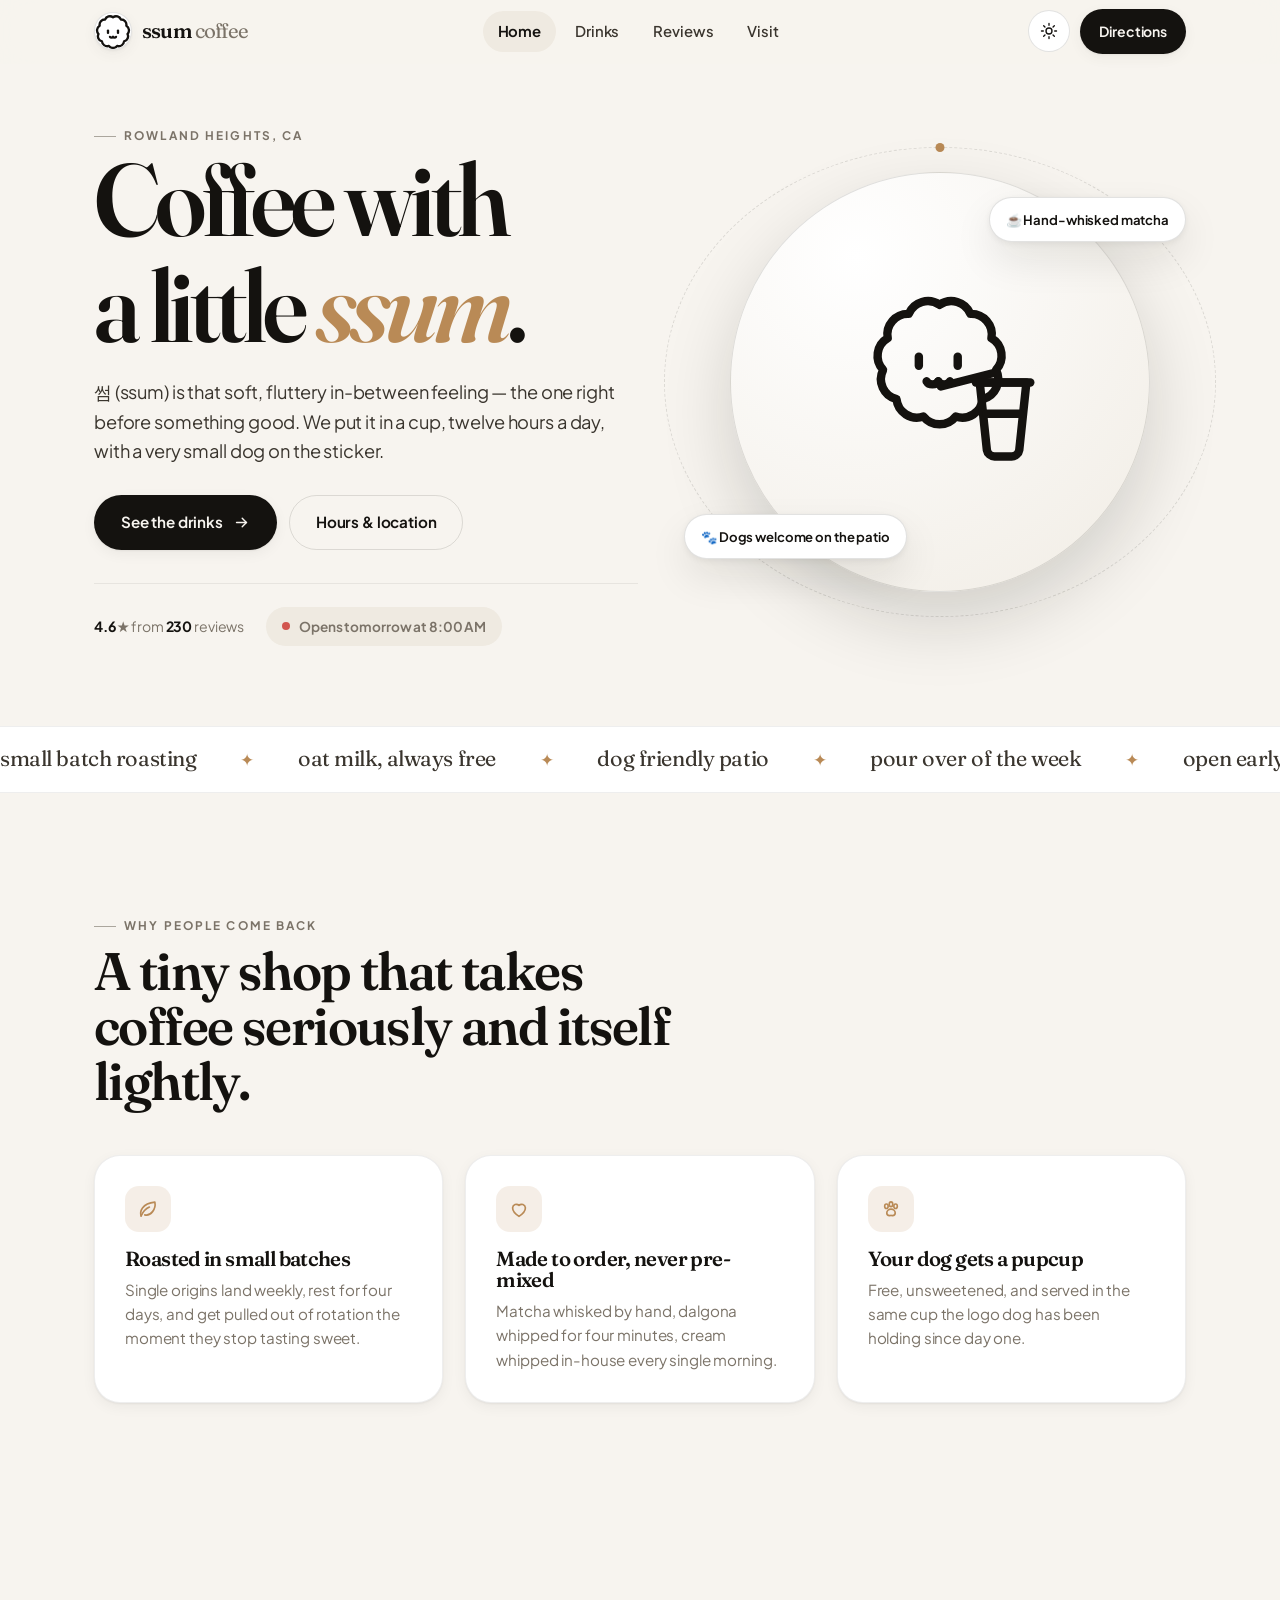
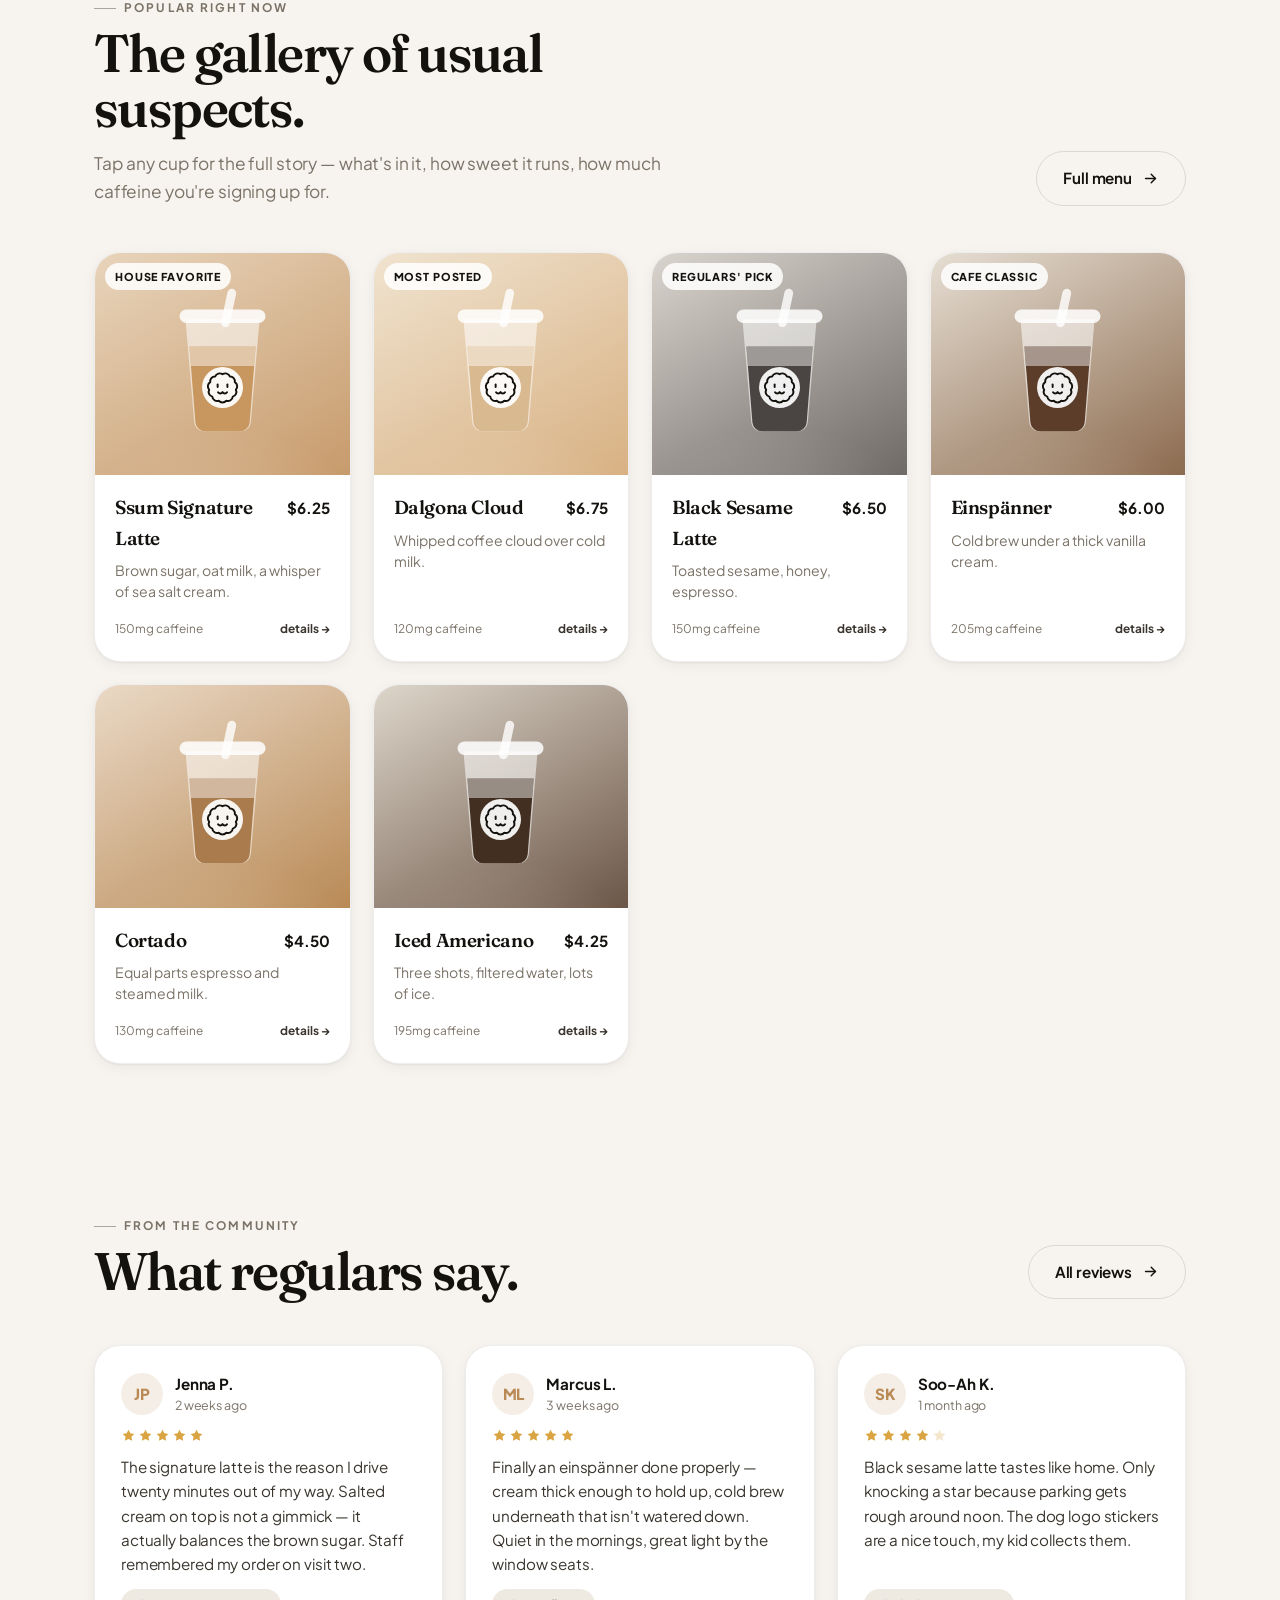
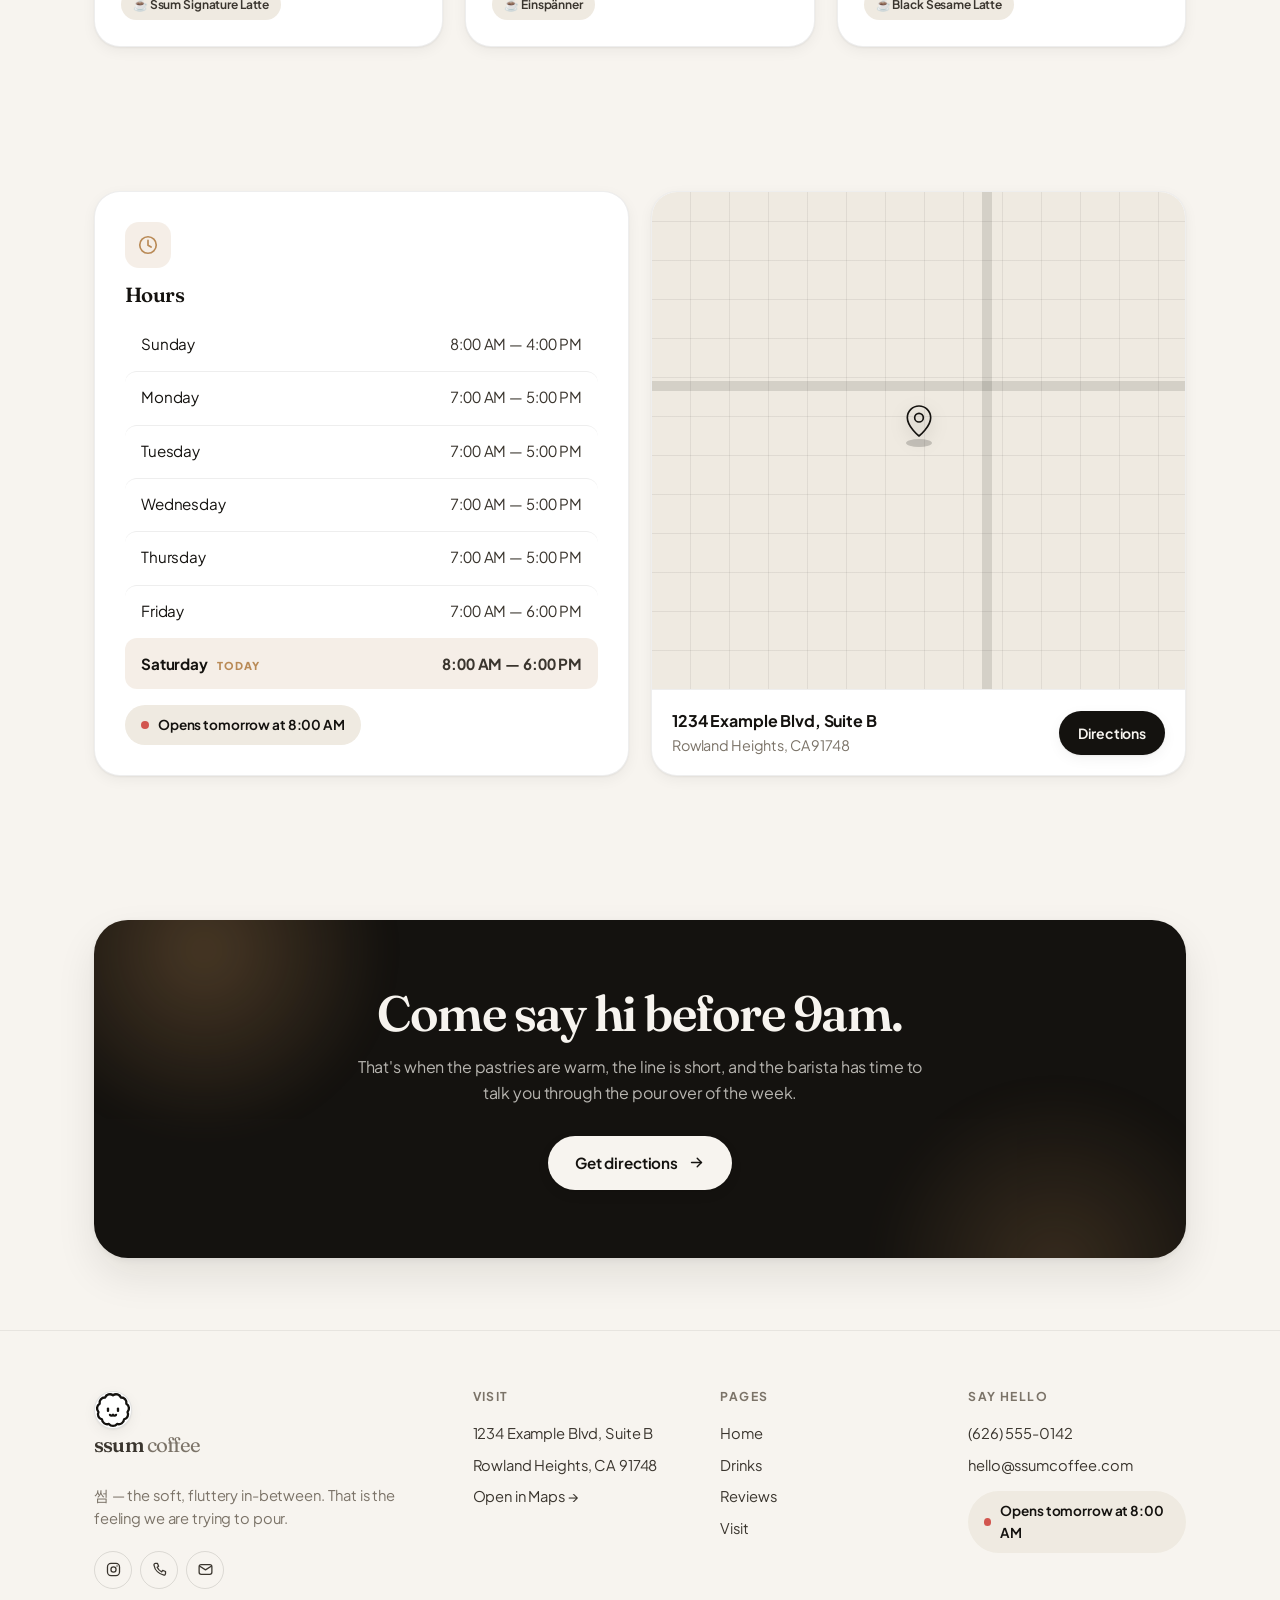
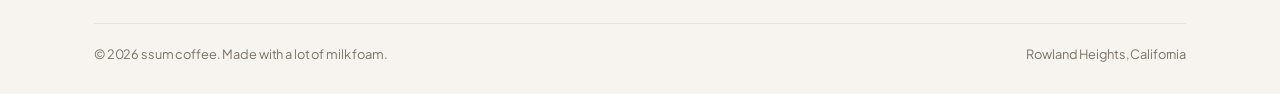
==== index.html @ a3a603b8 "Build the ssum coffee website A four-page static site for the cafe, themed around the black-and-whit" ====
<!doctype html>
<html lang="en" data-theme="light">
<head>
  <meta charset="utf-8">
  <meta name="viewport" content="width=device-width, initial-scale=1, viewport-fit=cover">
  <title>ssum coffee — small-batch coffee in Rowland Heights</title>
  <meta name="description" content="Small-batch coffee, hand-whisked matcha and signature lattes in Rowland Heights, CA. Hours, drinks and reviews for ssum coffee.">
  <meta name="theme-color" content="#f7f4ef">
  <meta name="apple-mobile-web-app-capable" content="yes">
  <meta name="apple-mobile-web-app-status-bar-style" content="default">
  <meta name="apple-mobile-web-app-title" content="ssum coffee">
  <meta name="format-detection" content="telephone=no">
  <meta property="og:title" content="ssum coffee — small-batch coffee in Rowland Heights">
  <meta property="og:description" content="Small-batch coffee, hand-whisked matcha and signature lattes in Rowland Heights, CA. Hours, drinks and reviews for ssum coffee.">
  <meta property="og:type" content="website">
  <link rel="icon" href="assets/img/favicon.svg" type="image/svg+xml">
  <link rel="apple-touch-icon" href="assets/img/favicon.svg">
  <link rel="preconnect" href="https://fonts.googleapis.com">
  <link rel="preconnect" href="https://fonts.gstatic.com" crossorigin>
  <link href="https://fonts.googleapis.com/css2?family=Fraunces:ital,opsz,wght@0,9..144,400..700;1,9..144,400..700&family=Plus+Jakarta+Sans:wght@400;500;600;700;800&display=swap" rel="stylesheet">
  <link rel="stylesheet" href="assets/css/styles.css">
</head>
<body data-page="home">
  <header class="nav">
    <div class="wrap nav__inner">
      <a class="brand" href="index.html" aria-label="ssum coffee — home">
        <span class="brand__mark"><svg xmlns="http://www.w3.org/2000/svg" viewBox="46 30 108 108" role="img" aria-label="ssum coffee dog mark"> <g fill="none" stroke="currentColor" stroke-width="7" stroke-linecap="round" stroke-linejoin="round"> <path d="M 100.00 40.00 A 15.87 15.87 0 0 1 123.79 46.98 A 15.87 15.87 0 0 1 140.02 65.72 A 15.87 15.87 0 0 1 143.55 90.26 A 15.87 15.87 0 0 1 133.25 112.81 A 15.87 15.87 0 0 1 112.40 126.22 A 15.87 15.87 0 0 1 87.60 126.22 A 15.87 15.87 0 0 1 66.75 112.81 A 15.87 15.87 0 0 1 56.45 90.26 A 15.87 15.87 0 0 1 59.98 65.72 A 15.87 15.87 0 0 1 76.21 46.98 A 15.87 15.87 0 0 1 100.00 40.00 Z"/> <path d="M85 80 v7"/><path d="M115 80 v7"/> <path d="M100 99 a5 4.2 0 0 1 -9 0"/><path d="M100 99 a5 4.2 0 0 0 9 0"/> </g> </svg> </span>
        <span class="brand__name">ssum <span>coffee</span></span>
      </a>
      <nav class="nav__links" aria-label="Primary">
        <a href="index.html" aria-current="page">Home</a>
        <a href="menu.html">Drinks</a>
        <a href="reviews.html">Reviews</a>
        <a href="visit.html">Visit</a>
      </nav>
      <div class="nav__actions">
        <button class="theme-toggle" data-theme-toggle type="button" aria-label="Switch between light and dark"><svg class="icon-sun" viewBox="0 0 24 24" fill="none" stroke="currentColor" stroke-width="1.8" stroke-linecap="round"><circle cx="12" cy="12" r="4"/><path d="M12 2v2.4M12 19.6V22M2 12h2.4M19.6 12H22M4.9 4.9l1.7 1.7M17.4 17.4l1.7 1.7M19.1 4.9l-1.7 1.7M6.6 17.4l-1.7 1.7"/></svg><svg class="icon-moon" viewBox="0 0 24 24" fill="none" stroke="currentColor" stroke-width="1.8" stroke-linecap="round" stroke-linejoin="round"><path d="M20 14.2A8.2 8.2 0 0 1 9.8 4 8.4 8.4 0 1 0 20 14.2z"/></svg></button>
        <a class="btn btn--small" data-maps target="_blank" rel="noopener" href="#">Directions</a>
      </div>
    </div>
  </header>
  <main id="main">
    <section class="hero">
      <div class="wrap hero__grid">
        <div>
          <span class="eyebrow reveal">Rowland Heights, CA</span>
          <h1 class="reveal" data-delay="60">Coffee with<br>a little <em>ssum</em>.</h1>
          <p class="hero__lead reveal" data-delay="120">
            썸 (ssum) is that soft, fluttery in-between feeling — the one right before something good.
            We put it in a cup, twelve hours a day, with a very small dog on the sticker.
          </p>
          <div class="hero__cta reveal" data-delay="180">
            <a class="btn" href="menu.html">See the drinks <svg viewBox="0 0 24 24" fill="none" stroke="currentColor" stroke-width="2" stroke-linecap="round" stroke-linejoin="round"><path d="M5 12h14"/><path d="M13 6l6 6-6 6"/></svg></a>
            <a class="btn btn--ghost" href="visit.html">Hours &amp; location</a>
          </div>
          <div class="hero__meta reveal" data-delay="240">
            <span><strong data-field="shop-rating">4.6</strong> ★ from <strong data-field="shop-count">230</strong> reviews</span>
            <span class="status" data-status></span>
          </div>
        </div>
        <div class="hero__art reveal" data-delay="120">
          <div class="hero__ring" aria-hidden="true"></div>
          <div class="hero__disc"><svg class="mark" xmlns="http://www.w3.org/2000/svg" viewBox="0 0 200 200" role="img" aria-label="Ssum Coffee logo: a fluffy dog sipping an iced coffee"> <g fill="none" stroke="currentColor" stroke-width="6.5" stroke-linecap="round" stroke-linejoin="round"> <!-- fluffy head --> <path d="M 100.00 40.00 A 15.87 15.87 0 0 1 123.79 46.98 A 15.87 15.87 0 0 1 140.02 65.72 A 15.87 15.87 0 0 1 143.55 90.26 A 15.87 15.87 0 0 1 133.25 112.81 A 15.87 15.87 0 0 1 112.40 126.22 A 15.87 15.87 0 0 1 87.60 126.22 A 15.87 15.87 0 0 1 66.75 112.81 A 15.87 15.87 0 0 1 56.45 90.26 A 15.87 15.87 0 0 1 59.98 65.72 A 15.87 15.87 0 0 1 76.21 46.98 A 15.87 15.87 0 0 1 100.00 40.00 Z"/> <!-- eyes --> <path d="M84 80 v7" /> <path d="M114 80 v7" /> <!-- nose + muzzle --> <path d="M99 99 a5 4.2 0 0 1 -9 0" /> <path d="M99 99 a5 4.2 0 0 0 9 0" /> <!-- straw --> <path d="M101 103 L 144 92" /> </g> <g fill="none" stroke="currentColor" stroke-width="6.5" stroke-linecap="round" stroke-linejoin="round"> <!-- cup --> <path d="M131 100 h36 l-5.5 52 a6 6 0 0 1 -6 5 h-13 a6 6 0 0 1 -6 -5 Z"/> <path d="M128 100 h42" /> <path d="M136 124 h26" /> </g> </svg> </div>
          <span class="badge-float badge-float--a">☕ Hand-whisked matcha</span>
          <span class="badge-float badge-float--b">🐾 Dogs welcome on the patio</span>
        </div>
      </div>
    </section>

    <div class="marquee" aria-hidden="true">
      <div class="marquee__track">
        <span>small batch roasting</span><span>oat milk, always free</span><span>dog friendly patio</span><span>pour over of the week</span><span>open early</span>
        <span>small batch roasting</span><span>oat milk, always free</span><span>dog friendly patio</span><span>pour over of the week</span><span>open early</span>
      </div>
    </div>

    <section class="section wrap">
      <div class="section-head reveal">
        <span class="eyebrow">Why people come back</span>
        <h2>A tiny shop that takes coffee seriously and itself lightly.</h2>
      </div>
      <div class="grid grid--3">
        <article class="card value reveal">
          <span class="value__icon"><svg viewBox="0 0 24 24" fill="none" stroke="currentColor" stroke-width="1.8" stroke-linecap="round" stroke-linejoin="round"><path d="M4.5 19.5C3 15 5 6 19.5 4.5 21 12 15 20 8.5 18.4"/><path d="M4.5 19.5c2-4.6 5.2-7.8 9-9.6"/></svg></span>
          <h3>Roasted in small batches</h3>
          <p>Single origins land weekly, rest for four days, and get pulled out of rotation the moment they stop tasting sweet.</p>
        </article>
        <article class="card value reveal">
          <span class="value__icon"><svg viewBox="0 0 24 24" fill="none" stroke="currentColor" stroke-width="1.8" stroke-linecap="round" stroke-linejoin="round"><path d="M12 20s-7-4.4-7-9.3A4.2 4.2 0 0 1 12 8a4.2 4.2 0 0 1 7 2.7C19 15.6 12 20 12 20z"/></svg></span>
          <h3>Made to order, never pre-mixed</h3>
          <p>Matcha whisked by hand, dalgona whipped for four minutes, cream whipped in-house every single morning.</p>
        </article>
        <article class="card value reveal">
          <span class="value__icon"><svg viewBox="0 0 24 24" fill="none" stroke="currentColor" stroke-width="1.8" stroke-linecap="round" stroke-linejoin="round"><ellipse cx="7" cy="9" rx="1.9" ry="2.5"/><ellipse cx="12" cy="6.8" rx="1.9" ry="2.6"/><ellipse cx="17" cy="9" rx="1.9" ry="2.5"/><path d="M12 12.2c2.6 0 4.6 2 4.6 4.1 0 1.7-1.3 2.9-3 2.9-.8 0-1.1-.3-1.6-.3s-.8.3-1.6.3c-1.7 0-3-1.2-3-2.9 0-2.1 2-4.1 4.6-4.1z"/></svg></span>
          <h3>Your dog gets a pupcup</h3>
          <p>Free, unsweetened, and served in the same cup the logo dog has been holding since day one.</p>
        </article>
      </div>
    </section>

    <section class="section section--tight wrap" id="popular">
      <div class="section-head section-head--split reveal">
        <div>
          <span class="eyebrow">Popular right now</span>
          <h2>The gallery of usual suspects.</h2>
          <p>Tap any cup for the full story — what's in it, how sweet it runs, how much caffeine you're signing up for.</p>
        </div>
        <a class="btn btn--ghost" href="menu.html">Full menu <svg viewBox="0 0 24 24" fill="none" stroke="currentColor" stroke-width="2" stroke-linecap="round" stroke-linejoin="round"><path d="M5 12h14"/><path d="M13 6l6 6-6 6"/></svg></a>
      </div>
      <div class="grid grid--drinks" data-drink-grid data-limit="6"></div>
    </section>

    <section class="section section--tight wrap">
      <div class="section-head section-head--split reveal">
        <div>
          <span class="eyebrow">From the community</span>
          <h2>What regulars say.</h2>
        </div>
        <a class="btn btn--ghost" href="reviews.html">All reviews <svg viewBox="0 0 24 24" fill="none" stroke="currentColor" stroke-width="2" stroke-linecap="round" stroke-linejoin="round"><path d="M5 12h14"/><path d="M13 6l6 6-6 6"/></svg></a>
      </div>
      <div class="grid grid--3" data-reviews data-limit="3"></div>
    </section>

    <section class="section section--tight wrap">
      <div class="grid grid--2">
        <div class="card value reveal">
          <span class="value__icon"><svg viewBox="0 0 24 24" fill="none" stroke="currentColor" stroke-width="1.8" stroke-linecap="round" stroke-linejoin="round"><circle cx="12" cy="12" r="9"/><path d="M12 7v5.2l3.4 2"/></svg></span>
          <h3 style="margin-bottom:14px">Hours</h3>
          <div class="hours" data-hours></div>
          <span class="status" data-status style="margin-top:16px"></span>
        </div>
        <div class="card map-card reveal">
          <div class="map-card__frame">
            <span class="map-card__road" style="left:0;right:0;top:38%;height:10px"></span>
            <span class="map-card__road" style="top:0;bottom:0;left:62%;width:10px"></span>
            <span class="map-card__pin"><svg viewBox="0 0 24 24" fill="none" stroke="currentColor" stroke-linecap="round" stroke-linejoin="round"><path d="M12 21s7-5.6 7-11a7 7 0 1 0-14 0c0 5.4 7 11 7 11z"/><circle cx="12" cy="10" r="2.6"/></svg></span>
          </div>
          <div class="map-card__foot">
            <div>
              <div style="font-weight:700" data-field="shop-street"></div>
              <div style="color:var(--ink-3);font-size:.9rem" data-field="shop-city"></div>
            </div>
            <a class="btn btn--small" data-maps href="#" target="_blank" rel="noopener">Directions</a>
          </div>
        </div>
      </div>
    </section>

    <section class="section section--tight wrap">
      <div class="band reveal">
        <span class="band__glow band__glow--a" aria-hidden="true"></span>
        <span class="band__glow band__glow--b" aria-hidden="true"></span>
        <h2>Come say hi before 9am.</h2>
        <p>That's when the pastries are warm, the line is short, and the barista has time to talk you through the pour over of the week.</p>
        <a class="btn" data-maps href="#" target="_blank" rel="noopener">Get directions <svg viewBox="0 0 24 24" fill="none" stroke="currentColor" stroke-width="2" stroke-linecap="round" stroke-linejoin="round"><path d="M5 12h14"/><path d="M13 6l6 6-6 6"/></svg></a>
      </div>
    </section>
  </main>
  <footer class="footer">
    <div class="wrap">
      <div class="footer__grid">
        <div class="footer__col">
          <a class="brand" href="index.html">
            <span class="brand__mark"><svg xmlns="http://www.w3.org/2000/svg" viewBox="46 30 108 108" role="img" aria-label="ssum coffee dog mark"> <g fill="none" stroke="currentColor" stroke-width="7" stroke-linecap="round" stroke-linejoin="round"> <path d="M 100.00 40.00 A 15.87 15.87 0 0 1 123.79 46.98 A 15.87 15.87 0 0 1 140.02 65.72 A 15.87 15.87 0 0 1 143.55 90.26 A 15.87 15.87 0 0 1 133.25 112.81 A 15.87 15.87 0 0 1 112.40 126.22 A 15.87 15.87 0 0 1 87.60 126.22 A 15.87 15.87 0 0 1 66.75 112.81 A 15.87 15.87 0 0 1 56.45 90.26 A 15.87 15.87 0 0 1 59.98 65.72 A 15.87 15.87 0 0 1 76.21 46.98 A 15.87 15.87 0 0 1 100.00 40.00 Z"/> <path d="M85 80 v7"/><path d="M115 80 v7"/> <path d="M100 99 a5 4.2 0 0 1 -9 0"/><path d="M100 99 a5 4.2 0 0 0 9 0"/> </g> </svg> </span>
            <span class="brand__name">ssum <span>coffee</span></span>
          </a>
          <p style="margin-top:14px;max-width:34ch;color:var(--ink-3)">썸 — the soft, fluttery in-between. That is the feeling we are trying to pour.</p>
          <div class="social" style="margin-top:16px">
            <a data-instagram href="#" target="_blank" rel="noopener" aria-label="Instagram"><svg viewBox="0 0 24 24" fill="none" stroke="currentColor" stroke-width="1.8"><rect x="3.5" y="3.5" width="17" height="17" rx="5"/><circle cx="12" cy="12" r="3.6"/><circle cx="17" cy="7" r="1" fill="currentColor" stroke="none"/></svg></a>
            <a data-tel href="#" aria-label="Call us"><svg viewBox="0 0 24 24" fill="none" stroke="currentColor" stroke-width="1.8" stroke-linecap="round" stroke-linejoin="round"><path d="M6.2 3.5h3l1.5 4-2 1.4a13 13 0 0 0 6.4 6.4l1.4-2 4 1.5v3a2 2 0 0 1-2.2 2A17.5 17.5 0 0 1 4.2 5.7a2 2 0 0 1 2-2.2z"/></svg></a>
            <a data-mailto href="#" aria-label="Email us"><svg viewBox="0 0 24 24" fill="none" stroke="currentColor" stroke-width="1.8" stroke-linecap="round" stroke-linejoin="round"><rect x="3" y="5" width="18" height="14" rx="3"/><path d="M4 7.5l8 5 8-5"/></svg></a>
          </div>
        </div>
        <div class="footer__col">
          <h4>Visit</h4>
          <p data-field="shop-street"></p>
          <p data-field="shop-city"></p>
          <a data-maps href="#" target="_blank" rel="noopener">Open in Maps →</a>
        </div>
        <div class="footer__col">
          <h4>Pages</h4>
          <a href="index.html">Home</a>
          <a href="menu.html">Drinks</a>
          <a href="reviews.html">Reviews</a>
          <a href="visit.html">Visit</a>
        </div>
        <div class="footer__col">
          <h4>Say hello</h4>
          <a data-tel href="#" data-field="shop-phone"></a>
          <a data-mailto href="#" data-field="shop-email"></a>
          <span class="status" data-status style="margin-top:10px"></span>
        </div>
      </div>
      <div class="footer__bottom">
        <span>© <span data-year></span> ssum coffee. Made with a lot of milk foam.</span>
        <span>Rowland Heights, California</span>
      </div>
    </div>
  </footer>
  <nav class="tabbar" aria-label="Mobile">
    <div class="tabbar__inner">
      <a href="index.html" aria-current="page"><svg viewBox="0 0 24 24" fill="none" stroke="currentColor" stroke-linecap="round" stroke-linejoin="round"><path d="M3 10.5L12 3l9 7.5"/><path d="M5 9.8V20h14V9.8"/><path d="M9.5 20v-6h5v6"/></svg><span>Home</span></a>
      <a href="menu.html"><svg viewBox="0 0 24 24" fill="none" stroke="currentColor" stroke-linecap="round" stroke-linejoin="round"><path d="M5 8h13l-1.3 11.2A2 2 0 0 1 14.7 21H8.3a2 2 0 0 1-2-1.8L5 8z"/><path d="M18 10.5h1.6a2.4 2.4 0 0 1 0 4.8H17.6"/><path d="M8.5 2.5c-.8 1 .8 1.8 0 2.8M12.5 2.5c-.8 1 .8 1.8 0 2.8"/></svg><span>Drinks</span></a>
      <a href="reviews.html"><svg viewBox="0 0 24 24" fill="none" stroke="currentColor" stroke-linecap="round" stroke-linejoin="round"><path d="M12 3.4l2.7 5.5 6 .9-4.35 4.25L17.4 20 12 17.2 6.6 20l1.05-5.95L3.3 9.8l6-.9L12 3.4z"/></svg><span>Reviews</span></a>
      <a href="visit.html"><svg viewBox="0 0 24 24" fill="none" stroke="currentColor" stroke-linecap="round" stroke-linejoin="round"><path d="M12 21s7-5.6 7-11a7 7 0 1 0-14 0c0 5.4 7 11 7 11z"/><circle cx="12" cy="10" r="2.6"/></svg><span>Visit</span></a>
    </div>
  </nav>
  <div class="modal" data-modal aria-hidden="true" role="dialog" aria-modal="true" aria-labelledby="modal-title">
    <div class="modal__panel">
      <button class="modal__close" data-modal-close type="button" aria-label="Close"><svg viewBox="0 0 24 24" fill="none" stroke="currentColor" stroke-width="2" stroke-linecap="round"><path d="M6 6l12 12M18 6L6 18"/></svg></button>
      <div class="modal__grab" aria-hidden="true"></div>
      <div class="modal__art" data-modal-art></div>
      <div class="modal__body">
        <h3 id="modal-title" data-modal-title></h3>
        <p class="modal__price" data-modal-price></p>
        <p class="modal__desc" data-modal-desc></p>
        <ul class="modal__list" data-modal-specs></ul>
      </div>
      <div class="modal__actions">
        <a class="btn btn--block" data-maps href="#" target="_blank" rel="noopener">Order in store</a>
        <button class="btn btn--ghost" data-modal-close type="button">Close</button>
      </div>
    </div>
  </div>
  <script src="assets/js/site-data.js"></script>
  <script src="assets/js/app.js"></script>
</body>
</html>
---- assets/css/styles.css ----
/* ============================================================
   ssum coffee — core stylesheet
   Theme: ink & paper (black / off-white) with a warm latte accent
   ============================================================ */

/* ---------- tokens ---------- */
:root {
  --paper:        #f7f4ef;
  --paper-2:      #ffffff;
  --paper-3:      #efeae1;
  --ink:          #14120f;
  --ink-2:        #3a352e;
  --ink-3:        #7b7368;
  --line:         rgba(20, 18, 15, .12);
  --line-soft:    rgba(20, 18, 15, .07);
  --accent:       #b98a56;   /* latte */
  --accent-soft:  rgba(185, 138, 86, .14);
  --gold:         #d9a441;   /* stars */
  --shadow-sm:    0 1px 2px rgba(20,18,15,.05), 0 4px 14px rgba(20,18,15,.05);
  --shadow-md:    0 2px 6px rgba(20,18,15,.06), 0 18px 40px rgba(20,18,15,.09);
  --shadow-lg:    0 30px 70px rgba(20,18,15,.16);

  --r-sm: 12px;
  --r-md: 18px;
  --r-lg: 26px;
  --r-xl: 34px;
  --r-pill: 999px;

  --pad: clamp(18px, 5vw, 44px);
  --maxw: 1180px;
  --nav-h: 64px;
  --tabbar-h: calc(62px + env(safe-area-inset-bottom, 0px));

  --font-display: "Fraunces", "Iowan Old Style", "Palatino Linotype", Georgia, serif;
  --font-body: "Plus Jakarta Sans", -apple-system, BlinkMacSystemFont, "Segoe UI", Roboto, Helvetica, Arial, sans-serif;

  --ease: cubic-bezier(.22, 1, .36, 1);
  color-scheme: light;
}

[data-theme="dark"] {
  --paper:        #100f0d;
  --paper-2:      #191714;
  --paper-3:      #211e1a;
  --ink:          #f6f2ea;
  --ink-2:        #d5cec3;
  --ink-3:        #9b9287;
  --line:         rgba(246, 242, 234, .14);
  --line-soft:    rgba(246, 242, 234, .08);
  --accent:       #d5a56d;
  --accent-soft:  rgba(213, 165, 109, .16);
  --shadow-sm:    0 1px 2px rgba(0,0,0,.3), 0 4px 14px rgba(0,0,0,.3);
  --shadow-md:    0 2px 6px rgba(0,0,0,.35), 0 18px 40px rgba(0,0,0,.45);
  --shadow-lg:    0 30px 70px rgba(0,0,0,.55);
  color-scheme: dark;
}

/* ---------- reset ---------- */
*, *::before, *::after { box-sizing: border-box; }
* { margin: 0; }
html {
  -webkit-text-size-adjust: 100%;
  scroll-behavior: smooth;
  scroll-padding-top: calc(var(--nav-h) + 18px);
}
body {
  font-family: var(--font-body);
  background: var(--paper);
  color: var(--ink);
  line-height: 1.6;
  letter-spacing: -0.008em;
  overflow-x: hidden;
  -webkit-font-smoothing: antialiased;
  -webkit-tap-highlight-color: transparent;
  padding-bottom: env(safe-area-inset-bottom, 0px);
  transition: background-color .4s var(--ease), color .4s var(--ease);
}
img, svg { display: block; max-width: 100%; }
button, input, textarea, select { font: inherit; color: inherit; }
a { color: inherit; text-decoration: none; }
::selection { background: var(--ink); color: var(--paper); }

h1, h2, h3, .display {
  font-family: var(--font-display);
  font-weight: 600;
  line-height: 1.04;
  letter-spacing: -0.03em;
}

/* ---------- layout helpers ---------- */
.wrap {
  width: 100%;
  max-width: var(--maxw);
  margin-inline: auto;
  padding-inline: max(var(--pad), env(safe-area-inset-left, 0px), env(safe-area-inset-right, 0px));
}
.section { padding-block: clamp(56px, 9vw, 116px); }
.section--tight { padding-block: clamp(38px, 6vw, 72px); }
.stack > * + * { margin-top: 1rem; }
.center { text-align: center; }

.eyebrow {
  display: inline-flex; align-items: center; gap: 8px;
  font-size: .74rem; font-weight: 700;
  letter-spacing: .18em; text-transform: uppercase;
  color: var(--ink-3);
}
.eyebrow::before {
  content: ""; width: 22px; height: 1px; background: currentColor; opacity: .6;
}
.section-head { max-width: 620px; margin-bottom: clamp(26px, 4vw, 46px); }
.section-head h2 { font-size: clamp(2rem, 6vw, 3.3rem); margin-top: .5rem; }
.section-head p { color: var(--ink-3); margin-top: .9rem; font-size: clamp(.98rem, 2.4vw, 1.08rem); }
.section-head--split { max-width: none; display: flex; flex-wrap: wrap; gap: 18px; align-items: flex-end; justify-content: space-between; }
.section-head--split > div { max-width: 620px; }

/* ---------- buttons ---------- */
.btn {
  --btn-bg: var(--ink);
  --btn-fg: var(--paper);
  display: inline-flex; align-items: center; justify-content: center; gap: 10px;
  padding: 14px 26px;
  min-height: 48px;
  border: 1px solid transparent;
  border-radius: var(--r-pill);
  background: var(--btn-bg);
  color: var(--btn-fg);
  font-weight: 650; font-size: .95rem;
  letter-spacing: -0.01em;
  cursor: pointer;
  transition: transform .3s var(--ease), box-shadow .3s var(--ease), background-color .3s var(--ease), color .3s var(--ease), border-color .3s var(--ease);
  box-shadow: var(--shadow-sm);
  user-select: none;
}
.btn:hover { transform: translateY(-2px); box-shadow: var(--shadow-md); }
.btn:active { transform: translateY(0) scale(.985); }
.btn--ghost { --btn-bg: transparent; --btn-fg: var(--ink); border-color: var(--line); box-shadow: none; }
.btn--ghost:hover { background: var(--paper-2); border-color: var(--ink); }
.btn--small { padding: 10px 18px; min-height: 40px; font-size: .875rem; }
.btn--block { width: 100%; }
.btn svg { width: 17px; height: 17px; }

:where(a, button, input, textarea, select, [tabindex]):focus-visible {
  outline: 2.5px solid var(--accent);
  outline-offset: 3px;
  border-radius: 6px;
}

/* ---------- top nav ---------- */
.nav {
  position: sticky; top: 0; z-index: 60;
  height: var(--nav-h);
  display: flex; align-items: center;
  background: color-mix(in srgb, var(--paper) 78%, transparent);
  backdrop-filter: saturate(180%) blur(18px);
  -webkit-backdrop-filter: saturate(180%) blur(18px);
  border-bottom: 1px solid transparent;
  transition: border-color .3s var(--ease), background-color .3s var(--ease);
  padding-top: env(safe-area-inset-top, 0px);
}
.nav.is-stuck { border-bottom-color: var(--line-soft); }
.nav__inner { display: flex; align-items: center; justify-content: space-between; gap: 18px; width: 100%; }
.brand { display: inline-flex; align-items: center; gap: 10px; flex-shrink: 0; }
.brand__mark {
  width: 38px; height: 38px; flex: none;
  display: grid; place-items: center;
  border-radius: 50%;
  background: var(--paper-2);
  border: 1px solid var(--line);
  color: var(--ink);
  box-shadow: var(--shadow-sm);
  overflow: hidden;
}
.brand__mark svg, .brand__mark img { width: 116%; height: 116%; }
.brand__name { font-family: var(--font-display); font-size: 1.28rem; font-weight: 600; letter-spacing: -0.04em; }
.brand__name span { color: var(--ink-3); font-weight: 400; }

.nav__links { display: flex; align-items: center; gap: 4px; }
.nav__links a {
  position: relative;
  padding: 9px 15px; border-radius: var(--r-pill);
  font-size: .93rem; font-weight: 550; color: var(--ink-2);
  transition: color .25s var(--ease), background-color .25s var(--ease);
}
.nav__links a:hover { color: var(--ink); background: var(--paper-3); }
.nav__links a[aria-current="page"] { color: var(--ink); background: var(--paper-3); font-weight: 650; }
.nav__actions { display: flex; align-items: center; gap: 10px; }

.theme-toggle {
  width: 42px; height: 42px; flex: none;
  display: grid; place-items: center;
  border-radius: 50%; border: 1px solid var(--line);
  background: var(--paper-2); cursor: pointer;
  transition: transform .35s var(--ease), border-color .25s var(--ease);
}
.theme-toggle:hover { transform: rotate(-18deg); border-color: var(--ink); }
.theme-toggle svg { width: 18px; height: 18px; }
.theme-toggle .icon-moon { display: none; }
[data-theme="dark"] .theme-toggle .icon-sun { display: none; }
[data-theme="dark"] .theme-toggle .icon-moon { display: block; }

/* ---------- iOS-style bottom tab bar (mobile) ---------- */
.tabbar {
  position: fixed; inset: auto 0 0 0; z-index: 70;
  display: none;
  height: var(--tabbar-h);
  padding: 8px 10px env(safe-area-inset-bottom, 0px);
  background: color-mix(in srgb, var(--paper) 82%, transparent);
  backdrop-filter: saturate(180%) blur(22px);
  -webkit-backdrop-filter: saturate(180%) blur(22px);
  border-top: 1px solid var(--line-soft);
}
.tabbar__inner { display: flex; align-items: stretch; justify-content: space-around; height: 54px; }
.tabbar a {
  flex: 1; display: flex; flex-direction: column; align-items: center; justify-content: center; gap: 3px;
  font-size: .66rem; font-weight: 650; letter-spacing: .01em;
  color: var(--ink-3);
  border-radius: 14px;
  transition: color .2s var(--ease), transform .2s var(--ease);
}
.tabbar a:active { transform: scale(.92); }
.tabbar a svg { width: 21px; height: 21px; stroke-width: 1.7; }
.tabbar a[aria-current="page"] { color: var(--ink); }

/* ---------- hero ---------- */
.hero {
  position: relative;
  padding-top: clamp(26px, 5vw, 54px);
  padding-bottom: clamp(40px, 7vw, 80px);
  overflow: clip;
}
.hero__grid {
  display: grid; gap: clamp(28px, 5vw, 56px);
  grid-template-columns: 1fr;
  align-items: center;
}
.hero h1 {
  font-size: clamp(2.9rem, 12vw, 6.4rem);
  letter-spacing: -0.045em;
}
.hero h1 em { font-style: italic; color: var(--accent); }
.hero__lead {
  margin-top: 1.15rem; max-width: 44ch;
  color: var(--ink-2); font-size: clamp(1rem, 3.4vw, 1.14rem);
}
.hero__cta { display: flex; flex-wrap: wrap; gap: 12px; margin-top: 1.9rem; }
.hero__meta {
  display: flex; flex-wrap: wrap; align-items: center; gap: 10px 22px;
  margin-top: 2.1rem; padding-top: 1.4rem; border-top: 1px solid var(--line-soft);
  font-size: .88rem; color: var(--ink-3);
}
.hero__meta strong { color: var(--ink); font-weight: 700; }

.hero__art { position: relative; display: grid; place-items: center; }
.hero__disc {
  position: relative;
  width: min(78vw, 420px); aspect-ratio: 1;
  border-radius: 50%;
  display: grid; place-items: center;
  background:
    radial-gradient(120% 120% at 30% 20%, var(--paper-2), var(--paper-3));
  border: 1px solid var(--line);
  box-shadow: var(--shadow-lg);
  color: var(--ink);
  overflow: hidden;
}
.hero__disc svg.mark { width: 62%; height: 62%; }
.hero__ring {
  position: absolute; inset: -6% ;
  border-radius: 50%;
  border: 1px dashed var(--line);
  animation: spin 46s linear infinite;
}
.hero__ring::after {
  content: ""; position: absolute; top: -5px; left: 50%; width: 9px; height: 9px;
  border-radius: 50%; background: var(--accent); transform: translateX(-50%);
}
@keyframes spin { to { transform: rotate(360deg); } }

.badge-float {
  position: absolute;
  display: inline-flex; align-items: center; gap: 9px;
  padding: 11px 16px;
  border-radius: var(--r-pill);
  background: var(--paper-2);
  border: 1px solid var(--line);
  box-shadow: var(--shadow-md);
  font-size: .82rem; font-weight: 650; white-space: nowrap;
  animation: bob 6s ease-in-out infinite;
}
.badge-float--a { top: 6%; right: 0%; }
.badge-float--b { bottom: 8%; left: -2%; animation-delay: -3s; }
.badge-float .stars { font-size: .85rem; }
@keyframes bob { 0%,100% { transform: translateY(0); } 50% { transform: translateY(-9px); } }

/* ---------- marquee ---------- */
.marquee {
  border-block: 1px solid var(--line-soft);
  background: var(--paper-2);
  overflow: hidden;
  padding-block: 15px;
  --marquee-gap: 44px;
}
.marquee__track { display: flex; width: max-content; gap: var(--marquee-gap); animation: slide 34s linear infinite; }
.marquee:hover .marquee__track { animation-play-state: paused; }
.marquee__track span {
  display: inline-flex; align-items: center; gap: var(--marquee-gap);
  font-family: var(--font-display); font-size: clamp(1rem, 3.4vw, 1.35rem);
  color: var(--ink-2); white-space: nowrap; letter-spacing: -0.02em;
}
.marquee__track span::after { content: "✦"; color: var(--accent); font-size: .8em; }
@keyframes slide { to { transform: translateX(calc(-50% - var(--marquee-gap) / 2)); } }

/* ---------- cards ---------- */
.card {
  background: var(--paper-2);
  border: 1px solid var(--line-soft);
  border-radius: var(--r-lg);
  box-shadow: var(--shadow-sm);
  transition: transform .45s var(--ease), box-shadow .45s var(--ease), border-color .45s var(--ease);
}
.card:hover { transform: translateY(-4px); box-shadow: var(--shadow-md); border-color: var(--line); }

.grid { display: grid; gap: clamp(14px, 2.4vw, 22px); }
.grid--3 { grid-template-columns: repeat(auto-fill, minmax(min(100%, 270px), 1fr)); }
.grid--2 { grid-template-columns: repeat(auto-fit, minmax(min(100%, 320px), 1fr)); }
/* drink gallery: always two-up on phones, auto-fill from tablet up */
.grid--drinks { grid-template-columns: repeat(2, minmax(0, 1fr)); }
@media (min-width: 700px) { .grid--drinks { grid-template-columns: repeat(auto-fill, minmax(min(100%, 252px), 1fr)); } }

/* value cards */
.value { padding: clamp(22px, 3.4vw, 30px); }
.value__icon {
  width: 46px; height: 46px; border-radius: 14px;
  display: grid; place-items: center;
  background: var(--accent-soft); color: var(--accent);
  margin-bottom: 16px;
}
.value__icon svg { width: 22px; height: 22px; }
.value h3 { font-size: 1.28rem; }
.value p { color: var(--ink-3); margin-top: .55rem; font-size: .95rem; }

/* ---------- drinks ---------- */
.filters {
  display: flex; gap: 9px; overflow-x: auto;
  padding-bottom: 6px; margin-bottom: 26px;
  scrollbar-width: none; -webkit-overflow-scrolling: touch;
  scroll-snap-type: x proximity;
}
.filters::-webkit-scrollbar { display: none; }
.chip {
  flex: none; scroll-snap-align: start;
  padding: 10px 18px; border-radius: var(--r-pill);
  border: 1px solid var(--line);
  background: var(--paper-2); color: var(--ink-2);
  font-size: .88rem; font-weight: 600; cursor: pointer; white-space: nowrap;
  transition: all .28s var(--ease);
}
.chip:hover { border-color: var(--ink-3); color: var(--ink); }
.chip[aria-pressed="true"] { background: var(--ink); color: var(--paper); border-color: var(--ink); }

.drink {
  position: relative; overflow: hidden;
  display: flex; flex-direction: column;
  text-align: left; cursor: pointer; padding: 0;
  border: 1px solid var(--line-soft);
  background: var(--paper-2);
  border-radius: var(--r-lg);
  box-shadow: var(--shadow-sm);
  transition: transform .45s var(--ease), box-shadow .45s var(--ease), border-color .3s var(--ease);
  width: 100%;
}
.drink:hover { transform: translateY(-5px); box-shadow: var(--shadow-md); }
.drink:active { transform: scale(.99); }
.drink__art {
  position: relative; aspect-ratio: 4 / 3.5; display: grid; place-items: center;
  overflow: hidden;
  background: linear-gradient(150deg, var(--c1), var(--c2));
}
.drink__art::after {
  content: ""; position: absolute; inset: 0;
  background: radial-gradient(90% 70% at 50% 120%, rgba(255,255,255,.35), transparent 60%);
  mix-blend-mode: soft-light;
}
.drink__cup { width: 46%; transition: transform .6s var(--ease); }
.drink:hover .drink__cup { transform: translateY(-6px) rotate(-3deg) scale(1.04); }
.drink__tag {
  position: absolute; top: 10px; left: 10px; right: 10px; z-index: 2;
  width: fit-content; max-width: calc(100% - 20px);
  padding: 5px 10px; border-radius: var(--r-pill);
  background: rgba(255,255,255,.86); color: #14120f;
  font-size: clamp(.58rem, 2.1vw, .68rem); font-weight: 800; letter-spacing: .08em; text-transform: uppercase;
  backdrop-filter: blur(8px); overflow: hidden; text-overflow: ellipsis; white-space: nowrap;
}
.drink__body { padding: clamp(13px, 3.4vw, 18px) clamp(14px, 3.6vw, 20px) clamp(16px, 4vw, 22px); display: flex; flex-direction: column; gap: 6px; flex: 1; }
.drink__row { display: flex; align-items: baseline; justify-content: space-between; gap: 12px; }
.drink__name { font-family: var(--font-display); font-size: clamp(1rem, 3.6vw, 1.18rem); font-weight: 600; letter-spacing: -0.02em; }
.drink__price { font-weight: 700; font-size: clamp(.85rem, 3vw, .95rem); color: var(--ink); flex: none; }
.drink__note { color: var(--ink-3); font-size: clamp(.8rem, 3vw, .88rem); line-height: 1.5; }
.drink__foot { margin-top: auto; padding-top: 12px; display: flex; align-items: center; justify-content: space-between; gap: 8px; font-size: .74rem; color: var(--ink-3); }
.drink__caf { white-space: nowrap; }
@media (max-width: 540px) { .drink__caf > span { display: none; } }
.drink__more { font-weight: 700; color: var(--ink-2); white-space: nowrap; transition: color .3s var(--ease); }
.drink:hover .drink__more { color: var(--accent); }
.dot { width: 4px; height: 4px; border-radius: 50%; background: currentColor; opacity: .5; }

/* ---------- modal ---------- */
.modal {
  position: fixed; inset: 0; z-index: 100;
  display: grid; place-items: end center;
  padding: 0;
  background: rgba(12, 10, 8, .5);
  backdrop-filter: blur(6px); -webkit-backdrop-filter: blur(6px);
  opacity: 0; pointer-events: none;
  transition: opacity .35s var(--ease);
}
.modal.is-open { opacity: 1; pointer-events: auto; }
.modal__panel {
  width: min(560px, 100%);
  max-height: min(88vh, 760px);
  overflow-y: auto; -webkit-overflow-scrolling: touch;
  background: var(--paper-2);
  border-radius: var(--r-xl) var(--r-xl) 0 0;
  padding-bottom: max(24px, env(safe-area-inset-bottom, 0px));
  transform: translateY(24px);
  transition: transform .4s var(--ease);
  box-shadow: var(--shadow-lg);
}
.modal.is-open .modal__panel { transform: translateY(0); }
.modal__grab { width: 42px; height: 5px; border-radius: 99px; background: var(--line); margin: 10px auto 0; }
.modal__art { height: 170px; margin: 14px 14px 0; border-radius: var(--r-lg); display: grid; place-items: center; background: linear-gradient(150deg, var(--c1, #ddd), var(--c2, #bbb)); }
.modal__art svg { width: 92px; }
.modal__body { padding: 20px clamp(20px, 5vw, 30px) 4px; }
.modal__body h3 { font-size: 1.7rem; }
.modal__price { font-weight: 700; margin-top: 4px; color: var(--accent); }
.modal__desc { color: var(--ink-2); margin-top: 12px; }
.modal__list { list-style: none; padding: 0; margin-top: 18px; display: grid; gap: 10px; }
.modal__list li { display: flex; gap: 10px; align-items: flex-start; font-size: .92rem; color: var(--ink-2); }
.modal__list li svg { width: 16px; height: 16px; flex: none; margin-top: 4px; color: var(--accent); }
.modal__actions { padding: 22px clamp(20px, 5vw, 30px) 0; display: flex; gap: 10px; }
.modal__close {
  position: absolute; top: 14px; right: 14px;
  width: 36px; height: 36px; border-radius: 50%;
  display: grid; place-items: center;
  background: rgba(255,255,255,.9); color: #14120f;
  border: none; cursor: pointer; box-shadow: var(--shadow-sm);
}
.modal__panel { position: relative; }
@media (min-width: 720px) {
  .modal { place-items: center; padding: 24px; }
  .modal__panel { border-radius: var(--r-xl); }
}

/* ---------- reviews ---------- */
.rating-hero {
  display: grid; gap: clamp(22px, 4vw, 44px);
  grid-template-columns: 1fr;
  align-items: center;
  padding: clamp(24px, 4vw, 40px);
  border-radius: var(--r-xl);
  background: var(--paper-2);
  border: 1px solid var(--line-soft);
  box-shadow: var(--shadow-sm);
}
.rating-score { text-align: center; }
.rating-score__num { font-family: var(--font-display); font-size: clamp(3.6rem, 14vw, 5.2rem); line-height: 1; letter-spacing: -0.05em; }
.rating-score__sub { color: var(--ink-3); font-size: .9rem; margin-top: 10px; }
.bars { display: grid; gap: 9px; }
.bar-row { display: grid; grid-template-columns: 46px 1fr 42px; align-items: center; gap: 12px; font-size: .82rem; color: var(--ink-3); }
.bar { height: 8px; border-radius: 99px; background: var(--paper-3); overflow: hidden; }
.bar > i { display: block; height: 100%; width: 0; border-radius: 99px; background: var(--gold); transition: width 1.1s var(--ease); }

.stars { display: inline-flex; gap: 2px; color: var(--gold); line-height: 1; }
.stars svg { width: 15px; height: 15px; }
.stars--lg svg { width: 21px; height: 21px; }

.review { padding: clamp(20px, 3vw, 26px); display: flex; flex-direction: column; gap: 12px; break-inside: avoid; }
.review__head { display: flex; align-items: center; gap: 12px; }
.avatar {
  width: 42px; height: 42px; border-radius: 50%; flex: none;
  display: grid; place-items: center;
  background: var(--accent-soft); color: var(--accent);
  font-weight: 800; font-size: .95rem; letter-spacing: -0.02em;
}
.review__who { font-weight: 700; font-size: .95rem; }
.review__meta { color: var(--ink-3); font-size: .78rem; }
.review__text { color: var(--ink-2); font-size: .95rem; }
.review__drink {
  align-self: flex-start; margin-top: auto;
  padding: 6px 12px; border-radius: var(--r-pill);
  background: var(--paper-3); color: var(--ink-2);
  font-size: .75rem; font-weight: 650;
}
.review__badge { font-size: .68rem; font-weight: 800; letter-spacing: .08em; text-transform: uppercase; color: var(--accent); }
.masonry { columns: 1; column-gap: clamp(14px, 2.4vw, 22px); }
.masonry > * { margin-bottom: clamp(14px, 2.4vw, 22px); }
@media (min-width: 700px) { .masonry { columns: 2; } }
@media (min-width: 1040px) { .masonry { columns: 3; } }

/* star picker */
.starpick { display: inline-flex; gap: 6px; }
.starpick button {
  background: none; border: none; padding: 4px; cursor: pointer; color: var(--line);
  transition: transform .2s var(--ease), color .2s var(--ease);
}
.starpick button svg { width: 30px; height: 30px; }
.starpick button:hover { transform: scale(1.16); }
.starpick button.is-on { color: var(--gold); }

/* forms */
.field { display: grid; gap: 7px; }
.field > label { font-size: .82rem; font-weight: 700; letter-spacing: .02em; color: var(--ink-2); }
.input, .textarea, .select {
  width: 100%;
  padding: 13px 15px;
  font-size: 16px; /* prevents iOS zoom-on-focus */
  background: var(--paper);
  border: 1px solid var(--line);
  border-radius: var(--r-sm);
  color: var(--ink);
  transition: border-color .25s var(--ease), box-shadow .25s var(--ease), background-color .25s var(--ease);
  -webkit-appearance: none; appearance: none;
}
.textarea { min-height: 118px; resize: vertical; line-height: 1.55; }
.select { background-image: url("data:image/svg+xml,%3Csvg xmlns='http://www.w3.org/2000/svg' viewBox='0 0 24 24' fill='none' stroke='%237b7368' stroke-width='2' stroke-linecap='round'%3E%3Cpath d='M6 9l6 6 6-6'/%3E%3C/svg%3E"); background-repeat: no-repeat; background-position: right 14px center; background-size: 16px; padding-right: 40px; }
.input:focus, .textarea:focus, .select:focus { outline: none; border-color: var(--accent); box-shadow: 0 0 0 3.5px var(--accent-soft); }
.form-grid { display: grid; gap: 16px; }
@media (min-width: 620px) { .form-grid--2 { grid-template-columns: 1fr 1fr; } }
.form-note { font-size: .78rem; color: var(--ink-3); }

/* ---------- hours ---------- */
.hours { display: grid; gap: 2px; }
.hours__row {
  display: flex; align-items: center; justify-content: space-between; gap: 16px;
  padding: 13px 16px; border-radius: var(--r-sm);
  font-size: .95rem;
  transition: background-color .3s var(--ease);
}
.hours__row + .hours__row { border-top: 1px solid var(--line-soft); }
.hours__row.is-today { background: var(--accent-soft); font-weight: 700; border-top-color: transparent; }
.hours__row.is-today .hours__day::after { content: "today"; margin-left: 9px; font-size: .68rem; letter-spacing: .1em; text-transform: uppercase; color: var(--accent); font-weight: 800; }
.hours__time { color: var(--ink-2); font-variant-numeric: tabular-nums; }

.status {
  display: inline-flex; align-items: center; gap: 9px;
  padding: 9px 16px; border-radius: var(--r-pill);
  background: var(--paper-3); font-size: .85rem; font-weight: 650;
}
.status__dot { width: 8px; height: 8px; border-radius: 50%; background: var(--ink-3); position: relative; }
.status.is-open .status__dot { background: #2fa36b; }
.status.is-open .status__dot::after {
  content: ""; position: absolute; inset: -5px; border-radius: 50%;
  border: 2px solid #2fa36b; opacity: .55; animation: pulse 2s ease-out infinite;
}
.status.is-closed .status__dot { background: #d2564f; }
@keyframes pulse { 0% { transform: scale(.7); opacity: .6; } 100% { transform: scale(1.5); opacity: 0; } }

/* ---------- location ---------- */
.map-card { overflow: hidden; padding: 0; display: flex; flex-direction: column; }
.map-card__frame {
  position: relative; min-height: 260px; flex: 1;
  background:
    repeating-linear-gradient(0deg, transparent 0 38px, var(--line-soft) 38px 39px),
    repeating-linear-gradient(90deg, transparent 0 38px, var(--line-soft) 38px 39px),
    var(--paper-3);
}
.map-card__road { position: absolute; background: var(--line); }
.map-card__pin {
  position: absolute; left: 50%; top: 50%; transform: translate(-50%, -100%);
  display: grid; place-items: center; color: var(--ink);
  animation: drop .9s var(--ease) both;
}
.map-card__pin svg { width: 40px; height: 40px; filter: drop-shadow(0 6px 8px rgba(0,0,0,.25)); }
.map-card__pin::after {
  content: ""; position: absolute; bottom: -6px; left: 50%; transform: translateX(-50%);
  width: 26px; height: 8px; border-radius: 50%; background: rgba(0,0,0,.18);
}
@keyframes drop { from { transform: translate(-50%, -160%); opacity: 0; } to { transform: translate(-50%, -100%); opacity: 1; } }
.map-card__foot { padding: 18px 20px; display: flex; flex-wrap: wrap; gap: 10px; align-items: center; justify-content: space-between; border-top: 1px solid var(--line-soft); }

.info-list { display: grid; gap: 4px; }
.info-row { display: flex; gap: 14px; align-items: flex-start; padding: 14px 0; }
.info-row + .info-row { border-top: 1px solid var(--line-soft); }
.info-row svg { width: 19px; height: 19px; flex: none; margin-top: 3px; color: var(--accent); }
.info-row dt { font-size: .76rem; letter-spacing: .1em; text-transform: uppercase; color: var(--ink-3); font-weight: 700; }
.info-row dd { margin: 3px 0 0; font-size: .98rem; }

/* ---------- cta band ---------- */
.band {
  position: relative; overflow: hidden;
  border-radius: var(--r-xl);
  background: var(--ink); color: var(--paper);
  padding: clamp(34px, 6vw, 68px);
  text-align: center;
  box-shadow: var(--shadow-md);
}
.band h2 { font-size: clamp(1.9rem, 6vw, 3.1rem); }
.band p { color: color-mix(in srgb, var(--paper) 72%, transparent); margin-top: .9rem; max-width: 48ch; margin-inline: auto; }
.band .btn { --btn-bg: var(--paper); --btn-fg: var(--ink); margin-top: 1.9rem; }
.band__glow {
  position: absolute; width: 420px; height: 420px; border-radius: 50%;
  background: radial-gradient(circle, var(--accent), transparent 62%);
  opacity: .32; filter: blur(18px); pointer-events: none;
}
.band__glow--a { top: -180px; left: -100px; }
.band__glow--b { bottom: -220px; right: -80px; opacity: .22; }

/* ---------- footer ---------- */
.footer { border-top: 1px solid var(--line-soft); padding-block: clamp(34px, 5vw, 56px) 30px; }
.footer__grid { display: grid; gap: 30px; grid-template-columns: 1fr; }
.footer__col h4 { font-size: .76rem; letter-spacing: .12em; text-transform: uppercase; color: var(--ink-3); font-weight: 700; margin-bottom: 12px; }
.footer__col a, .footer__col p { display: block; color: var(--ink-2); font-size: .92rem; padding-block: 4px; }
.footer__col a:hover { color: var(--ink); }
.footer__bottom {
  margin-top: 34px; padding-top: 20px; border-top: 1px solid var(--line-soft);
  display: flex; flex-wrap: wrap; gap: 10px; justify-content: space-between;
  font-size: .8rem; color: var(--ink-3);
}
.social { display: flex; gap: 8px; }
.social a {
  width: 38px; height: 38px; border-radius: 50%; display: grid; place-items: center;
  border: 1px solid var(--line); color: var(--ink-2);
  transition: all .28s var(--ease);
}
.social a:hover { background: var(--ink); color: var(--paper); border-color: var(--ink); transform: translateY(-2px); }
.social svg { width: 17px; height: 17px; }

/* ---------- page header (interior pages) ---------- */
.page-head { padding-block: clamp(30px, 6vw, 70px) clamp(20px, 3vw, 34px); }
.page-head h1 { font-size: clamp(2.5rem, 10vw, 4.6rem); margin-top: .6rem; }
.page-head p { color: var(--ink-3); margin-top: 1rem; max-width: 56ch; }

/* ---------- toast ---------- */
.toast {
  position: fixed; z-index: 120;
  left: 50%; bottom: calc(var(--tabbar-h) + 16px);
  transform: translate(-50%, 20px);
  display: flex; align-items: center; gap: 10px;
  padding: 13px 20px; border-radius: var(--r-pill);
  background: var(--ink); color: var(--paper);
  font-size: .88rem; font-weight: 600;
  box-shadow: var(--shadow-lg);
  opacity: 0; pointer-events: none;
  transition: opacity .3s var(--ease), transform .3s var(--ease);
  max-width: calc(100vw - 32px);
}
.toast.is-on { opacity: 1; transform: translate(-50%, 0); }
@media (min-width: 860px) { .toast { bottom: 26px; } }

/* ---------- scroll reveal ---------- */
.reveal { opacity: 0; transform: translateY(22px); transition: opacity .75s var(--ease), transform .75s var(--ease); }
.reveal.is-in { opacity: 1; transform: none; }

/* ---------- empty state ---------- */
.empty { text-align: center; padding: 54px 20px; color: var(--ink-3); }
.empty svg { width: 42px; height: 42px; margin: 0 auto 14px; color: var(--line); }

/* ---------- responsive ---------- */
@media (min-width: 860px) {
  .hero__grid { grid-template-columns: 1.05fr .95fr; }
  .rating-hero { grid-template-columns: 280px 1fr; }
  .footer__grid { grid-template-columns: 1.6fr 1fr 1fr 1fr; }
}
@media (max-width: 859px) {
  .nav__links { display: none; }
  .tabbar { display: block; }
  body { padding-bottom: var(--tabbar-h); }
  /* keep the fixed tab bar from covering anchors and focused fields */
  html { scroll-padding-bottom: calc(var(--tabbar-h) + 14px); }
  .badge-float--a { top: 2%; right: -4px; }
  .badge-float--b { bottom: 2%; left: -4px; }
}
@media (max-width: 400px) {
  .badge-float { font-size: .72rem; padding: 9px 13px; }
  .btn { padding: 13px 20px; }
}
/* smallest phones (iPhone SE 1st gen, 320px): drop the nav CTA — Directions
   is still one tap away in the tab bar, the Visit page and the footer */
@media (max-width: 359px) {
  .nav__actions .btn { display: none; }
  .brand__name { font-size: 1.15rem; }
  .hours__row { padding: 12px 10px; font-size: .9rem; }
}

/* ---------- motion / print ---------- */
@media (prefers-reduced-motion: reduce) {
  *, *::before, *::after {
    animation-duration: .001ms !important; animation-iteration-count: 1 !important;
    transition-duration: .001ms !important; scroll-behavior: auto !important;
  }
  .reveal { opacity: 1; transform: none; }
}
@media print {
  .nav, .tabbar, .toast, .modal { display: none !important; }
}
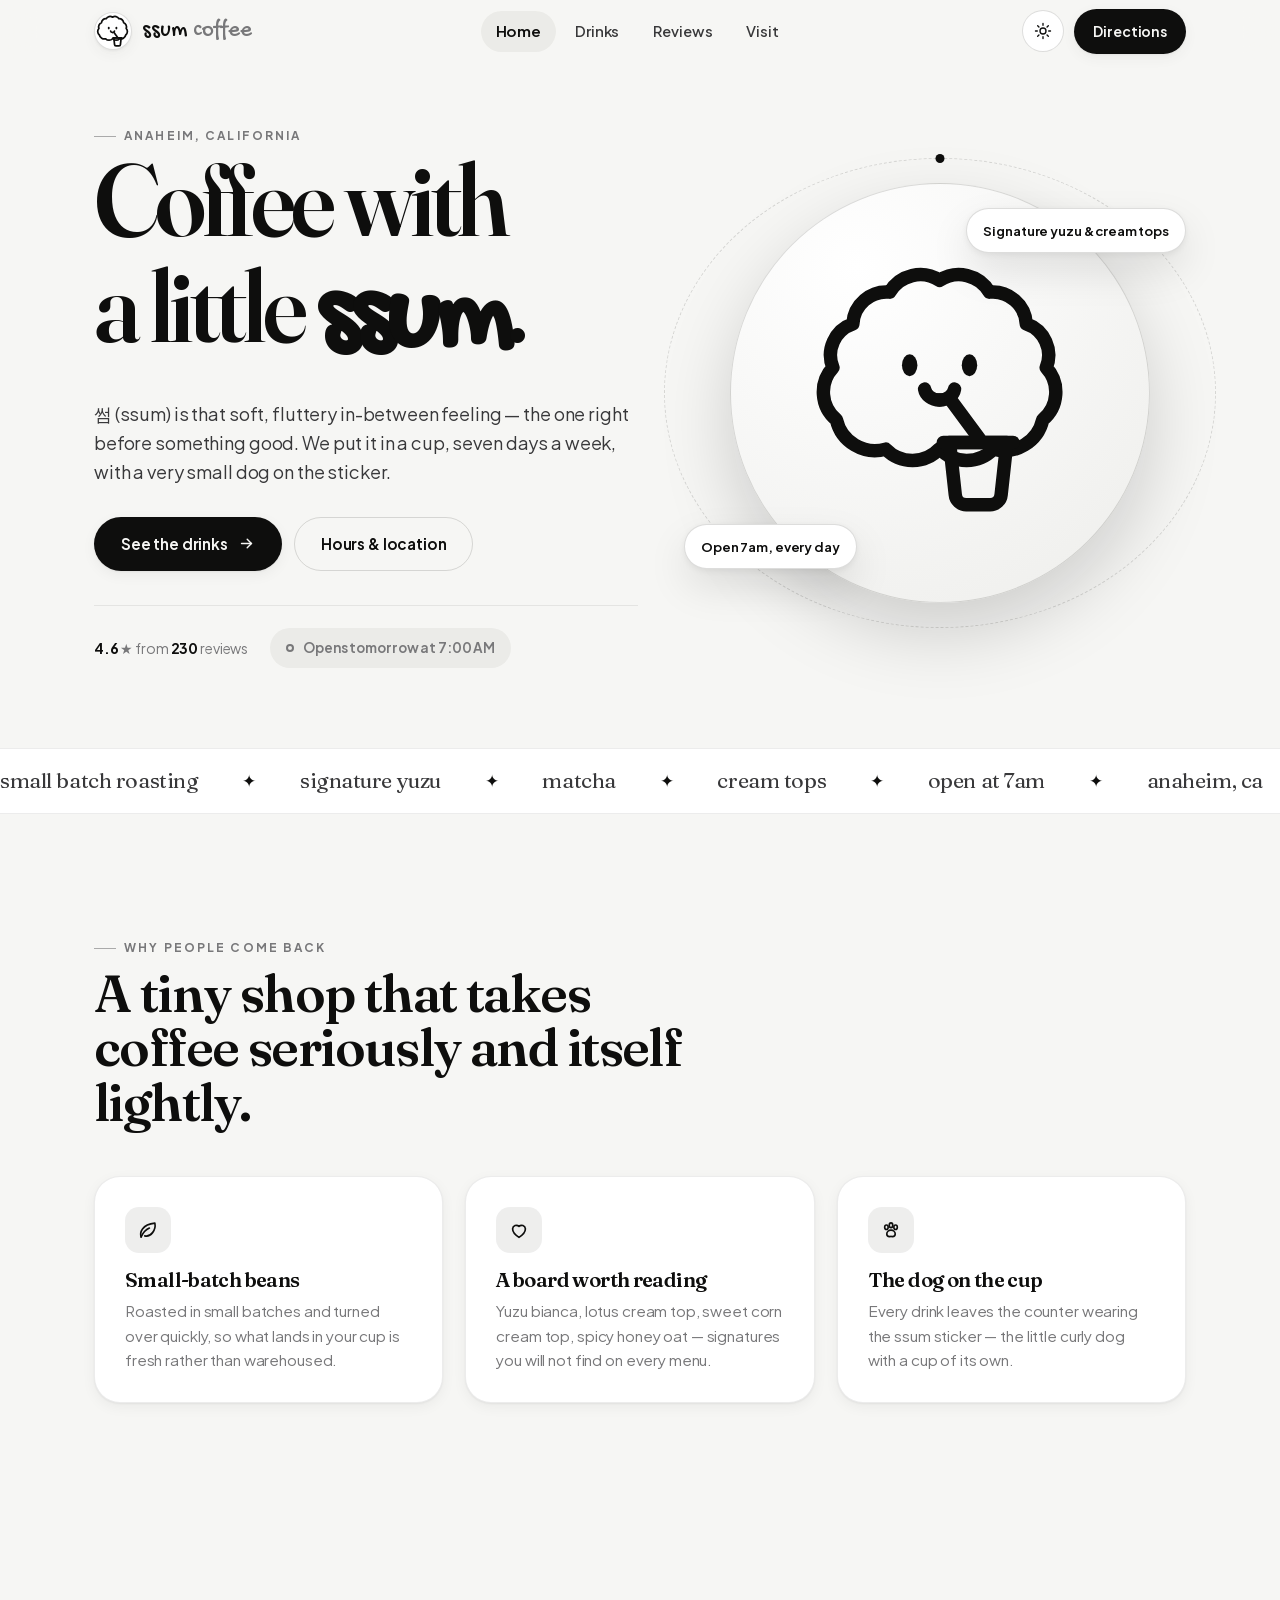
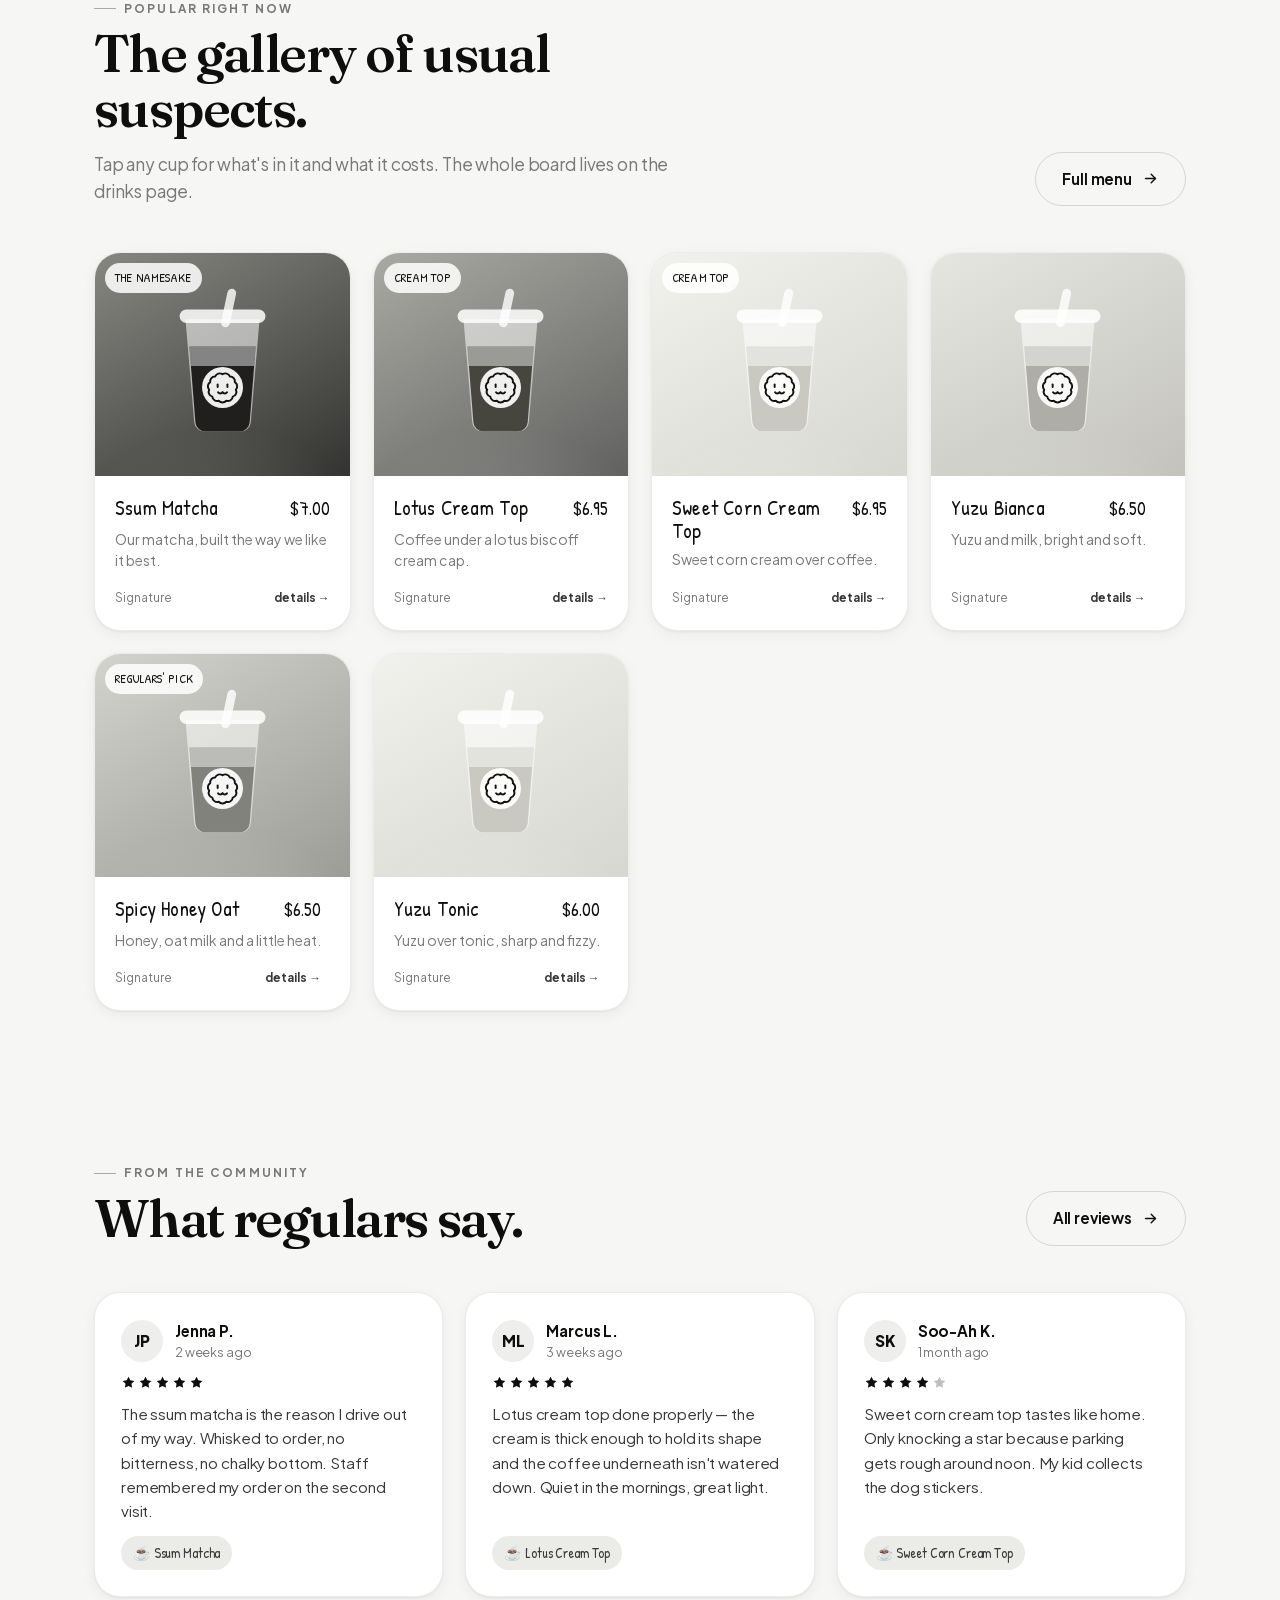
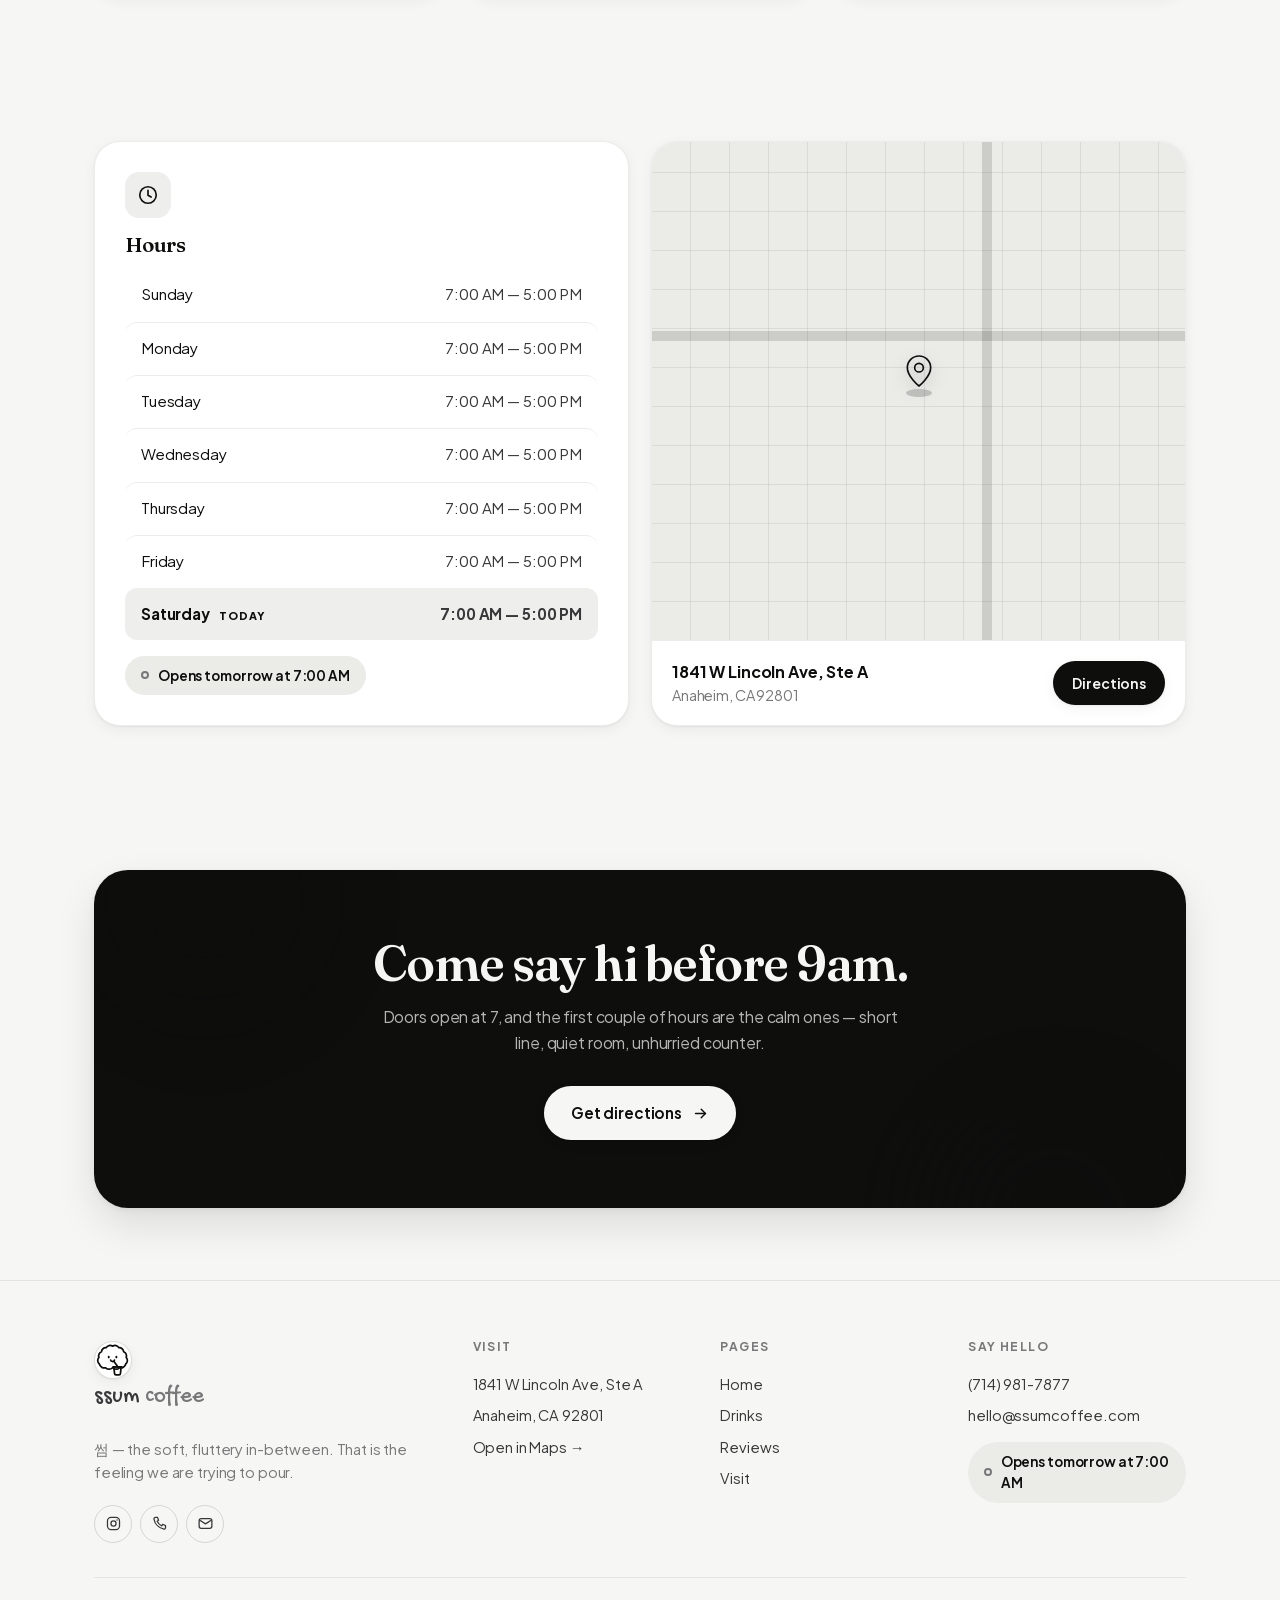
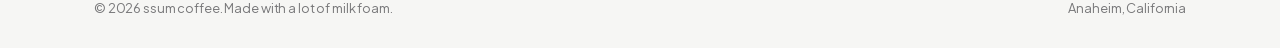
==== commit 5536be55: "Fix location, redraw the logo, go black and white, use the menu board font Four corrections, plus th" ====
--- a/index.html
+++ b/index.html
@@ -3,28 +3,27 @@
 <head>
   <meta charset="utf-8">
   <meta name="viewport" content="width=device-width, initial-scale=1, viewport-fit=cover">
-  <title>ssum coffee — small-batch coffee in Rowland Heights</title>
-  <meta name="description" content="Small-batch coffee, hand-whisked matcha and signature lattes in Rowland Heights, CA. Hours, drinks and reviews for ssum coffee.">
-  <meta name="theme-color" content="#f7f4ef">
+  <title>ssum coffee — small-batch coffee in Anaheim</title>
+  <meta name="description" content="Small-batch coffee, matcha and signature yuzu drinks in Anaheim, CA. Hours, menu and reviews for ssum coffee.">
+  <meta name="theme-color" content="#f6f6f4">
   <meta name="apple-mobile-web-app-capable" content="yes">
   <meta name="apple-mobile-web-app-status-bar-style" content="default">
   <meta name="apple-mobile-web-app-title" content="ssum coffee">
   <meta name="format-detection" content="telephone=no">
-  <meta property="og:title" content="ssum coffee — small-batch coffee in Rowland Heights">
-  <meta property="og:description" content="Small-batch coffee, hand-whisked matcha and signature lattes in Rowland Heights, CA. Hours, drinks and reviews for ssum coffee.">
+  <meta property="og:title" content="ssum coffee — small-batch coffee in Anaheim">
+  <meta property="og:description" content="Small-batch coffee, matcha and signature yuzu drinks in Anaheim, CA. Hours, menu and reviews for ssum coffee.">
   <meta property="og:type" content="website">
   <link rel="icon" href="assets/img/favicon.svg" type="image/svg+xml">
   <link rel="apple-touch-icon" href="assets/img/favicon.svg">
-  <link rel="preconnect" href="https://fonts.googleapis.com">
-  <link rel="preconnect" href="https://fonts.gstatic.com" crossorigin>
-  <link href="https://fonts.googleapis.com/css2?family=Fraunces:ital,opsz,wght@0,9..144,400..700;1,9..144,400..700&family=Plus+Jakarta+Sans:wght@400;500;600;700;800&display=swap" rel="stylesheet">
+  <link rel="preload" href="assets/fonts/patrick-hand.woff2" as="font" type="font/woff2" crossorigin>
+  <link rel="preload" href="assets/fonts/plus-jakarta-sans.woff2" as="font" type="font/woff2" crossorigin>
   <link rel="stylesheet" href="assets/css/styles.css">
 </head>
 <body data-page="home">
   <header class="nav">
     <div class="wrap nav__inner">
       <a class="brand" href="index.html" aria-label="ssum coffee — home">
-        <span class="brand__mark"><svg xmlns="http://www.w3.org/2000/svg" viewBox="46 30 108 108" role="img" aria-label="ssum coffee dog mark"> <g fill="none" stroke="currentColor" stroke-width="7" stroke-linecap="round" stroke-linejoin="round"> <path d="M 100.00 40.00 A 15.87 15.87 0 0 1 123.79 46.98 A 15.87 15.87 0 0 1 140.02 65.72 A 15.87 15.87 0 0 1 143.55 90.26 A 15.87 15.87 0 0 1 133.25 112.81 A 15.87 15.87 0 0 1 112.40 126.22 A 15.87 15.87 0 0 1 87.60 126.22 A 15.87 15.87 0 0 1 66.75 112.81 A 15.87 15.87 0 0 1 56.45 90.26 A 15.87 15.87 0 0 1 59.98 65.72 A 15.87 15.87 0 0 1 76.21 46.98 A 15.87 15.87 0 0 1 100.00 40.00 Z"/> <path d="M85 80 v7"/><path d="M115 80 v7"/> <path d="M100 99 a5 4.2 0 0 1 -9 0"/><path d="M100 99 a5 4.2 0 0 0 9 0"/> </g> </svg> </span>
+        <span class="brand__mark"><svg xmlns="http://www.w3.org/2000/svg" viewBox="48 48 104 104" role="img" aria-label="ssum coffee dog mark"> <g fill="none" stroke="currentColor" stroke-width="5.4" stroke-linecap="round" stroke-linejoin="round"> <!-- one continuous curly silhouette: crown, ears, jaw --> <path d="M100.0 55.0 A 14.2 14.2 0 0 1 120.0 59.7 A 13.5 13.5 0 0 1 134.8 72.4 A 13.3 13.3 0 0 1 142.8 90.0 A 14.4 14.4 0 0 1 141.4 110.9 A 15.9 15.9 0 0 1 121.6 122.7 A 14.9 14.9 0 0 1 100.0 122.5 A 14.9 14.9 0 0 1 78.4 122.7 A 15.9 15.9 0 0 1 58.6 110.9 A 14.4 14.4 0 0 1 57.2 90.0 A 13.3 13.3 0 0 1 65.2 72.4 A 13.5 13.5 0 0 1 80.0 59.7 A 14.2 14.2 0 0 1 100.0 55.0 Z"/> <!-- muzzle --> <path d="M100 103c-3.2 0-5.6-2.1-6-4.4"/> <path d="M100 103c3.2 0 5.6-2.1 6-4.4"/> <!-- straw from the mouth into the cup --> <path d="M104.5 103 L 116 118.5"/> <!-- small cup, held at the chin --> <path d="M104 120h23l-2.3 21a4.4 4.4 0 0 1-4.4 4h-9.6a4.4 4.4 0 0 1-4.4-4Z"/> <path d="M101.5 120h28"/> </g> <g fill="currentColor"> <ellipse cx="88" cy="89" rx="3.1" ry="4.4"/> <ellipse cx="112" cy="89" rx="3.1" ry="4.4"/> </g> </svg> </span>
         <span class="brand__name">ssum <span>coffee</span></span>
       </a>
       <nav class="nav__links" aria-label="Primary">
@@ -43,11 +42,11 @@
     <section class="hero">
       <div class="wrap hero__grid">
         <div>
-          <span class="eyebrow reveal">Rowland Heights, CA</span>
+          <span class="eyebrow reveal">Anaheim, California</span>
           <h1 class="reveal" data-delay="60">Coffee with<br>a little <em>ssum</em>.</h1>
           <p class="hero__lead reveal" data-delay="120">
             썸 (ssum) is that soft, fluttery in-between feeling — the one right before something good.
-            We put it in a cup, twelve hours a day, with a very small dog on the sticker.
+            We put it in a cup, seven days a week, with a very small dog on the sticker.
           </p>
           <div class="hero__cta reveal" data-delay="180">
             <a class="btn" href="menu.html">See the drinks <svg viewBox="0 0 24 24" fill="none" stroke="currentColor" stroke-width="2" stroke-linecap="round" stroke-linejoin="round"><path d="M5 12h14"/><path d="M13 6l6 6-6 6"/></svg></a>
@@ -60,17 +59,17 @@
         </div>
         <div class="hero__art reveal" data-delay="120">
           <div class="hero__ring" aria-hidden="true"></div>
-          <div class="hero__disc"><svg class="mark" xmlns="http://www.w3.org/2000/svg" viewBox="0 0 200 200" role="img" aria-label="Ssum Coffee logo: a fluffy dog sipping an iced coffee"> <g fill="none" stroke="currentColor" stroke-width="6.5" stroke-linecap="round" stroke-linejoin="round"> <!-- fluffy head --> <path d="M 100.00 40.00 A 15.87 15.87 0 0 1 123.79 46.98 A 15.87 15.87 0 0 1 140.02 65.72 A 15.87 15.87 0 0 1 143.55 90.26 A 15.87 15.87 0 0 1 133.25 112.81 A 15.87 15.87 0 0 1 112.40 126.22 A 15.87 15.87 0 0 1 87.60 126.22 A 15.87 15.87 0 0 1 66.75 112.81 A 15.87 15.87 0 0 1 56.45 90.26 A 15.87 15.87 0 0 1 59.98 65.72 A 15.87 15.87 0 0 1 76.21 46.98 A 15.87 15.87 0 0 1 100.00 40.00 Z"/> <!-- eyes --> <path d="M84 80 v7" /> <path d="M114 80 v7" /> <!-- nose + muzzle --> <path d="M99 99 a5 4.2 0 0 1 -9 0" /> <path d="M99 99 a5 4.2 0 0 0 9 0" /> <!-- straw --> <path d="M101 103 L 144 92" /> </g> <g fill="none" stroke="currentColor" stroke-width="6.5" stroke-linecap="round" stroke-linejoin="round"> <!-- cup --> <path d="M131 100 h36 l-5.5 52 a6 6 0 0 1 -6 5 h-13 a6 6 0 0 1 -6 -5 Z"/> <path d="M128 100 h42" /> <path d="M136 124 h26" /> </g> </svg> </div>
-          <span class="badge-float badge-float--a">☕ Hand-whisked matcha</span>
-          <span class="badge-float badge-float--b">🐾 Dogs welcome on the patio</span>
+          <div class="hero__disc"><svg class="mark" xmlns="http://www.w3.org/2000/svg" viewBox="48 48 104 104" role="img" aria-label="ssum coffee dog mark"> <g fill="none" stroke="currentColor" stroke-width="5.4" stroke-linecap="round" stroke-linejoin="round"> <!-- one continuous curly silhouette: crown, ears, jaw --> <path d="M100.0 55.0 A 14.2 14.2 0 0 1 120.0 59.7 A 13.5 13.5 0 0 1 134.8 72.4 A 13.3 13.3 0 0 1 142.8 90.0 A 14.4 14.4 0 0 1 141.4 110.9 A 15.9 15.9 0 0 1 121.6 122.7 A 14.9 14.9 0 0 1 100.0 122.5 A 14.9 14.9 0 0 1 78.4 122.7 A 15.9 15.9 0 0 1 58.6 110.9 A 14.4 14.4 0 0 1 57.2 90.0 A 13.3 13.3 0 0 1 65.2 72.4 A 13.5 13.5 0 0 1 80.0 59.7 A 14.2 14.2 0 0 1 100.0 55.0 Z"/> <!-- muzzle --> <path d="M100 103c-3.2 0-5.6-2.1-6-4.4"/> <path d="M100 103c3.2 0 5.6-2.1 6-4.4"/> <!-- straw from the mouth into the cup --> <path d="M104.5 103 L 116 118.5"/> <!-- small cup, held at the chin --> <path d="M104 120h23l-2.3 21a4.4 4.4 0 0 1-4.4 4h-9.6a4.4 4.4 0 0 1-4.4-4Z"/> <path d="M101.5 120h28"/> </g> <g fill="currentColor"> <ellipse cx="88" cy="89" rx="3.1" ry="4.4"/> <ellipse cx="112" cy="89" rx="3.1" ry="4.4"/> </g> </svg> </div>
+          <span class="badge-float badge-float--a">Signature yuzu &amp; cream tops</span>
+          <span class="badge-float badge-float--b">Open 7am, every day</span>
         </div>
       </div>
     </section>
 
     <div class="marquee" aria-hidden="true">
       <div class="marquee__track">
-        <span>small batch roasting</span><span>oat milk, always free</span><span>dog friendly patio</span><span>pour over of the week</span><span>open early</span>
-        <span>small batch roasting</span><span>oat milk, always free</span><span>dog friendly patio</span><span>pour over of the week</span><span>open early</span>
+        <span>small batch roasting</span><span>signature yuzu</span><span>matcha</span><span>cream tops</span><span>open at 7am</span><span>anaheim, ca</span>
+        <span>small batch roasting</span><span>signature yuzu</span><span>matcha</span><span>cream tops</span><span>open at 7am</span><span>anaheim, ca</span>
       </div>
     </div>
 
@@ -82,18 +81,18 @@
       <div class="grid grid--3">
         <article class="card value reveal">
           <span class="value__icon"><svg viewBox="0 0 24 24" fill="none" stroke="currentColor" stroke-width="1.8" stroke-linecap="round" stroke-linejoin="round"><path d="M4.5 19.5C3 15 5 6 19.5 4.5 21 12 15 20 8.5 18.4"/><path d="M4.5 19.5c2-4.6 5.2-7.8 9-9.6"/></svg></span>
-          <h3>Roasted in small batches</h3>
-          <p>Single origins land weekly, rest for four days, and get pulled out of rotation the moment they stop tasting sweet.</p>
+          <h3>Small-batch beans</h3>
+          <p>Roasted in small batches and turned over quickly, so what lands in your cup is fresh rather than warehoused.</p>
         </article>
         <article class="card value reveal">
           <span class="value__icon"><svg viewBox="0 0 24 24" fill="none" stroke="currentColor" stroke-width="1.8" stroke-linecap="round" stroke-linejoin="round"><path d="M12 20s-7-4.4-7-9.3A4.2 4.2 0 0 1 12 8a4.2 4.2 0 0 1 7 2.7C19 15.6 12 20 12 20z"/></svg></span>
-          <h3>Made to order, never pre-mixed</h3>
-          <p>Matcha whisked by hand, dalgona whipped for four minutes, cream whipped in-house every single morning.</p>
+          <h3>A board worth reading</h3>
+          <p>Yuzu bianca, lotus cream top, sweet corn cream top, spicy honey oat — signatures you will not find on every menu.</p>
         </article>
         <article class="card value reveal">
           <span class="value__icon"><svg viewBox="0 0 24 24" fill="none" stroke="currentColor" stroke-width="1.8" stroke-linecap="round" stroke-linejoin="round"><ellipse cx="7" cy="9" rx="1.9" ry="2.5"/><ellipse cx="12" cy="6.8" rx="1.9" ry="2.6"/><ellipse cx="17" cy="9" rx="1.9" ry="2.5"/><path d="M12 12.2c2.6 0 4.6 2 4.6 4.1 0 1.7-1.3 2.9-3 2.9-.8 0-1.1-.3-1.6-.3s-.8.3-1.6.3c-1.7 0-3-1.2-3-2.9 0-2.1 2-4.1 4.6-4.1z"/></svg></span>
-          <h3>Your dog gets a pupcup</h3>
-          <p>Free, unsweetened, and served in the same cup the logo dog has been holding since day one.</p>
+          <h3>The dog on the cup</h3>
+          <p>Every drink leaves the counter wearing the ssum sticker — the little curly dog with a cup of its own.</p>
         </article>
       </div>
     </section>
@@ -103,7 +102,7 @@
         <div>
           <span class="eyebrow">Popular right now</span>
           <h2>The gallery of usual suspects.</h2>
-          <p>Tap any cup for the full story — what's in it, how sweet it runs, how much caffeine you're signing up for.</p>
+          <p>Tap any cup for what's in it and what it costs. The whole board lives on the drinks page.</p>
         </div>
         <a class="btn btn--ghost" href="menu.html">Full menu <svg viewBox="0 0 24 24" fill="none" stroke="currentColor" stroke-width="2" stroke-linecap="round" stroke-linejoin="round"><path d="M5 12h14"/><path d="M13 6l6 6-6 6"/></svg></a>
       </div>
@@ -151,7 +150,7 @@
         <span class="band__glow band__glow--a" aria-hidden="true"></span>
         <span class="band__glow band__glow--b" aria-hidden="true"></span>
         <h2>Come say hi before 9am.</h2>
-        <p>That's when the pastries are warm, the line is short, and the barista has time to talk you through the pour over of the week.</p>
+        <p>Doors open at 7, and the first couple of hours are the calm ones — short line, quiet room, unhurried counter.</p>
         <a class="btn" data-maps href="#" target="_blank" rel="noopener">Get directions <svg viewBox="0 0 24 24" fill="none" stroke="currentColor" stroke-width="2" stroke-linecap="round" stroke-linejoin="round"><path d="M5 12h14"/><path d="M13 6l6 6-6 6"/></svg></a>
       </div>
     </section>
@@ -161,7 +160,7 @@
       <div class="footer__grid">
         <div class="footer__col">
           <a class="brand" href="index.html">
-            <span class="brand__mark"><svg xmlns="http://www.w3.org/2000/svg" viewBox="46 30 108 108" role="img" aria-label="ssum coffee dog mark"> <g fill="none" stroke="currentColor" stroke-width="7" stroke-linecap="round" stroke-linejoin="round"> <path d="M 100.00 40.00 A 15.87 15.87 0 0 1 123.79 46.98 A 15.87 15.87 0 0 1 140.02 65.72 A 15.87 15.87 0 0 1 143.55 90.26 A 15.87 15.87 0 0 1 133.25 112.81 A 15.87 15.87 0 0 1 112.40 126.22 A 15.87 15.87 0 0 1 87.60 126.22 A 15.87 15.87 0 0 1 66.75 112.81 A 15.87 15.87 0 0 1 56.45 90.26 A 15.87 15.87 0 0 1 59.98 65.72 A 15.87 15.87 0 0 1 76.21 46.98 A 15.87 15.87 0 0 1 100.00 40.00 Z"/> <path d="M85 80 v7"/><path d="M115 80 v7"/> <path d="M100 99 a5 4.2 0 0 1 -9 0"/><path d="M100 99 a5 4.2 0 0 0 9 0"/> </g> </svg> </span>
+            <span class="brand__mark"><svg xmlns="http://www.w3.org/2000/svg" viewBox="48 48 104 104" role="img" aria-label="ssum coffee dog mark"> <g fill="none" stroke="currentColor" stroke-width="5.4" stroke-linecap="round" stroke-linejoin="round"> <!-- one continuous curly silhouette: crown, ears, jaw --> <path d="M100.0 55.0 A 14.2 14.2 0 0 1 120.0 59.7 A 13.5 13.5 0 0 1 134.8 72.4 A 13.3 13.3 0 0 1 142.8 90.0 A 14.4 14.4 0 0 1 141.4 110.9 A 15.9 15.9 0 0 1 121.6 122.7 A 14.9 14.9 0 0 1 100.0 122.5 A 14.9 14.9 0 0 1 78.4 122.7 A 15.9 15.9 0 0 1 58.6 110.9 A 14.4 14.4 0 0 1 57.2 90.0 A 13.3 13.3 0 0 1 65.2 72.4 A 13.5 13.5 0 0 1 80.0 59.7 A 14.2 14.2 0 0 1 100.0 55.0 Z"/> <!-- muzzle --> <path d="M100 103c-3.2 0-5.6-2.1-6-4.4"/> <path d="M100 103c3.2 0 5.6-2.1 6-4.4"/> <!-- straw from the mouth into the cup --> <path d="M104.5 103 L 116 118.5"/> <!-- small cup, held at the chin --> <path d="M104 120h23l-2.3 21a4.4 4.4 0 0 1-4.4 4h-9.6a4.4 4.4 0 0 1-4.4-4Z"/> <path d="M101.5 120h28"/> </g> <g fill="currentColor"> <ellipse cx="88" cy="89" rx="3.1" ry="4.4"/> <ellipse cx="112" cy="89" rx="3.1" ry="4.4"/> </g> </svg> </span>
             <span class="brand__name">ssum <span>coffee</span></span>
           </a>
           <p style="margin-top:14px;max-width:34ch;color:var(--ink-3)">썸 — the soft, fluttery in-between. That is the feeling we are trying to pour.</p>
@@ -193,7 +192,7 @@
       </div>
       <div class="footer__bottom">
         <span>© <span data-year></span> ssum coffee. Made with a lot of milk foam.</span>
-        <span>Rowland Heights, California</span>
+        <span>Anaheim, California</span>
       </div>
     </div>
   </footer>
--- a/assets/css/styles.css
+++ b/assets/css/styles.css
@@ -3,22 +3,59 @@
    Theme: ink & paper (black / off-white) with a warm latte accent
    ============================================================ */
 
+/* self-hosted webfonts — no third-party request, no CDN dependency */
+@font-face {
+  font-family: 'Fraunces';
+  font-style: italic;
+  font-weight: 400 700;
+  font-display: swap;
+  src: url("../fonts/fraunces-italic.woff2") format('woff2');
+}
+@font-face {
+  font-family: 'Fraunces';
+  font-style: normal;
+  font-weight: 400 700;
+  font-display: swap;
+  src: url("../fonts/fraunces.woff2") format('woff2');
+}
+@font-face {
+  font-family: 'Gochi Hand';
+  font-style: normal;
+  font-weight: 400;
+  font-display: swap;
+  src: url("../fonts/gochi-hand.woff2") format('woff2');
+}
+@font-face {
+  font-family: 'Patrick Hand';
+  font-style: normal;
+  font-weight: 400;
+  font-display: swap;
+  src: url("../fonts/patrick-hand.woff2") format('woff2');
+}
+@font-face {
+  font-family: 'Plus Jakarta Sans';
+  font-style: normal;
+  font-weight: 400 800;
+  font-display: swap;
+  src: url("../fonts/plus-jakarta-sans.woff2") format('woff2');
+}
+
 /* ---------- tokens ---------- */
 :root {
-  --paper:        #f7f4ef;
+  --paper:        #f6f6f4;
   --paper-2:      #ffffff;
-  --paper-3:      #efeae1;
-  --ink:          #14120f;
-  --ink-2:        #3a352e;
-  --ink-3:        #7b7368;
-  --line:         rgba(20, 18, 15, .12);
-  --line-soft:    rgba(20, 18, 15, .07);
-  --accent:       #b98a56;   /* latte */
-  --accent-soft:  rgba(185, 138, 86, .14);
-  --gold:         #d9a441;   /* stars */
-  --shadow-sm:    0 1px 2px rgba(20,18,15,.05), 0 4px 14px rgba(20,18,15,.05);
-  --shadow-md:    0 2px 6px rgba(20,18,15,.06), 0 18px 40px rgba(20,18,15,.09);
-  --shadow-lg:    0 30px 70px rgba(20,18,15,.16);
+  --paper-3:      #ebebe8;
+  --ink:          #0e0e0d;
+  --ink-2:        #38383a;
+  --ink-3:        #78787a;
+  --line:         rgba(14, 14, 13, .14);
+  --line-soft:    rgba(14, 14, 13, .08);
+  --accent:       #0e0e0d;                 /* black — no colour anywhere */
+  --accent-soft:  rgba(14, 14, 13, .07);
+  --gold:         #0e0e0d;                 /* stars are ink, not gold */
+  --shadow-sm:    0 1px 2px rgba(14,14,13,.05), 0 4px 14px rgba(14,14,13,.05);
+  --shadow-md:    0 2px 6px rgba(14,14,13,.06), 0 18px 40px rgba(14,14,13,.10);
+  --shadow-lg:    0 30px 70px rgba(14,14,13,.17);
 
   --r-sm: 12px;
   --r-md: 18px;
@@ -33,22 +70,26 @@
 
   --font-display: "Fraunces", "Iowan Old Style", "Palatino Linotype", Georgia, serif;
   --font-body: "Plus Jakarta Sans", -apple-system, BlinkMacSystemFont, "Segoe UI", Roboto, Helvetica, Arial, sans-serif;
+  /* the shop's own handwriting — menu board and logo lettering */
+  --font-hand: "Patrick Hand", "Bradley Hand", "Segoe Print", "Comic Sans MS", cursive;
+  --font-marker: "Gochi Hand", var(--font-hand);
 
   --ease: cubic-bezier(.22, 1, .36, 1);
   color-scheme: light;
 }
 
 [data-theme="dark"] {
-  --paper:        #100f0d;
-  --paper-2:      #191714;
-  --paper-3:      #211e1a;
-  --ink:          #f6f2ea;
-  --ink-2:        #d5cec3;
-  --ink-3:        #9b9287;
-  --line:         rgba(246, 242, 234, .14);
-  --line-soft:    rgba(246, 242, 234, .08);
-  --accent:       #d5a56d;
-  --accent-soft:  rgba(213, 165, 109, .16);
+  --paper:        #0c0c0b;
+  --paper-2:      #141413;
+  --paper-3:      #1d1d1c;
+  --ink:          #f6f6f4;
+  --ink-2:        #d2d2cf;
+  --ink-3:        #949492;
+  --line:         rgba(246, 246, 244, .15);
+  --line-soft:    rgba(246, 246, 244, .08);
+  --accent:       #f6f6f4;
+  --accent-soft:  rgba(246, 246, 244, .10);
+  --gold:         #f6f6f4;
   --shadow-sm:    0 1px 2px rgba(0,0,0,.3), 0 4px 14px rgba(0,0,0,.3);
   --shadow-md:    0 2px 6px rgba(0,0,0,.35), 0 18px 40px rgba(0,0,0,.45);
   --shadow-lg:    0 30px 70px rgba(0,0,0,.55);
@@ -171,8 +212,8 @@
   box-shadow: var(--shadow-sm);
   overflow: hidden;
 }
-.brand__mark svg, .brand__mark img { width: 116%; height: 116%; }
-.brand__name { font-family: var(--font-display); font-size: 1.28rem; font-weight: 600; letter-spacing: -0.04em; }
+.brand__mark svg, .brand__mark img { width: 92%; height: 92%; }
+.brand__name { font-family: var(--font-marker); font-size: 1.42rem; font-weight: 400; letter-spacing: 0; }
 .brand__name span { color: var(--ink-3); font-weight: 400; }
 
 .nav__links { display: flex; align-items: center; gap: 4px; }
@@ -238,7 +279,7 @@
   font-size: clamp(2.9rem, 12vw, 6.4rem);
   letter-spacing: -0.045em;
 }
-.hero h1 em { font-style: italic; color: var(--accent); }
+.hero h1 em { font-family: var(--font-marker); font-style: normal; font-size: 1.08em; color: var(--ink); }
 .hero__lead {
   margin-top: 1.15rem; max-width: 44ch;
   color: var(--ink-2); font-size: clamp(1rem, 3.4vw, 1.14rem);
@@ -353,7 +394,8 @@
   padding: 10px 18px; border-radius: var(--r-pill);
   border: 1px solid var(--line);
   background: var(--paper-2); color: var(--ink-2);
-  font-size: .88rem; font-weight: 600; cursor: pointer; white-space: nowrap;
+  font-family: var(--font-hand); font-size: .97rem; font-weight: 400; letter-spacing: .02em;
+  cursor: pointer; white-space: nowrap;
   transition: all .28s var(--ease);
 }
 .chip:hover { border-color: var(--ink-3); color: var(--ink); }
@@ -389,13 +431,13 @@
   width: fit-content; max-width: calc(100% - 20px);
   padding: 5px 10px; border-radius: var(--r-pill);
   background: rgba(255,255,255,.86); color: #14120f;
-  font-size: clamp(.58rem, 2.1vw, .68rem); font-weight: 800; letter-spacing: .08em; text-transform: uppercase;
+  font-family: var(--font-hand); font-size: clamp(.7rem, 2.4vw, .8rem); font-weight: 400; letter-spacing: .01em; text-transform: uppercase;
   backdrop-filter: blur(8px); overflow: hidden; text-overflow: ellipsis; white-space: nowrap;
 }
 .drink__body { padding: clamp(13px, 3.4vw, 18px) clamp(14px, 3.6vw, 20px) clamp(16px, 4vw, 22px); display: flex; flex-direction: column; gap: 6px; flex: 1; }
 .drink__row { display: flex; align-items: baseline; justify-content: space-between; gap: 12px; }
-.drink__name { font-family: var(--font-display); font-size: clamp(1rem, 3.6vw, 1.18rem); font-weight: 600; letter-spacing: -0.02em; }
-.drink__price { font-weight: 700; font-size: clamp(.85rem, 3vw, .95rem); color: var(--ink); flex: none; }
+.drink__name { font-family: var(--font-hand); font-size: clamp(1.06rem, 3.8vw, 1.28rem); font-weight: 400; letter-spacing: .01em; line-height: 1.15; }
+.drink__price { font-family: var(--font-hand); font-weight: 400; font-size: clamp(1rem, 3.2vw, 1.14rem); color: var(--ink); flex: none; }
 .drink__note { color: var(--ink-3); font-size: clamp(.8rem, 3vw, .88rem); line-height: 1.5; }
 .drink__foot { margin-top: auto; padding-top: 12px; display: flex; align-items: center; justify-content: space-between; gap: 8px; font-size: .74rem; color: var(--ink-3); }
 .drink__caf { white-space: nowrap; }
@@ -431,8 +473,8 @@
 .modal__art { height: 170px; margin: 14px 14px 0; border-radius: var(--r-lg); display: grid; place-items: center; background: linear-gradient(150deg, var(--c1, #ddd), var(--c2, #bbb)); }
 .modal__art svg { width: 92px; }
 .modal__body { padding: 20px clamp(20px, 5vw, 30px) 4px; }
-.modal__body h3 { font-size: 1.7rem; }
-.modal__price { font-weight: 700; margin-top: 4px; color: var(--accent); }
+.modal__body h3 { font-family: var(--font-hand); font-weight: 400; font-size: 1.9rem; letter-spacing: .01em; }
+.modal__price { font-family: var(--font-hand); font-size: 1.06rem; margin-top: 2px; color: var(--ink-3); }
 .modal__desc { color: var(--ink-2); margin-top: 12px; }
 .modal__list { list-style: none; padding: 0; margin-top: 18px; display: grid; gap: 10px; }
 .modal__list li { display: flex; gap: 10px; align-items: flex-start; font-size: .92rem; color: var(--ink-2); }
@@ -486,10 +528,11 @@
 .review__meta { color: var(--ink-3); font-size: .78rem; }
 .review__text { color: var(--ink-2); font-size: .95rem; }
 .review__drink {
+  font-family: var(--font-hand); font-size: .88rem;
   align-self: flex-start; margin-top: auto;
   padding: 6px 12px; border-radius: var(--r-pill);
   background: var(--paper-3); color: var(--ink-2);
-  font-size: .75rem; font-weight: 650;
+  font-weight: 400;
 }
 .review__badge { font-size: .68rem; font-weight: 800; letter-spacing: .08em; text-transform: uppercase; color: var(--accent); }
 .masonry { columns: 1; column-gap: clamp(14px, 2.4vw, 22px); }
@@ -547,12 +590,13 @@
   background: var(--paper-3); font-size: .85rem; font-weight: 650;
 }
 .status__dot { width: 8px; height: 8px; border-radius: 50%; background: var(--ink-3); position: relative; }
-.status.is-open .status__dot { background: #2fa36b; }
+/* open / closed stays monochrome: solid + pulsing when open, hollow when shut */
+.status.is-open .status__dot { background: var(--ink); }
 .status.is-open .status__dot::after {
   content: ""; position: absolute; inset: -5px; border-radius: 50%;
-  border: 2px solid #2fa36b; opacity: .55; animation: pulse 2s ease-out infinite;
-}
-.status.is-closed .status__dot { background: #d2564f; }
+  border: 2px solid var(--ink); opacity: .5; animation: pulse 2s ease-out infinite;
+}
+.status.is-closed .status__dot { background: transparent; border: 2px solid var(--ink-3); }
 @keyframes pulse { 0% { transform: scale(.7); opacity: .6; } 100% { transform: scale(1.5); opacity: 0; } }
 
 /* ---------- location ---------- */
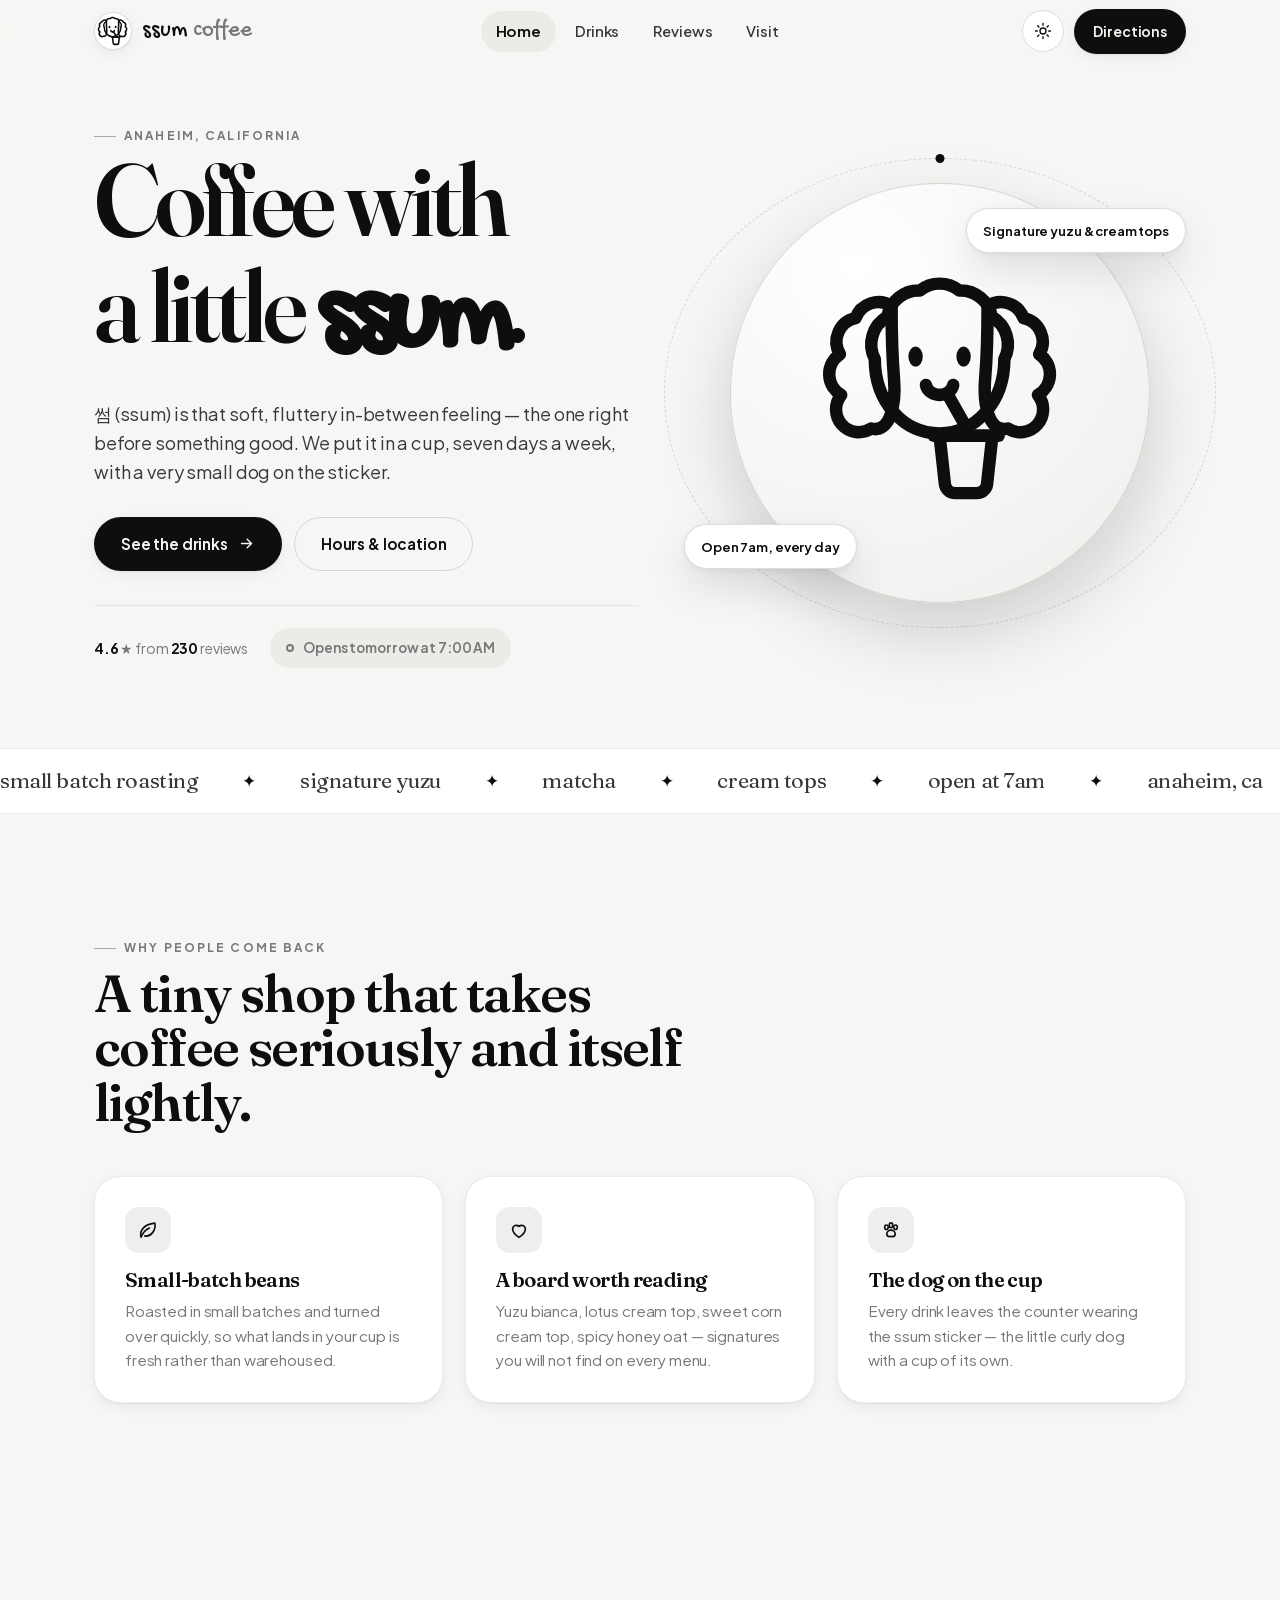
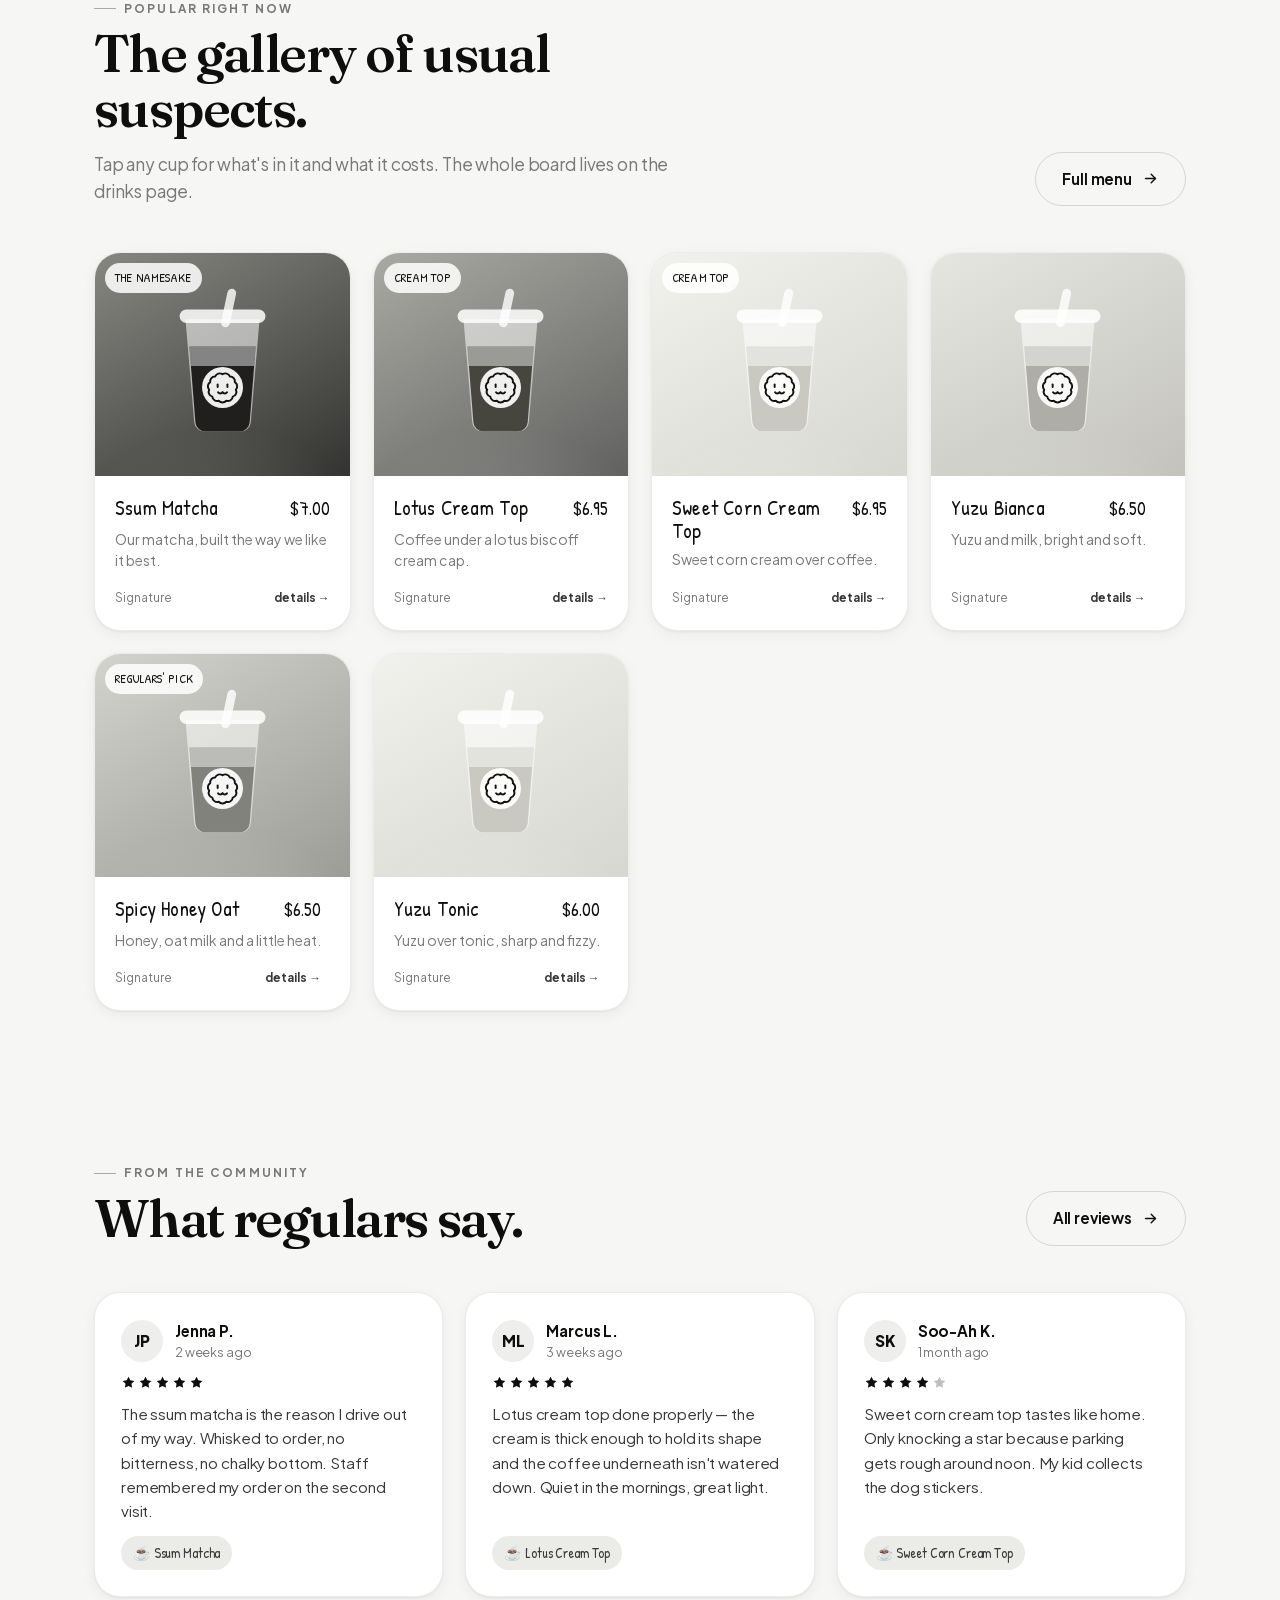
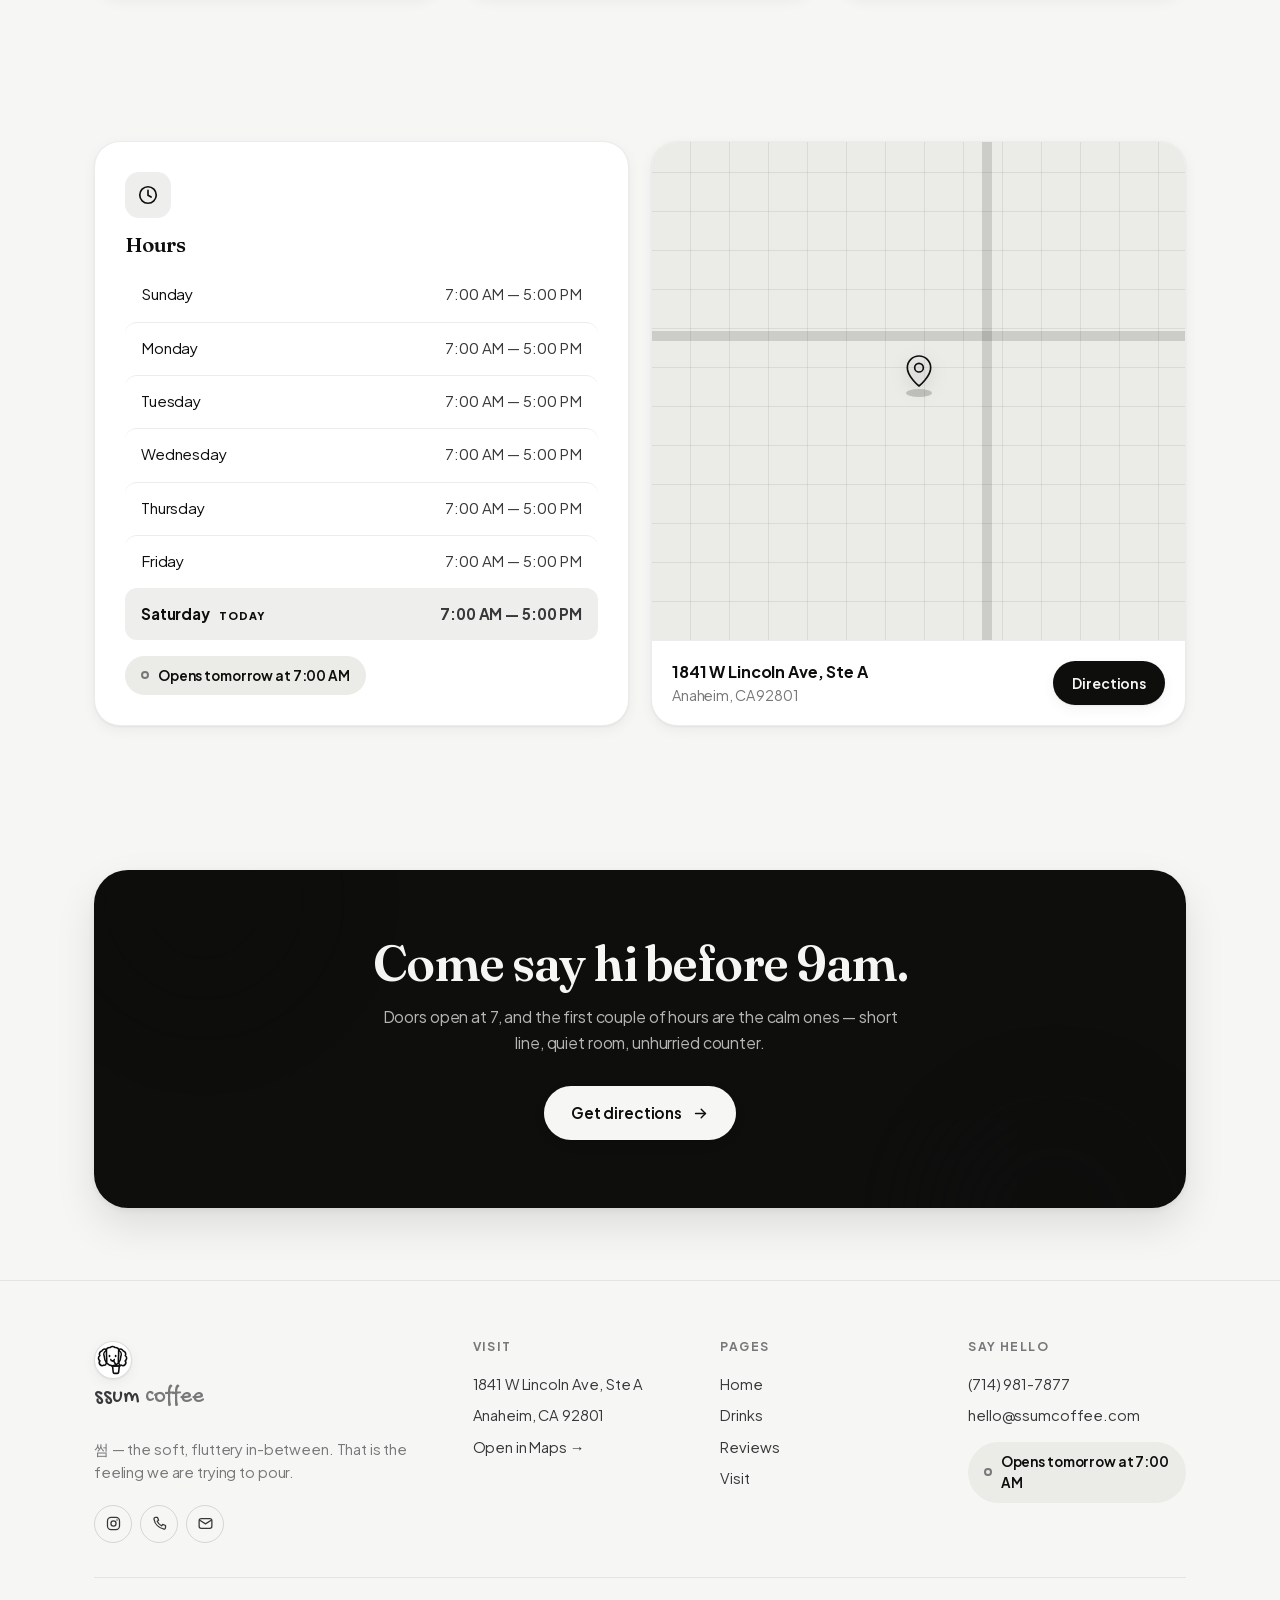
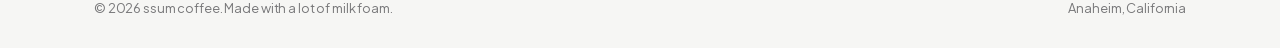
==== commit e22ca88a: "Redraw the dog mark with distinct curly ears Side by side with the cup sticker the previous silhouet" ====
--- a/index.html
+++ b/index.html
@@ -23,7 +23,7 @@
   <header class="nav">
     <div class="wrap nav__inner">
       <a class="brand" href="index.html" aria-label="ssum coffee — home">
-        <span class="brand__mark"><svg xmlns="http://www.w3.org/2000/svg" viewBox="48 48 104 104" role="img" aria-label="ssum coffee dog mark"> <g fill="none" stroke="currentColor" stroke-width="5.4" stroke-linecap="round" stroke-linejoin="round"> <!-- one continuous curly silhouette: crown, ears, jaw --> <path d="M100.0 55.0 A 14.2 14.2 0 0 1 120.0 59.7 A 13.5 13.5 0 0 1 134.8 72.4 A 13.3 13.3 0 0 1 142.8 90.0 A 14.4 14.4 0 0 1 141.4 110.9 A 15.9 15.9 0 0 1 121.6 122.7 A 14.9 14.9 0 0 1 100.0 122.5 A 14.9 14.9 0 0 1 78.4 122.7 A 15.9 15.9 0 0 1 58.6 110.9 A 14.4 14.4 0 0 1 57.2 90.0 A 13.3 13.3 0 0 1 65.2 72.4 A 13.5 13.5 0 0 1 80.0 59.7 A 14.2 14.2 0 0 1 100.0 55.0 Z"/> <!-- muzzle --> <path d="M100 103c-3.2 0-5.6-2.1-6-4.4"/> <path d="M100 103c3.2 0 5.6-2.1 6-4.4"/> <!-- straw from the mouth into the cup --> <path d="M104.5 103 L 116 118.5"/> <!-- small cup, held at the chin --> <path d="M104 120h23l-2.3 21a4.4 4.4 0 0 1-4.4 4h-9.6a4.4 4.4 0 0 1-4.4-4Z"/> <path d="M101.5 120h28"/> </g> <g fill="currentColor"> <ellipse cx="88" cy="89" rx="3.1" ry="4.4"/> <ellipse cx="112" cy="89" rx="3.1" ry="4.4"/> </g> </svg> </span>
+        <span class="brand__mark"><svg xmlns="http://www.w3.org/2000/svg" viewBox="46 48 108 108" role="img" aria-label="ssum coffee dog mark"> <g fill="none" stroke="currentColor" stroke-width="5.2" stroke-linecap="round" stroke-linejoin="round"> <!-- curly floppy ears: scalloped outer edge, smooth inner edge --> <path d="M80 66 A 10 10 0 0 0 65 71 A 10 10 0 0 0 58.5 86 A 10 10 0 0 0 59 103 A 9.5 9.5 0 0 0 71.5 117 C79 119 82 108 81 96 C80 84 80 72 80 66 Z"/> <path d="M120 66 A 10 10 0 0 1 135 71 A 10 10 0 0 1 141.5 86 A 10 10 0 0 1 141 103 A 9.5 9.5 0 0 1 128.5 117 C121 119 118 108 119 96 C120 84 120 72 120 66 Z"/> <!-- face --> <path d="M73.0 88.0 A 13.3 13.3 0 0 1 78.2 70.4 A 13.3 13.3 0 0 1 91.7 59.5 A 13.3 13.3 0 0 1 108.3 59.5 A 13.3 13.3 0 0 1 121.8 70.4 A 13.3 13.3 0 0 1 127.0 88.0 C127 106 115 119 100 119 C85 119 73 106 73 88 Z"/> <path d="M100 103c-3 0-5.3-2-5.7-4.2"/> <path d="M100 103c3 0 5.3-2 5.7-4.2"/> <path d="M103.5 103 L 112 118"/> <path d="M100 120h22l-2.2 20a4.3 4.3 0 0 1-4.3 3.9h-9a4.3 4.3 0 0 1-4.3-3.9Z"/> <path d="M97.6 120h27"/> </g> <g fill="currentColor"> <ellipse cx="90" cy="87" rx="3" ry="4.2"/> <ellipse cx="110" cy="87" rx="3" ry="4.2"/> </g> </svg> </span>
         <span class="brand__name">ssum <span>coffee</span></span>
       </a>
       <nav class="nav__links" aria-label="Primary">
@@ -59,7 +59,7 @@
         </div>
         <div class="hero__art reveal" data-delay="120">
           <div class="hero__ring" aria-hidden="true"></div>
-          <div class="hero__disc"><svg class="mark" xmlns="http://www.w3.org/2000/svg" viewBox="48 48 104 104" role="img" aria-label="ssum coffee dog mark"> <g fill="none" stroke="currentColor" stroke-width="5.4" stroke-linecap="round" stroke-linejoin="round"> <!-- one continuous curly silhouette: crown, ears, jaw --> <path d="M100.0 55.0 A 14.2 14.2 0 0 1 120.0 59.7 A 13.5 13.5 0 0 1 134.8 72.4 A 13.3 13.3 0 0 1 142.8 90.0 A 14.4 14.4 0 0 1 141.4 110.9 A 15.9 15.9 0 0 1 121.6 122.7 A 14.9 14.9 0 0 1 100.0 122.5 A 14.9 14.9 0 0 1 78.4 122.7 A 15.9 15.9 0 0 1 58.6 110.9 A 14.4 14.4 0 0 1 57.2 90.0 A 13.3 13.3 0 0 1 65.2 72.4 A 13.5 13.5 0 0 1 80.0 59.7 A 14.2 14.2 0 0 1 100.0 55.0 Z"/> <!-- muzzle --> <path d="M100 103c-3.2 0-5.6-2.1-6-4.4"/> <path d="M100 103c3.2 0 5.6-2.1 6-4.4"/> <!-- straw from the mouth into the cup --> <path d="M104.5 103 L 116 118.5"/> <!-- small cup, held at the chin --> <path d="M104 120h23l-2.3 21a4.4 4.4 0 0 1-4.4 4h-9.6a4.4 4.4 0 0 1-4.4-4Z"/> <path d="M101.5 120h28"/> </g> <g fill="currentColor"> <ellipse cx="88" cy="89" rx="3.1" ry="4.4"/> <ellipse cx="112" cy="89" rx="3.1" ry="4.4"/> </g> </svg> </div>
+          <div class="hero__disc"><svg class="mark" xmlns="http://www.w3.org/2000/svg" viewBox="46 48 108 108" role="img" aria-label="ssum coffee dog mark"> <g fill="none" stroke="currentColor" stroke-width="5.2" stroke-linecap="round" stroke-linejoin="round"> <!-- curly floppy ears: scalloped outer edge, smooth inner edge --> <path d="M80 66 A 10 10 0 0 0 65 71 A 10 10 0 0 0 58.5 86 A 10 10 0 0 0 59 103 A 9.5 9.5 0 0 0 71.5 117 C79 119 82 108 81 96 C80 84 80 72 80 66 Z"/> <path d="M120 66 A 10 10 0 0 1 135 71 A 10 10 0 0 1 141.5 86 A 10 10 0 0 1 141 103 A 9.5 9.5 0 0 1 128.5 117 C121 119 118 108 119 96 C120 84 120 72 120 66 Z"/> <!-- face --> <path d="M73.0 88.0 A 13.3 13.3 0 0 1 78.2 70.4 A 13.3 13.3 0 0 1 91.7 59.5 A 13.3 13.3 0 0 1 108.3 59.5 A 13.3 13.3 0 0 1 121.8 70.4 A 13.3 13.3 0 0 1 127.0 88.0 C127 106 115 119 100 119 C85 119 73 106 73 88 Z"/> <path d="M100 103c-3 0-5.3-2-5.7-4.2"/> <path d="M100 103c3 0 5.3-2 5.7-4.2"/> <path d="M103.5 103 L 112 118"/> <path d="M100 120h22l-2.2 20a4.3 4.3 0 0 1-4.3 3.9h-9a4.3 4.3 0 0 1-4.3-3.9Z"/> <path d="M97.6 120h27"/> </g> <g fill="currentColor"> <ellipse cx="90" cy="87" rx="3" ry="4.2"/> <ellipse cx="110" cy="87" rx="3" ry="4.2"/> </g> </svg> </div>
           <span class="badge-float badge-float--a">Signature yuzu &amp; cream tops</span>
           <span class="badge-float badge-float--b">Open 7am, every day</span>
         </div>
@@ -160,7 +160,7 @@
       <div class="footer__grid">
         <div class="footer__col">
           <a class="brand" href="index.html">
-            <span class="brand__mark"><svg xmlns="http://www.w3.org/2000/svg" viewBox="48 48 104 104" role="img" aria-label="ssum coffee dog mark"> <g fill="none" stroke="currentColor" stroke-width="5.4" stroke-linecap="round" stroke-linejoin="round"> <!-- one continuous curly silhouette: crown, ears, jaw --> <path d="M100.0 55.0 A 14.2 14.2 0 0 1 120.0 59.7 A 13.5 13.5 0 0 1 134.8 72.4 A 13.3 13.3 0 0 1 142.8 90.0 A 14.4 14.4 0 0 1 141.4 110.9 A 15.9 15.9 0 0 1 121.6 122.7 A 14.9 14.9 0 0 1 100.0 122.5 A 14.9 14.9 0 0 1 78.4 122.7 A 15.9 15.9 0 0 1 58.6 110.9 A 14.4 14.4 0 0 1 57.2 90.0 A 13.3 13.3 0 0 1 65.2 72.4 A 13.5 13.5 0 0 1 80.0 59.7 A 14.2 14.2 0 0 1 100.0 55.0 Z"/> <!-- muzzle --> <path d="M100 103c-3.2 0-5.6-2.1-6-4.4"/> <path d="M100 103c3.2 0 5.6-2.1 6-4.4"/> <!-- straw from the mouth into the cup --> <path d="M104.5 103 L 116 118.5"/> <!-- small cup, held at the chin --> <path d="M104 120h23l-2.3 21a4.4 4.4 0 0 1-4.4 4h-9.6a4.4 4.4 0 0 1-4.4-4Z"/> <path d="M101.5 120h28"/> </g> <g fill="currentColor"> <ellipse cx="88" cy="89" rx="3.1" ry="4.4"/> <ellipse cx="112" cy="89" rx="3.1" ry="4.4"/> </g> </svg> </span>
+            <span class="brand__mark"><svg xmlns="http://www.w3.org/2000/svg" viewBox="46 48 108 108" role="img" aria-label="ssum coffee dog mark"> <g fill="none" stroke="currentColor" stroke-width="5.2" stroke-linecap="round" stroke-linejoin="round"> <!-- curly floppy ears: scalloped outer edge, smooth inner edge --> <path d="M80 66 A 10 10 0 0 0 65 71 A 10 10 0 0 0 58.5 86 A 10 10 0 0 0 59 103 A 9.5 9.5 0 0 0 71.5 117 C79 119 82 108 81 96 C80 84 80 72 80 66 Z"/> <path d="M120 66 A 10 10 0 0 1 135 71 A 10 10 0 0 1 141.5 86 A 10 10 0 0 1 141 103 A 9.5 9.5 0 0 1 128.5 117 C121 119 118 108 119 96 C120 84 120 72 120 66 Z"/> <!-- face --> <path d="M73.0 88.0 A 13.3 13.3 0 0 1 78.2 70.4 A 13.3 13.3 0 0 1 91.7 59.5 A 13.3 13.3 0 0 1 108.3 59.5 A 13.3 13.3 0 0 1 121.8 70.4 A 13.3 13.3 0 0 1 127.0 88.0 C127 106 115 119 100 119 C85 119 73 106 73 88 Z"/> <path d="M100 103c-3 0-5.3-2-5.7-4.2"/> <path d="M100 103c3 0 5.3-2 5.7-4.2"/> <path d="M103.5 103 L 112 118"/> <path d="M100 120h22l-2.2 20a4.3 4.3 0 0 1-4.3 3.9h-9a4.3 4.3 0 0 1-4.3-3.9Z"/> <path d="M97.6 120h27"/> </g> <g fill="currentColor"> <ellipse cx="90" cy="87" rx="3" ry="4.2"/> <ellipse cx="110" cy="87" rx="3" ry="4.2"/> </g> </svg> </span>
             <span class="brand__name">ssum <span>coffee</span></span>
           </a>
           <p style="margin-top:14px;max-width:34ch;color:var(--ink-3)">썸 — the soft, fluttery in-between. That is the feeling we are trying to pour.</p>
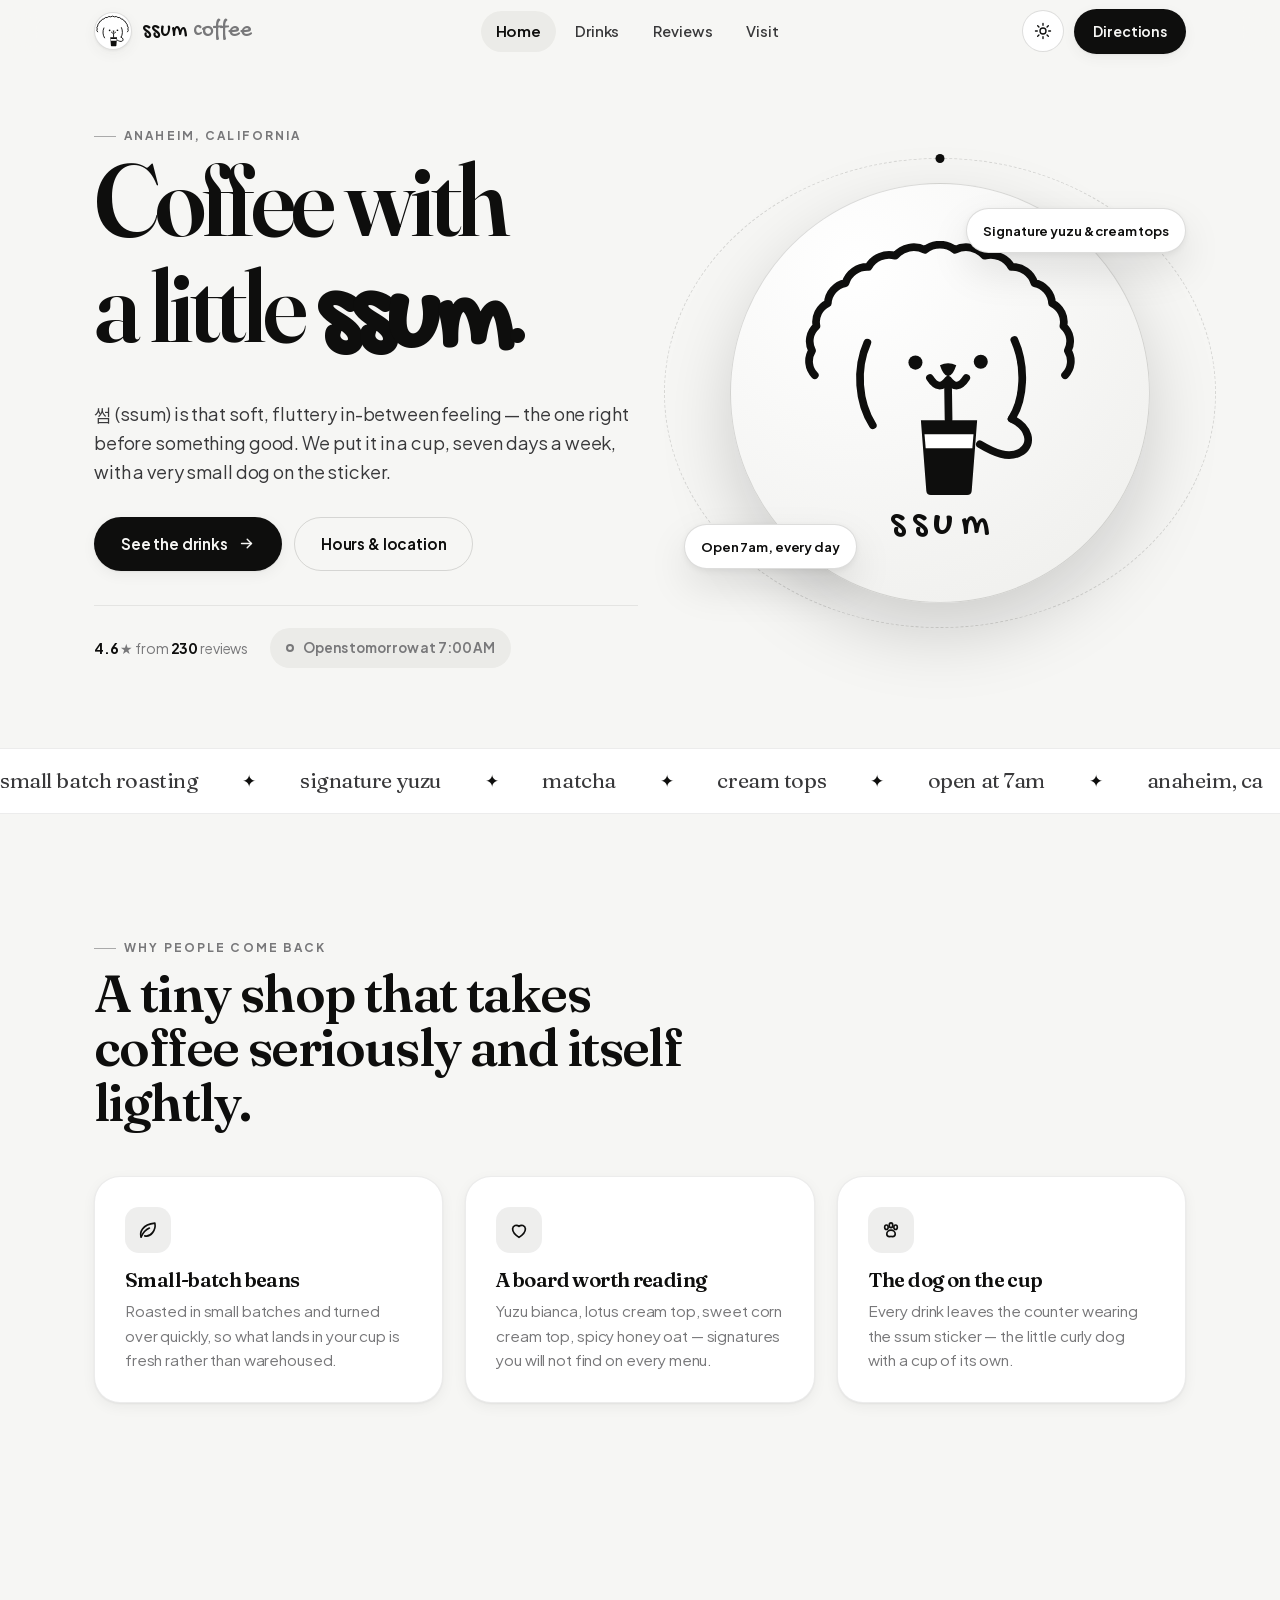
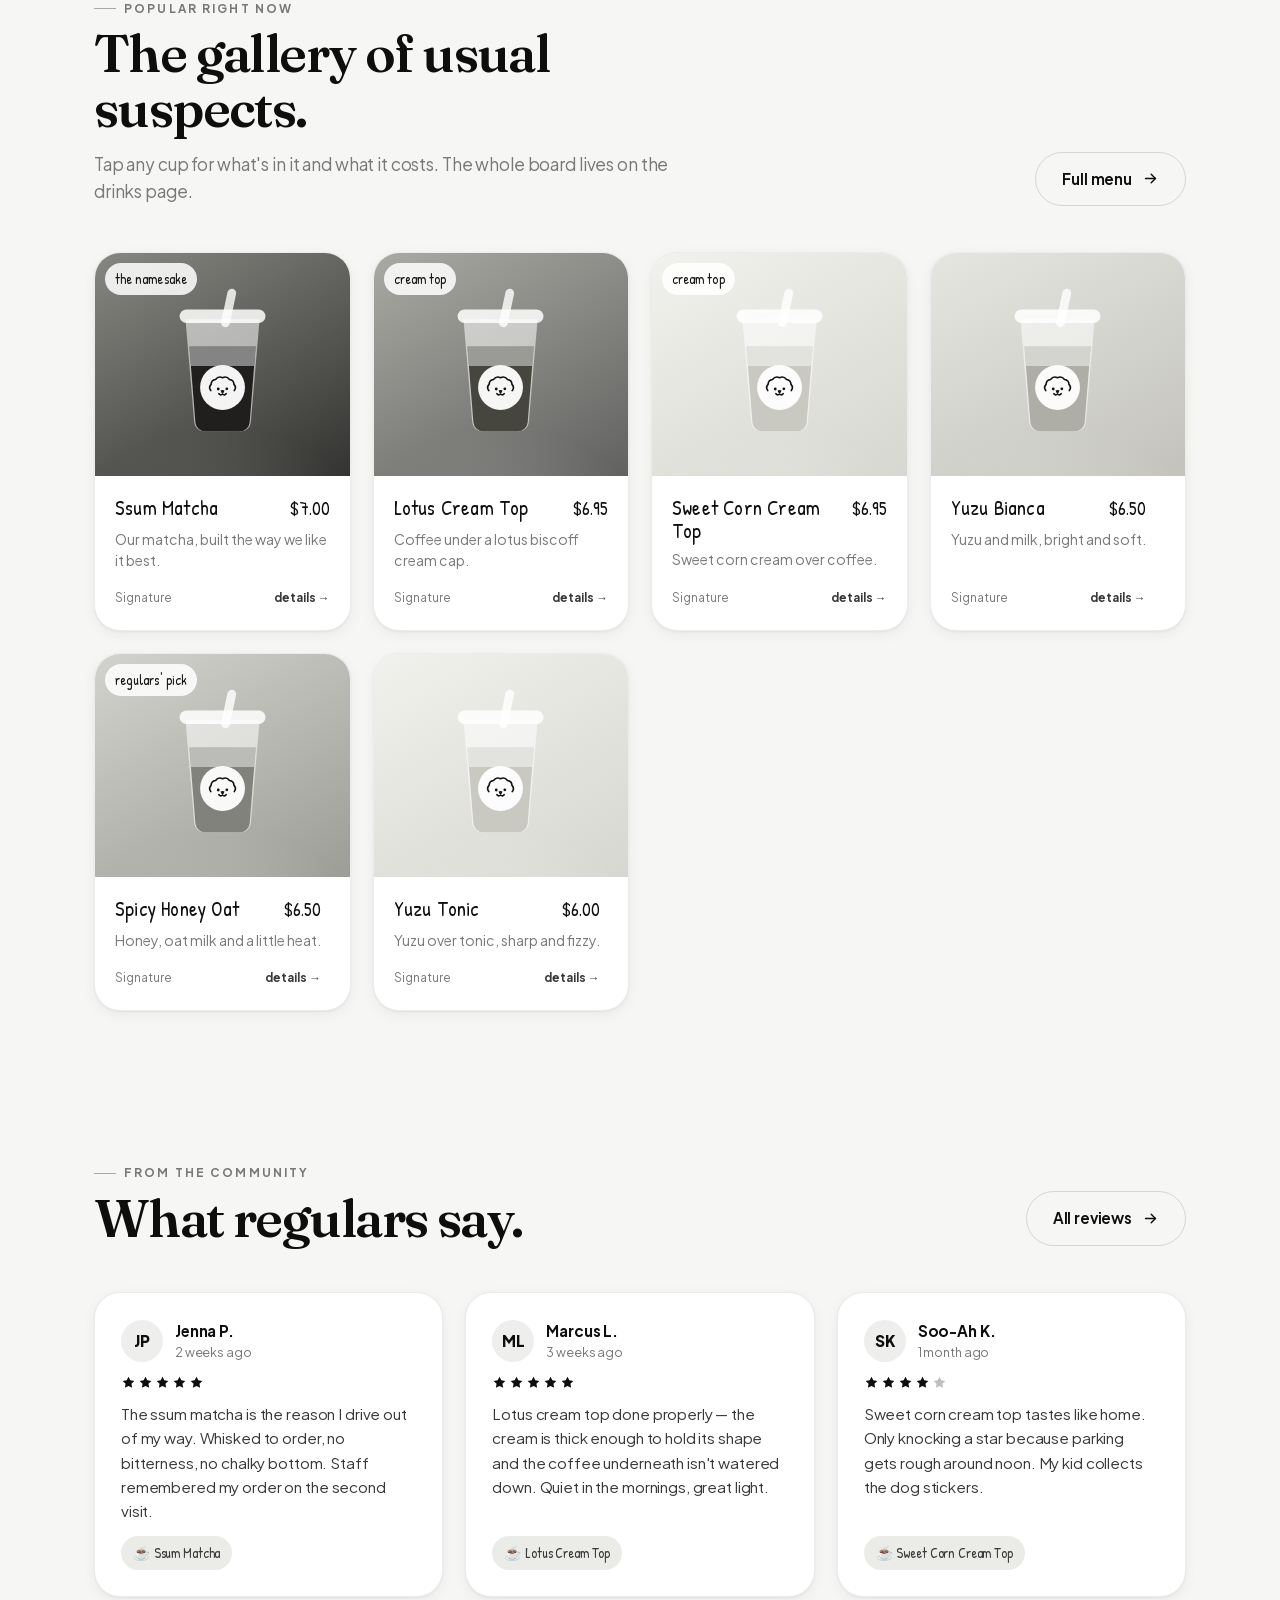
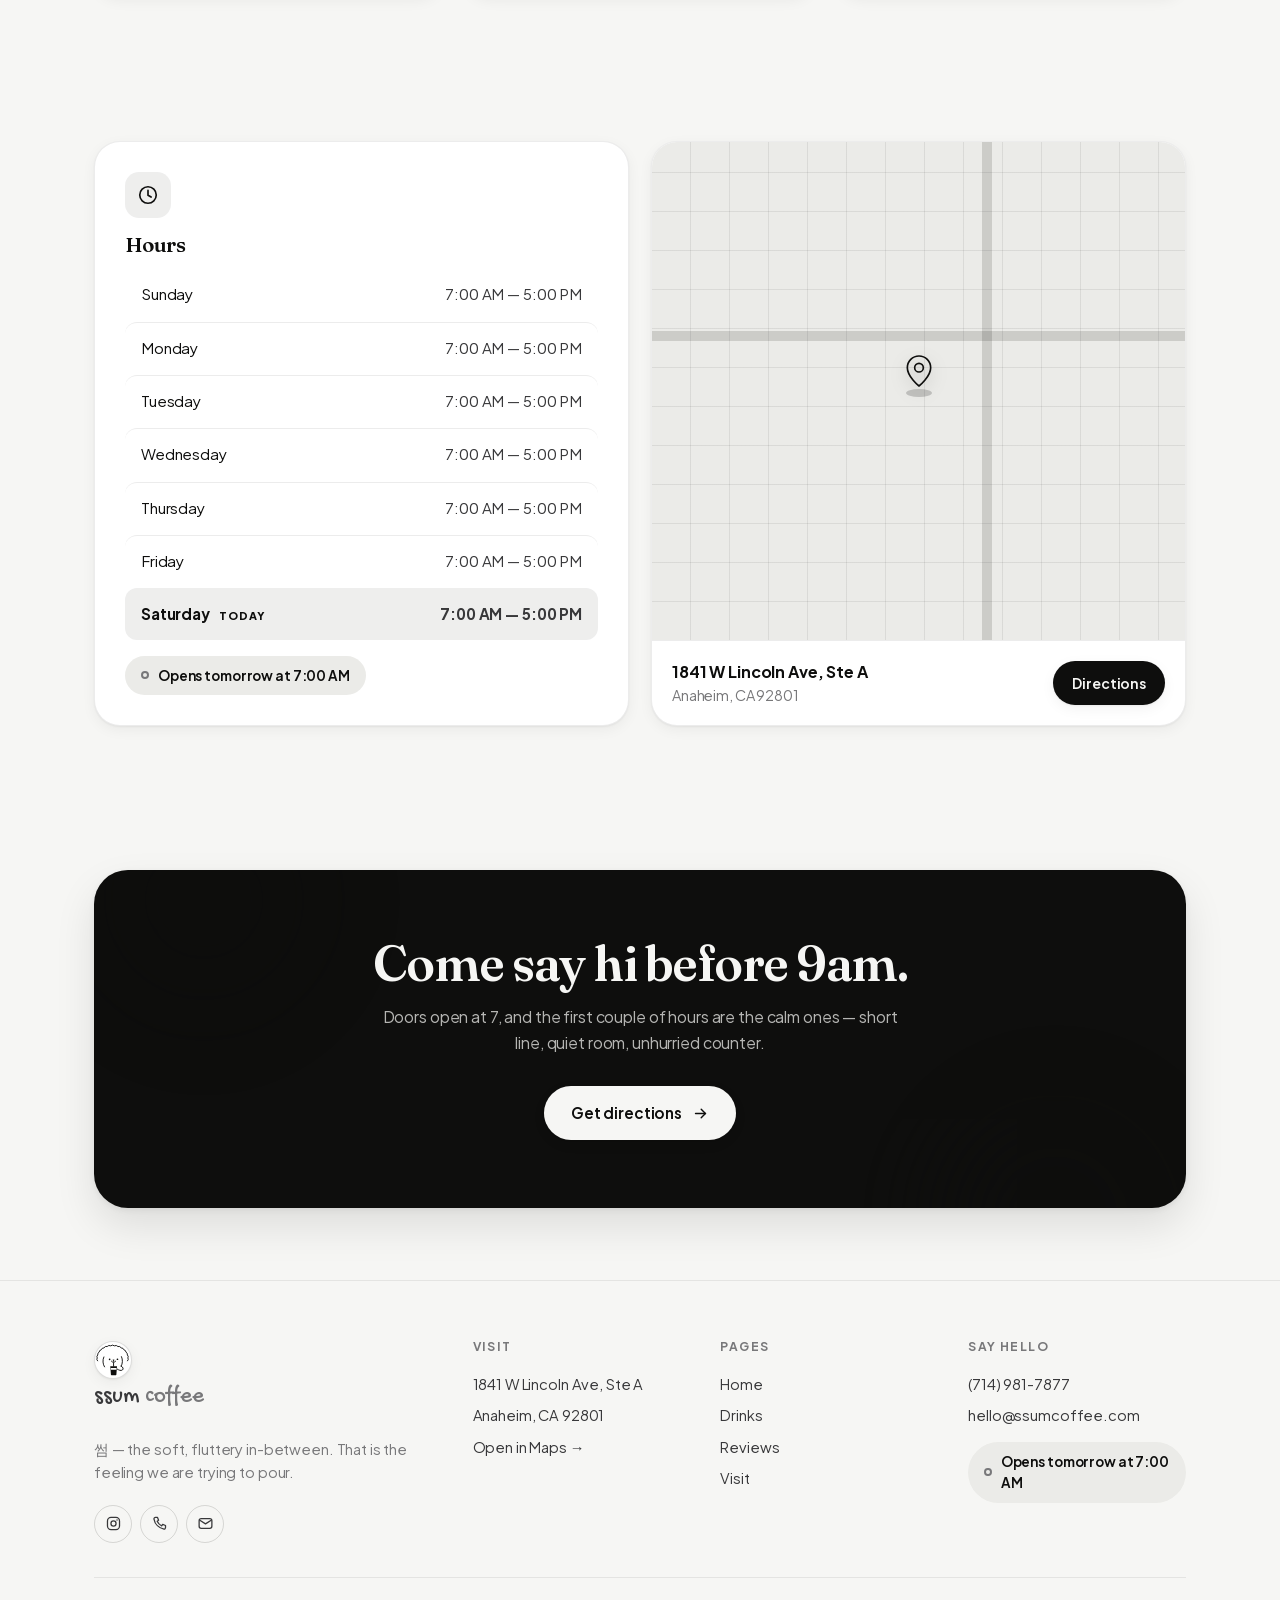
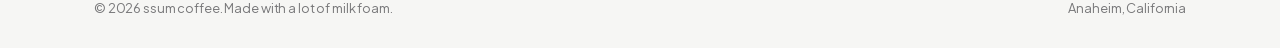
==== commit 6a80f07e: "Trace the dog mark from the sticker instead of approximating it Magnified the sticker out of the pho" ====
--- a/index.html
+++ b/index.html
@@ -23,7 +23,7 @@
   <header class="nav">
     <div class="wrap nav__inner">
       <a class="brand" href="index.html" aria-label="ssum coffee — home">
-        <span class="brand__mark"><svg xmlns="http://www.w3.org/2000/svg" viewBox="46 48 108 108" role="img" aria-label="ssum coffee dog mark"> <g fill="none" stroke="currentColor" stroke-width="5.2" stroke-linecap="round" stroke-linejoin="round"> <!-- curly floppy ears: scalloped outer edge, smooth inner edge --> <path d="M80 66 A 10 10 0 0 0 65 71 A 10 10 0 0 0 58.5 86 A 10 10 0 0 0 59 103 A 9.5 9.5 0 0 0 71.5 117 C79 119 82 108 81 96 C80 84 80 72 80 66 Z"/> <path d="M120 66 A 10 10 0 0 1 135 71 A 10 10 0 0 1 141.5 86 A 10 10 0 0 1 141 103 A 9.5 9.5 0 0 1 128.5 117 C121 119 118 108 119 96 C120 84 120 72 120 66 Z"/> <!-- face --> <path d="M73.0 88.0 A 13.3 13.3 0 0 1 78.2 70.4 A 13.3 13.3 0 0 1 91.7 59.5 A 13.3 13.3 0 0 1 108.3 59.5 A 13.3 13.3 0 0 1 121.8 70.4 A 13.3 13.3 0 0 1 127.0 88.0 C127 106 115 119 100 119 C85 119 73 106 73 88 Z"/> <path d="M100 103c-3 0-5.3-2-5.7-4.2"/> <path d="M100 103c3 0 5.3-2 5.7-4.2"/> <path d="M103.5 103 L 112 118"/> <path d="M100 120h22l-2.2 20a4.3 4.3 0 0 1-4.3 3.9h-9a4.3 4.3 0 0 1-4.3-3.9Z"/> <path d="M97.6 120h27"/> </g> <g fill="currentColor"> <ellipse cx="90" cy="87" rx="3" ry="4.2"/> <ellipse cx="110" cy="87" rx="3" ry="4.2"/> </g> </svg> </span>
+        <span class="brand__mark"><svg xmlns="http://www.w3.org/2000/svg" viewBox="168 150 608 580" role="img" aria-label="ssum coffee dog mark"> <g fill="none" stroke="currentColor" stroke-width="17" stroke-linecap="round" stroke-linejoin="round"> <!-- curly silhouette: left ear, crown, right ear (open at the jaw, as drawn) --> <path d="M 196.2 445.8 A 44.2 44.2 0 0 1 190.1 391.6 A 44.4 44.4 0 0 1 199.9 337.7 A 45.6 45.6 0 0 1 224.9 287.2 A 47.7 47.7 0 0 1 263.8 242.9 A 50.1 50.1 0 0 1 314.3 207.3 A 52.2 52.2 0 0 1 373.7 182.4 A 53.6 53.6 0 0 1 438.6 169.6 A 54.1 54.1 0 0 1 505.4 169.6 A 53.6 53.6 0 0 1 570.3 182.4 A 52.2 52.2 0 0 1 629.7 207.3 A 50.1 50.1 0 0 1 680.2 242.9 A 47.7 47.7 0 0 1 719.1 287.2 A 45.6 45.6 0 0 1 744.1 337.7 A 44.4 44.4 0 0 1 753.9 391.6 A 44.2 44.2 0 0 1 747.8 445.8"/> <!-- cheek lines dividing the face from the ears --> <path d="M312 374 C 286 432, 292 506, 324 556"/> <path d="M636 368 C 662 426, 658 498, 630 542"/> <!-- mouth --> <path d="M450 452 Q 470 483, 490 456 Q 510 483, 530 452"/> <!-- straw --> <path d="M490 476 L 491 543"/> <!-- the paw hooking around the cup --> <path d="M630 542 C 668 560, 678 596, 652 614 C 624 632, 590 616, 560 598"/> </g> <g fill="currentColor"> <circle cx="418" cy="418" r="15.5"/> <circle cx="562" cy="416" r="15.5"/> <path d="M472 424 Q 490 415, 508 424 Q 500 448, 490 448 Q 480 448, 472 424 Z"/> <!-- cup --> <path d="M430 545 h124 l-12 156 a10 10 0 0 1 -10 9 h-80 a10 10 0 0 1 -10 -9 Z"/> </g> <path d="M438 576 h108 l-2.6 31 h-102.8 Z" fill="#fff"/> </svg> </span>
         <span class="brand__name">ssum <span>coffee</span></span>
       </a>
       <nav class="nav__links" aria-label="Primary">
@@ -59,7 +59,9 @@
         </div>
         <div class="hero__art reveal" data-delay="120">
           <div class="hero__ring" aria-hidden="true"></div>
-          <div class="hero__disc"><svg class="mark" xmlns="http://www.w3.org/2000/svg" viewBox="46 48 108 108" role="img" aria-label="ssum coffee dog mark"> <g fill="none" stroke="currentColor" stroke-width="5.2" stroke-linecap="round" stroke-linejoin="round"> <!-- curly floppy ears: scalloped outer edge, smooth inner edge --> <path d="M80 66 A 10 10 0 0 0 65 71 A 10 10 0 0 0 58.5 86 A 10 10 0 0 0 59 103 A 9.5 9.5 0 0 0 71.5 117 C79 119 82 108 81 96 C80 84 80 72 80 66 Z"/> <path d="M120 66 A 10 10 0 0 1 135 71 A 10 10 0 0 1 141.5 86 A 10 10 0 0 1 141 103 A 9.5 9.5 0 0 1 128.5 117 C121 119 118 108 119 96 C120 84 120 72 120 66 Z"/> <!-- face --> <path d="M73.0 88.0 A 13.3 13.3 0 0 1 78.2 70.4 A 13.3 13.3 0 0 1 91.7 59.5 A 13.3 13.3 0 0 1 108.3 59.5 A 13.3 13.3 0 0 1 121.8 70.4 A 13.3 13.3 0 0 1 127.0 88.0 C127 106 115 119 100 119 C85 119 73 106 73 88 Z"/> <path d="M100 103c-3 0-5.3-2-5.7-4.2"/> <path d="M100 103c3 0 5.3-2 5.7-4.2"/> <path d="M103.5 103 L 112 118"/> <path d="M100 120h22l-2.2 20a4.3 4.3 0 0 1-4.3 3.9h-9a4.3 4.3 0 0 1-4.3-3.9Z"/> <path d="M97.6 120h27"/> </g> <g fill="currentColor"> <ellipse cx="90" cy="87" rx="3" ry="4.2"/> <ellipse cx="110" cy="87" rx="3" ry="4.2"/> </g> </svg> </div>
+          <div class="hero__disc">
+            <span class="sticker"><svg class="mark" xmlns="http://www.w3.org/2000/svg" viewBox="168 150 608 580" role="img" aria-label="ssum coffee dog mark"> <g fill="none" stroke="currentColor" stroke-width="17" stroke-linecap="round" stroke-linejoin="round"> <!-- curly silhouette: left ear, crown, right ear (open at the jaw, as drawn) --> <path d="M 196.2 445.8 A 44.2 44.2 0 0 1 190.1 391.6 A 44.4 44.4 0 0 1 199.9 337.7 A 45.6 45.6 0 0 1 224.9 287.2 A 47.7 47.7 0 0 1 263.8 242.9 A 50.1 50.1 0 0 1 314.3 207.3 A 52.2 52.2 0 0 1 373.7 182.4 A 53.6 53.6 0 0 1 438.6 169.6 A 54.1 54.1 0 0 1 505.4 169.6 A 53.6 53.6 0 0 1 570.3 182.4 A 52.2 52.2 0 0 1 629.7 207.3 A 50.1 50.1 0 0 1 680.2 242.9 A 47.7 47.7 0 0 1 719.1 287.2 A 45.6 45.6 0 0 1 744.1 337.7 A 44.4 44.4 0 0 1 753.9 391.6 A 44.2 44.2 0 0 1 747.8 445.8"/> <!-- cheek lines dividing the face from the ears --> <path d="M312 374 C 286 432, 292 506, 324 556"/> <path d="M636 368 C 662 426, 658 498, 630 542"/> <!-- mouth --> <path d="M450 452 Q 470 483, 490 456 Q 510 483, 530 452"/> <!-- straw --> <path d="M490 476 L 491 543"/> <!-- the paw hooking around the cup --> <path d="M630 542 C 668 560, 678 596, 652 614 C 624 632, 590 616, 560 598"/> </g> <g fill="currentColor"> <circle cx="418" cy="418" r="15.5"/> <circle cx="562" cy="416" r="15.5"/> <path d="M472 424 Q 490 415, 508 424 Q 500 448, 490 448 Q 480 448, 472 424 Z"/> <!-- cup --> <path d="M430 545 h124 l-12 156 a10 10 0 0 1 -10 9 h-80 a10 10 0 0 1 -10 -9 Z"/> </g> <path d="M438 576 h108 l-2.6 31 h-102.8 Z" fill="#fff"/> </svg> <span class="sticker__word">ssum</span></span>
+          </div>
           <span class="badge-float badge-float--a">Signature yuzu &amp; cream tops</span>
           <span class="badge-float badge-float--b">Open 7am, every day</span>
         </div>
@@ -160,7 +162,7 @@
       <div class="footer__grid">
         <div class="footer__col">
           <a class="brand" href="index.html">
-            <span class="brand__mark"><svg xmlns="http://www.w3.org/2000/svg" viewBox="46 48 108 108" role="img" aria-label="ssum coffee dog mark"> <g fill="none" stroke="currentColor" stroke-width="5.2" stroke-linecap="round" stroke-linejoin="round"> <!-- curly floppy ears: scalloped outer edge, smooth inner edge --> <path d="M80 66 A 10 10 0 0 0 65 71 A 10 10 0 0 0 58.5 86 A 10 10 0 0 0 59 103 A 9.5 9.5 0 0 0 71.5 117 C79 119 82 108 81 96 C80 84 80 72 80 66 Z"/> <path d="M120 66 A 10 10 0 0 1 135 71 A 10 10 0 0 1 141.5 86 A 10 10 0 0 1 141 103 A 9.5 9.5 0 0 1 128.5 117 C121 119 118 108 119 96 C120 84 120 72 120 66 Z"/> <!-- face --> <path d="M73.0 88.0 A 13.3 13.3 0 0 1 78.2 70.4 A 13.3 13.3 0 0 1 91.7 59.5 A 13.3 13.3 0 0 1 108.3 59.5 A 13.3 13.3 0 0 1 121.8 70.4 A 13.3 13.3 0 0 1 127.0 88.0 C127 106 115 119 100 119 C85 119 73 106 73 88 Z"/> <path d="M100 103c-3 0-5.3-2-5.7-4.2"/> <path d="M100 103c3 0 5.3-2 5.7-4.2"/> <path d="M103.5 103 L 112 118"/> <path d="M100 120h22l-2.2 20a4.3 4.3 0 0 1-4.3 3.9h-9a4.3 4.3 0 0 1-4.3-3.9Z"/> <path d="M97.6 120h27"/> </g> <g fill="currentColor"> <ellipse cx="90" cy="87" rx="3" ry="4.2"/> <ellipse cx="110" cy="87" rx="3" ry="4.2"/> </g> </svg> </span>
+            <span class="brand__mark"><svg xmlns="http://www.w3.org/2000/svg" viewBox="168 150 608 580" role="img" aria-label="ssum coffee dog mark"> <g fill="none" stroke="currentColor" stroke-width="17" stroke-linecap="round" stroke-linejoin="round"> <!-- curly silhouette: left ear, crown, right ear (open at the jaw, as drawn) --> <path d="M 196.2 445.8 A 44.2 44.2 0 0 1 190.1 391.6 A 44.4 44.4 0 0 1 199.9 337.7 A 45.6 45.6 0 0 1 224.9 287.2 A 47.7 47.7 0 0 1 263.8 242.9 A 50.1 50.1 0 0 1 314.3 207.3 A 52.2 52.2 0 0 1 373.7 182.4 A 53.6 53.6 0 0 1 438.6 169.6 A 54.1 54.1 0 0 1 505.4 169.6 A 53.6 53.6 0 0 1 570.3 182.4 A 52.2 52.2 0 0 1 629.7 207.3 A 50.1 50.1 0 0 1 680.2 242.9 A 47.7 47.7 0 0 1 719.1 287.2 A 45.6 45.6 0 0 1 744.1 337.7 A 44.4 44.4 0 0 1 753.9 391.6 A 44.2 44.2 0 0 1 747.8 445.8"/> <!-- cheek lines dividing the face from the ears --> <path d="M312 374 C 286 432, 292 506, 324 556"/> <path d="M636 368 C 662 426, 658 498, 630 542"/> <!-- mouth --> <path d="M450 452 Q 470 483, 490 456 Q 510 483, 530 452"/> <!-- straw --> <path d="M490 476 L 491 543"/> <!-- the paw hooking around the cup --> <path d="M630 542 C 668 560, 678 596, 652 614 C 624 632, 590 616, 560 598"/> </g> <g fill="currentColor"> <circle cx="418" cy="418" r="15.5"/> <circle cx="562" cy="416" r="15.5"/> <path d="M472 424 Q 490 415, 508 424 Q 500 448, 490 448 Q 480 448, 472 424 Z"/> <!-- cup --> <path d="M430 545 h124 l-12 156 a10 10 0 0 1 -10 9 h-80 a10 10 0 0 1 -10 -9 Z"/> </g> <path d="M438 576 h108 l-2.6 31 h-102.8 Z" fill="#fff"/> </svg> </span>
             <span class="brand__name">ssum <span>coffee</span></span>
           </a>
           <p style="margin-top:14px;max-width:34ch;color:var(--ink-3)">썸 — the soft, fluttery in-between. That is the feeling we are trying to pour.</p>
--- a/assets/css/styles.css
+++ b/assets/css/styles.css
@@ -305,7 +305,14 @@
   color: var(--ink);
   overflow: hidden;
 }
-.hero__disc svg.mark { width: 62%; height: 62%; }
+.hero__disc .sticker { display: grid; justify-items: center; gap: 2%; width: 66%; }
+.hero__disc svg.mark { width: 100%; height: auto; }
+.sticker__word {
+  font-family: var(--font-marker);
+  font-size: clamp(1.6rem, 7vw, 2.6rem);
+  letter-spacing: .16em; text-indent: .16em;
+  line-height: 1; color: var(--ink);
+}
 .hero__ring {
   position: absolute; inset: -6% ;
   border-radius: 50%;
@@ -431,7 +438,7 @@
   width: fit-content; max-width: calc(100% - 20px);
   padding: 5px 10px; border-radius: var(--r-pill);
   background: rgba(255,255,255,.86); color: #14120f;
-  font-family: var(--font-hand); font-size: clamp(.7rem, 2.4vw, .8rem); font-weight: 400; letter-spacing: .01em; text-transform: uppercase;
+  font-family: var(--font-hand); font-size: clamp(.76rem, 2.6vw, .86rem); font-weight: 400; letter-spacing: .005em; text-transform: none;
   backdrop-filter: blur(8px); overflow: hidden; text-overflow: ellipsis; white-space: nowrap;
 }
 .drink__body { padding: clamp(13px, 3.4vw, 18px) clamp(14px, 3.6vw, 20px) clamp(16px, 4vw, 22px); display: flex; flex-direction: column; gap: 6px; flex: 1; }
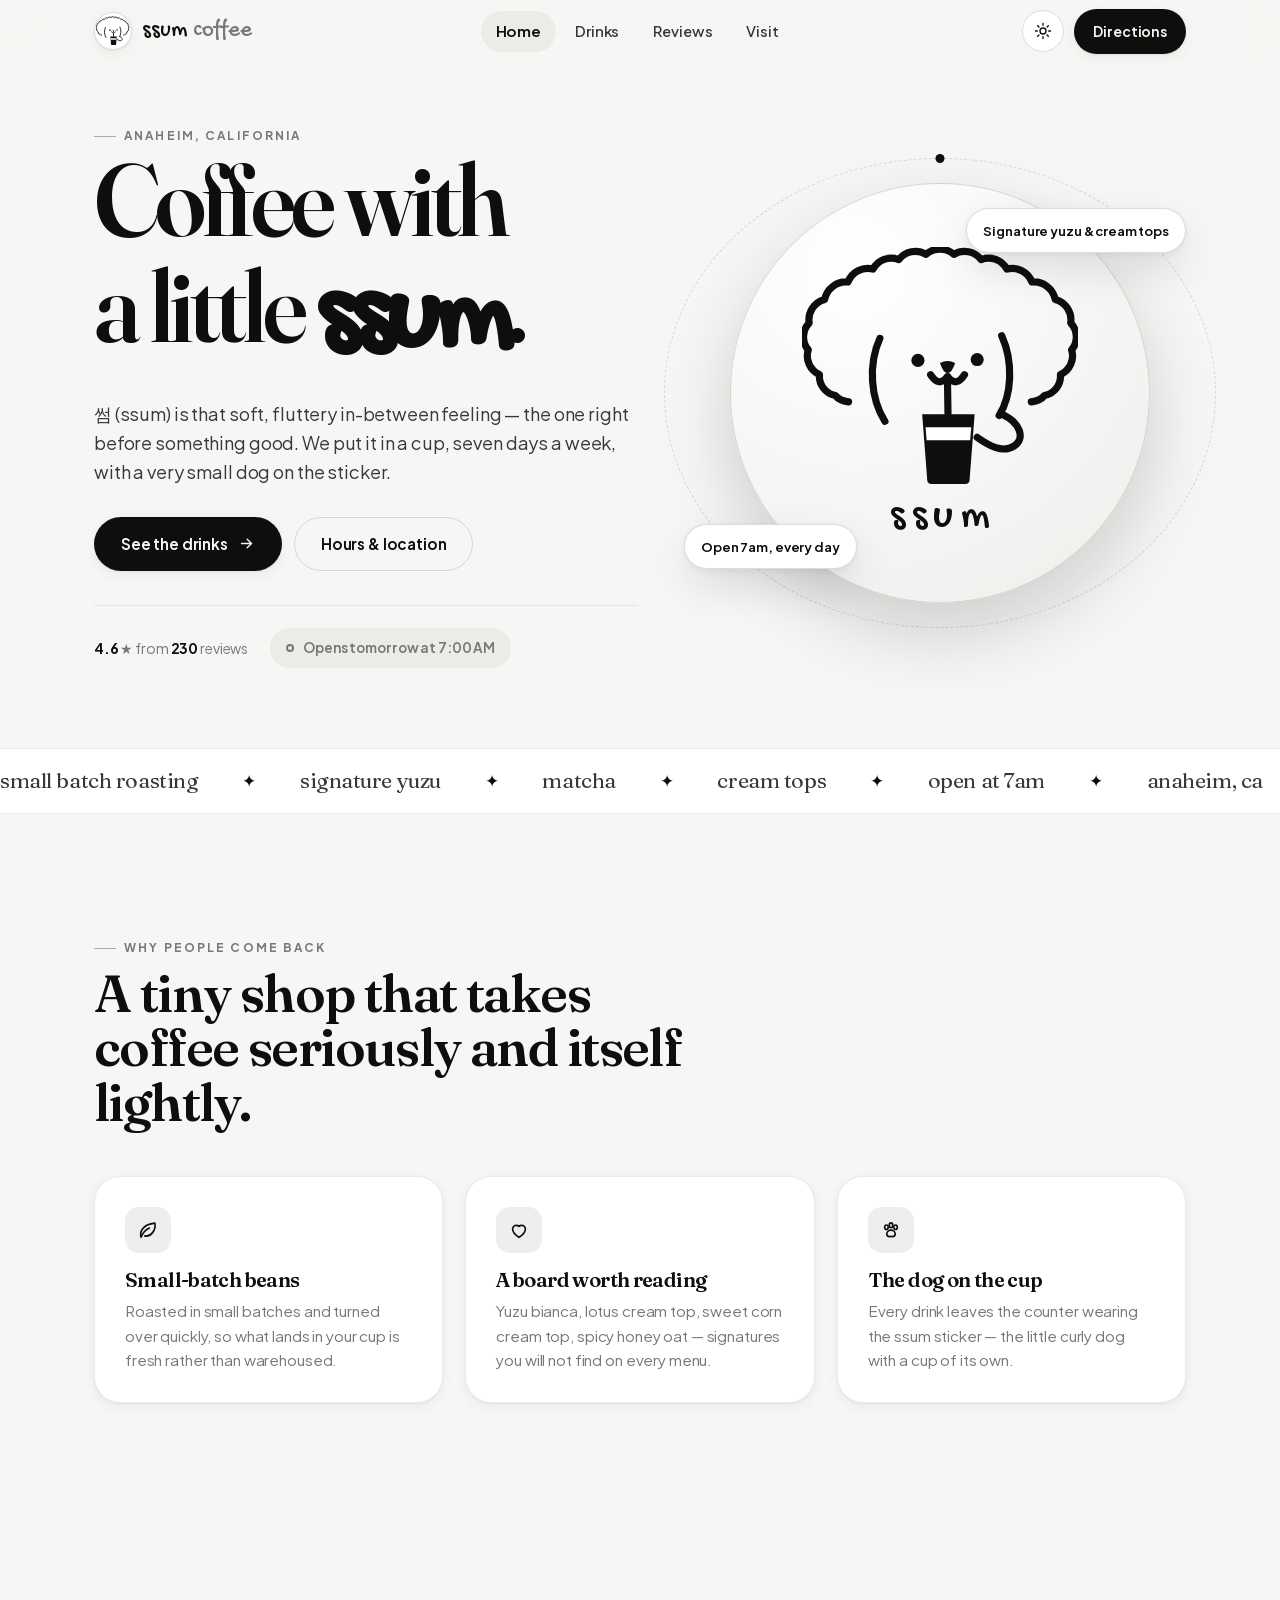
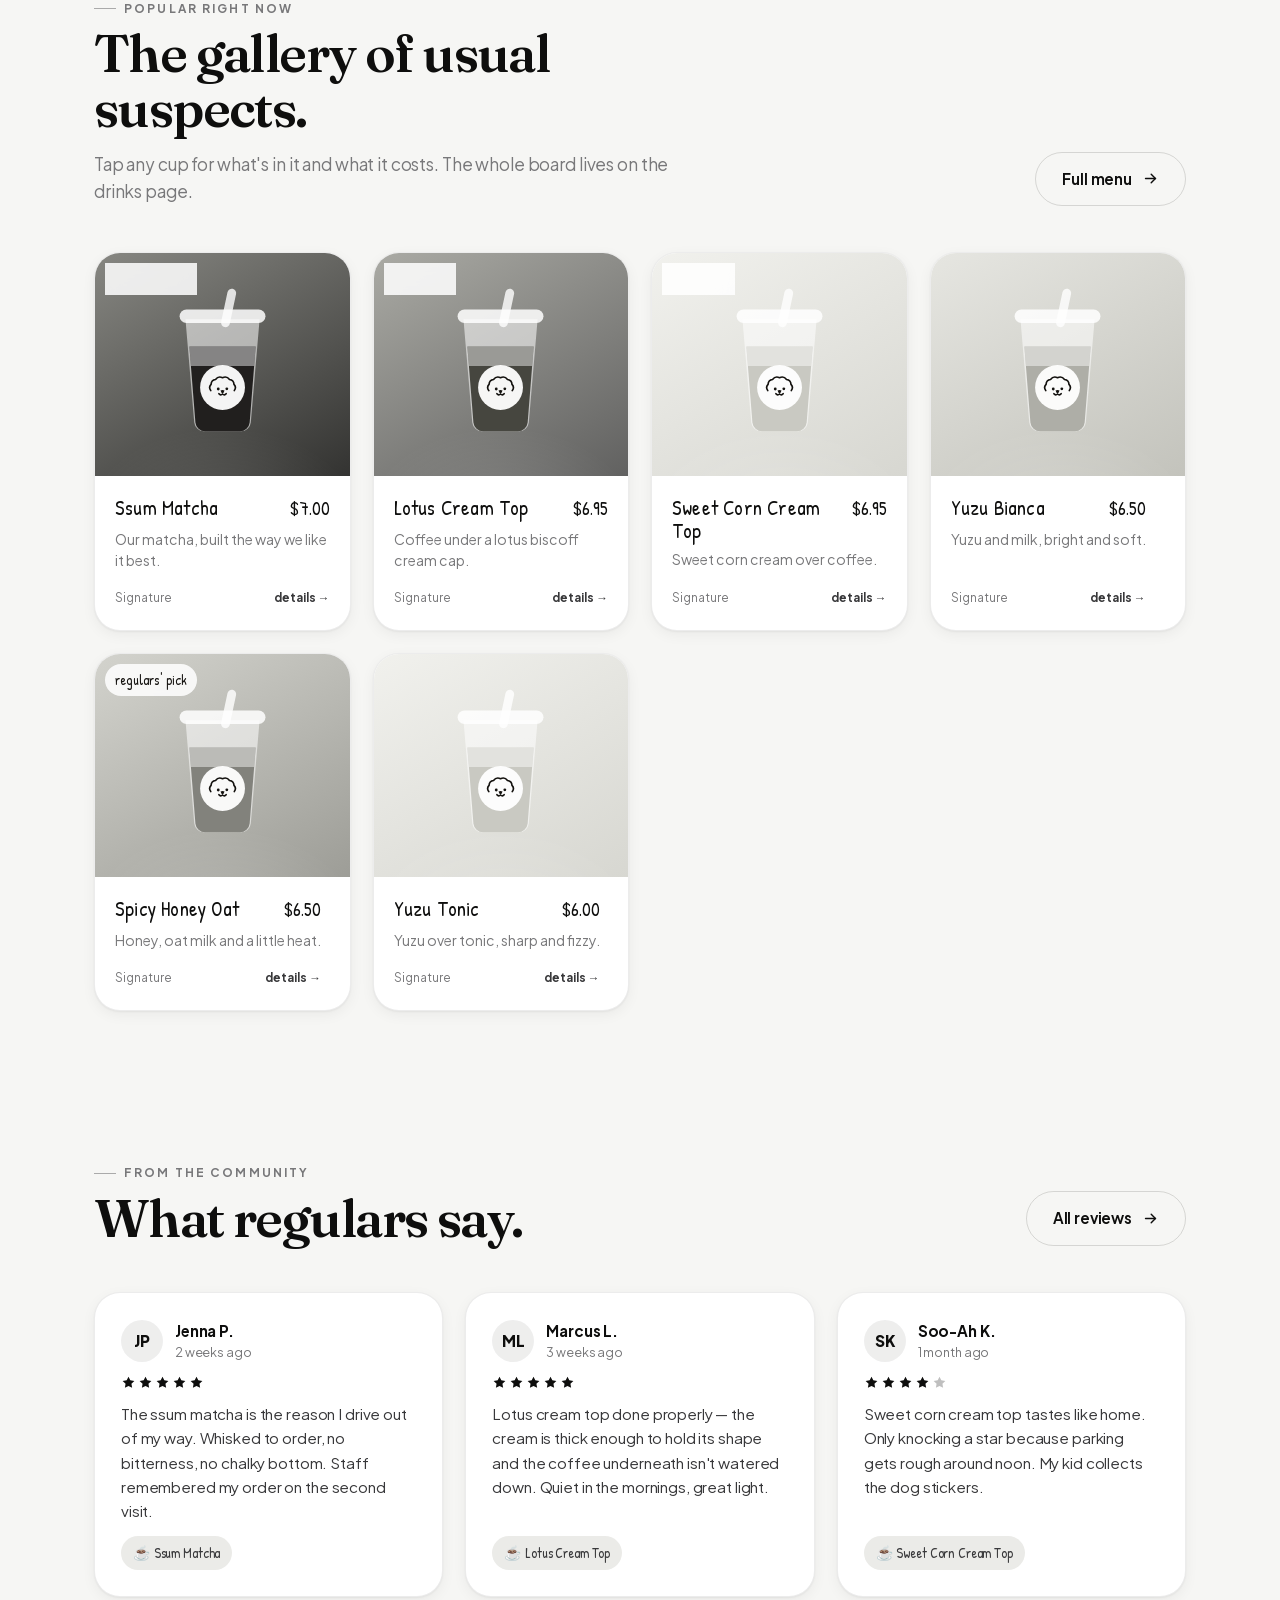
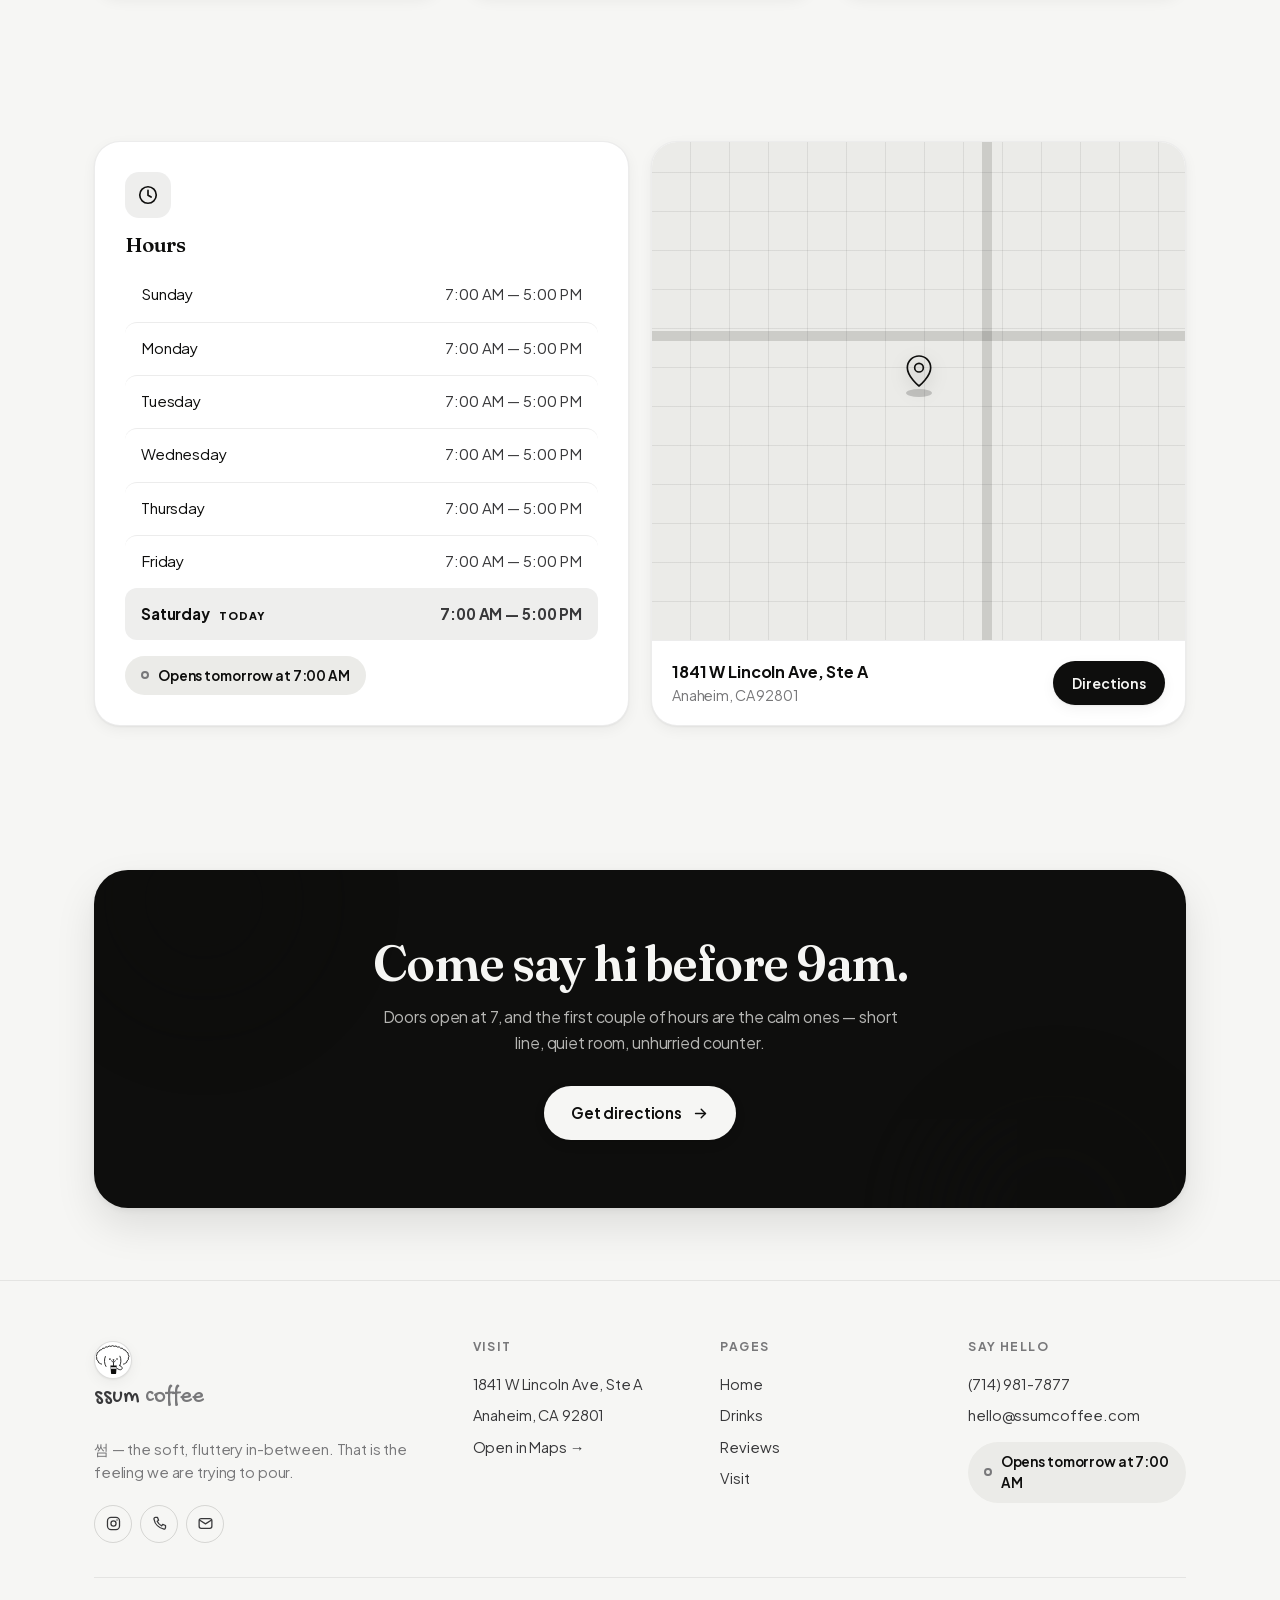
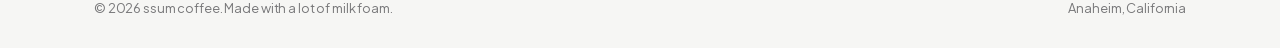
==== commit 25dabc96: "Emphasise the ears in the dog mark The ears were reading as part of the crown. They now flare wider " ====
--- a/index.html
+++ b/index.html
@@ -23,7 +23,7 @@
   <header class="nav">
     <div class="wrap nav__inner">
       <a class="brand" href="index.html" aria-label="ssum coffee — home">
-        <span class="brand__mark"><svg xmlns="http://www.w3.org/2000/svg" viewBox="168 150 608 580" role="img" aria-label="ssum coffee dog mark"> <g fill="none" stroke="currentColor" stroke-width="17" stroke-linecap="round" stroke-linejoin="round"> <!-- curly silhouette: left ear, crown, right ear (open at the jaw, as drawn) --> <path d="M 196.2 445.8 A 44.2 44.2 0 0 1 190.1 391.6 A 44.4 44.4 0 0 1 199.9 337.7 A 45.6 45.6 0 0 1 224.9 287.2 A 47.7 47.7 0 0 1 263.8 242.9 A 50.1 50.1 0 0 1 314.3 207.3 A 52.2 52.2 0 0 1 373.7 182.4 A 53.6 53.6 0 0 1 438.6 169.6 A 54.1 54.1 0 0 1 505.4 169.6 A 53.6 53.6 0 0 1 570.3 182.4 A 52.2 52.2 0 0 1 629.7 207.3 A 50.1 50.1 0 0 1 680.2 242.9 A 47.7 47.7 0 0 1 719.1 287.2 A 45.6 45.6 0 0 1 744.1 337.7 A 44.4 44.4 0 0 1 753.9 391.6 A 44.2 44.2 0 0 1 747.8 445.8"/> <!-- cheek lines dividing the face from the ears --> <path d="M312 374 C 286 432, 292 506, 324 556"/> <path d="M636 368 C 662 426, 658 498, 630 542"/> <!-- mouth --> <path d="M450 452 Q 470 483, 490 456 Q 510 483, 530 452"/> <!-- straw --> <path d="M490 476 L 491 543"/> <!-- the paw hooking around the cup --> <path d="M630 542 C 668 560, 678 596, 652 614 C 624 632, 590 616, 560 598"/> </g> <g fill="currentColor"> <circle cx="418" cy="418" r="15.5"/> <circle cx="562" cy="416" r="15.5"/> <path d="M472 424 Q 490 415, 508 424 Q 500 448, 490 448 Q 480 448, 472 424 Z"/> <!-- cup --> <path d="M430 545 h124 l-12 156 a10 10 0 0 1 -10 9 h-80 a10 10 0 0 1 -10 -9 Z"/> </g> <path d="M438 576 h108 l-2.6 31 h-102.8 Z" fill="#fff"/> </svg> </span>
+        <span class="brand__mark"><svg xmlns="http://www.w3.org/2000/svg" viewBox="146 150 652 592" role="img" aria-label="ssum coffee dog mark"> <g fill="none" stroke="currentColor" stroke-width="17" stroke-linecap="round" stroke-linejoin="round"> <path d="M 256 516 Q 234 513, 224.9 501.1 A 46.8 46.8 0 0 1 187.2 451.5 A 48.1 48.1 0 0 1 160.8 393.1 A 47.6 47.6 0 0 1 162.9 329.6 A 50.0 50.0 0 0 1 199.4 274.0 A 51.7 51.7 0 0 1 254.7 232.8 A 49.9 49.9 0 0 1 313.9 202.3 A 48.8 48.8 0 0 1 374.9 179.8 A 49.1 49.1 0 0 1 439.1 167.5 A 49.3 49.3 0 0 1 504.9 167.5 A 49.1 49.1 0 0 1 569.1 179.8 A 48.8 48.8 0 0 1 630.1 202.3 A 49.9 49.9 0 0 1 689.3 232.8 A 51.7 51.7 0 0 1 744.6 274.0 A 50.0 50.0 0 0 1 781.1 329.6 A 47.6 47.6 0 0 1 783.2 393.1 A 48.1 48.1 0 0 1 756.8 451.5 A 46.8 46.8 0 0 1 719.1 501.1 Q 710 513, 688 516"/> <!-- cheeks pulled in, so the ears own more of the shape --> <path d="M330 366 C 302 428, 308 508, 342 562"/> <path d="M618 360 C 646 422, 642 500, 612 548"/> <path d="M450 452 Q 470 483, 490 456 Q 510 483, 530 452"/> <path d="M490 476 L 491 543"/> <path d="M620 546 C 662 566, 674 602, 648 620 C 620 638, 588 620, 560 600"/> </g> <g fill="currentColor"> <circle cx="420" cy="418" r="15.5"/> <circle cx="560" cy="416" r="15.5"/> <path d="M472 424 Q 490 415, 508 424 Q 500 448, 490 448 Q 480 448, 472 424 Z"/> <path d="M430 545 h124 l-12 156 a10 10 0 0 1 -10 9 h-80 a10 10 0 0 1 -10 -9 Z"/> </g> <path d="M438 576 h108 l-2.6 31 h-102.8 Z" fill="#fff"/> </svg> </span>
         <span class="brand__name">ssum <span>coffee</span></span>
       </a>
       <nav class="nav__links" aria-label="Primary">
@@ -60,7 +60,7 @@
         <div class="hero__art reveal" data-delay="120">
           <div class="hero__ring" aria-hidden="true"></div>
           <div class="hero__disc">
-            <span class="sticker"><svg class="mark" xmlns="http://www.w3.org/2000/svg" viewBox="168 150 608 580" role="img" aria-label="ssum coffee dog mark"> <g fill="none" stroke="currentColor" stroke-width="17" stroke-linecap="round" stroke-linejoin="round"> <!-- curly silhouette: left ear, crown, right ear (open at the jaw, as drawn) --> <path d="M 196.2 445.8 A 44.2 44.2 0 0 1 190.1 391.6 A 44.4 44.4 0 0 1 199.9 337.7 A 45.6 45.6 0 0 1 224.9 287.2 A 47.7 47.7 0 0 1 263.8 242.9 A 50.1 50.1 0 0 1 314.3 207.3 A 52.2 52.2 0 0 1 373.7 182.4 A 53.6 53.6 0 0 1 438.6 169.6 A 54.1 54.1 0 0 1 505.4 169.6 A 53.6 53.6 0 0 1 570.3 182.4 A 52.2 52.2 0 0 1 629.7 207.3 A 50.1 50.1 0 0 1 680.2 242.9 A 47.7 47.7 0 0 1 719.1 287.2 A 45.6 45.6 0 0 1 744.1 337.7 A 44.4 44.4 0 0 1 753.9 391.6 A 44.2 44.2 0 0 1 747.8 445.8"/> <!-- cheek lines dividing the face from the ears --> <path d="M312 374 C 286 432, 292 506, 324 556"/> <path d="M636 368 C 662 426, 658 498, 630 542"/> <!-- mouth --> <path d="M450 452 Q 470 483, 490 456 Q 510 483, 530 452"/> <!-- straw --> <path d="M490 476 L 491 543"/> <!-- the paw hooking around the cup --> <path d="M630 542 C 668 560, 678 596, 652 614 C 624 632, 590 616, 560 598"/> </g> <g fill="currentColor"> <circle cx="418" cy="418" r="15.5"/> <circle cx="562" cy="416" r="15.5"/> <path d="M472 424 Q 490 415, 508 424 Q 500 448, 490 448 Q 480 448, 472 424 Z"/> <!-- cup --> <path d="M430 545 h124 l-12 156 a10 10 0 0 1 -10 9 h-80 a10 10 0 0 1 -10 -9 Z"/> </g> <path d="M438 576 h108 l-2.6 31 h-102.8 Z" fill="#fff"/> </svg> <span class="sticker__word">ssum</span></span>
+            <span class="sticker"><svg class="mark" xmlns="http://www.w3.org/2000/svg" viewBox="146 150 652 592" role="img" aria-label="ssum coffee dog mark"> <g fill="none" stroke="currentColor" stroke-width="17" stroke-linecap="round" stroke-linejoin="round"> <path d="M 256 516 Q 234 513, 224.9 501.1 A 46.8 46.8 0 0 1 187.2 451.5 A 48.1 48.1 0 0 1 160.8 393.1 A 47.6 47.6 0 0 1 162.9 329.6 A 50.0 50.0 0 0 1 199.4 274.0 A 51.7 51.7 0 0 1 254.7 232.8 A 49.9 49.9 0 0 1 313.9 202.3 A 48.8 48.8 0 0 1 374.9 179.8 A 49.1 49.1 0 0 1 439.1 167.5 A 49.3 49.3 0 0 1 504.9 167.5 A 49.1 49.1 0 0 1 569.1 179.8 A 48.8 48.8 0 0 1 630.1 202.3 A 49.9 49.9 0 0 1 689.3 232.8 A 51.7 51.7 0 0 1 744.6 274.0 A 50.0 50.0 0 0 1 781.1 329.6 A 47.6 47.6 0 0 1 783.2 393.1 A 48.1 48.1 0 0 1 756.8 451.5 A 46.8 46.8 0 0 1 719.1 501.1 Q 710 513, 688 516"/> <!-- cheeks pulled in, so the ears own more of the shape --> <path d="M330 366 C 302 428, 308 508, 342 562"/> <path d="M618 360 C 646 422, 642 500, 612 548"/> <path d="M450 452 Q 470 483, 490 456 Q 510 483, 530 452"/> <path d="M490 476 L 491 543"/> <path d="M620 546 C 662 566, 674 602, 648 620 C 620 638, 588 620, 560 600"/> </g> <g fill="currentColor"> <circle cx="420" cy="418" r="15.5"/> <circle cx="560" cy="416" r="15.5"/> <path d="M472 424 Q 490 415, 508 424 Q 500 448, 490 448 Q 480 448, 472 424 Z"/> <path d="M430 545 h124 l-12 156 a10 10 0 0 1 -10 9 h-80 a10 10 0 0 1 -10 -9 Z"/> </g> <path d="M438 576 h108 l-2.6 31 h-102.8 Z" fill="#fff"/> </svg> <span class="sticker__word">ssum</span></span>
           </div>
           <span class="badge-float badge-float--a">Signature yuzu &amp; cream tops</span>
           <span class="badge-float badge-float--b">Open 7am, every day</span>
@@ -162,7 +162,7 @@
       <div class="footer__grid">
         <div class="footer__col">
           <a class="brand" href="index.html">
-            <span class="brand__mark"><svg xmlns="http://www.w3.org/2000/svg" viewBox="168 150 608 580" role="img" aria-label="ssum coffee dog mark"> <g fill="none" stroke="currentColor" stroke-width="17" stroke-linecap="round" stroke-linejoin="round"> <!-- curly silhouette: left ear, crown, right ear (open at the jaw, as drawn) --> <path d="M 196.2 445.8 A 44.2 44.2 0 0 1 190.1 391.6 A 44.4 44.4 0 0 1 199.9 337.7 A 45.6 45.6 0 0 1 224.9 287.2 A 47.7 47.7 0 0 1 263.8 242.9 A 50.1 50.1 0 0 1 314.3 207.3 A 52.2 52.2 0 0 1 373.7 182.4 A 53.6 53.6 0 0 1 438.6 169.6 A 54.1 54.1 0 0 1 505.4 169.6 A 53.6 53.6 0 0 1 570.3 182.4 A 52.2 52.2 0 0 1 629.7 207.3 A 50.1 50.1 0 0 1 680.2 242.9 A 47.7 47.7 0 0 1 719.1 287.2 A 45.6 45.6 0 0 1 744.1 337.7 A 44.4 44.4 0 0 1 753.9 391.6 A 44.2 44.2 0 0 1 747.8 445.8"/> <!-- cheek lines dividing the face from the ears --> <path d="M312 374 C 286 432, 292 506, 324 556"/> <path d="M636 368 C 662 426, 658 498, 630 542"/> <!-- mouth --> <path d="M450 452 Q 470 483, 490 456 Q 510 483, 530 452"/> <!-- straw --> <path d="M490 476 L 491 543"/> <!-- the paw hooking around the cup --> <path d="M630 542 C 668 560, 678 596, 652 614 C 624 632, 590 616, 560 598"/> </g> <g fill="currentColor"> <circle cx="418" cy="418" r="15.5"/> <circle cx="562" cy="416" r="15.5"/> <path d="M472 424 Q 490 415, 508 424 Q 500 448, 490 448 Q 480 448, 472 424 Z"/> <!-- cup --> <path d="M430 545 h124 l-12 156 a10 10 0 0 1 -10 9 h-80 a10 10 0 0 1 -10 -9 Z"/> </g> <path d="M438 576 h108 l-2.6 31 h-102.8 Z" fill="#fff"/> </svg> </span>
+            <span class="brand__mark"><svg xmlns="http://www.w3.org/2000/svg" viewBox="146 150 652 592" role="img" aria-label="ssum coffee dog mark"> <g fill="none" stroke="currentColor" stroke-width="17" stroke-linecap="round" stroke-linejoin="round"> <path d="M 256 516 Q 234 513, 224.9 501.1 A 46.8 46.8 0 0 1 187.2 451.5 A 48.1 48.1 0 0 1 160.8 393.1 A 47.6 47.6 0 0 1 162.9 329.6 A 50.0 50.0 0 0 1 199.4 274.0 A 51.7 51.7 0 0 1 254.7 232.8 A 49.9 49.9 0 0 1 313.9 202.3 A 48.8 48.8 0 0 1 374.9 179.8 A 49.1 49.1 0 0 1 439.1 167.5 A 49.3 49.3 0 0 1 504.9 167.5 A 49.1 49.1 0 0 1 569.1 179.8 A 48.8 48.8 0 0 1 630.1 202.3 A 49.9 49.9 0 0 1 689.3 232.8 A 51.7 51.7 0 0 1 744.6 274.0 A 50.0 50.0 0 0 1 781.1 329.6 A 47.6 47.6 0 0 1 783.2 393.1 A 48.1 48.1 0 0 1 756.8 451.5 A 46.8 46.8 0 0 1 719.1 501.1 Q 710 513, 688 516"/> <!-- cheeks pulled in, so the ears own more of the shape --> <path d="M330 366 C 302 428, 308 508, 342 562"/> <path d="M618 360 C 646 422, 642 500, 612 548"/> <path d="M450 452 Q 470 483, 490 456 Q 510 483, 530 452"/> <path d="M490 476 L 491 543"/> <path d="M620 546 C 662 566, 674 602, 648 620 C 620 638, 588 620, 560 600"/> </g> <g fill="currentColor"> <circle cx="420" cy="418" r="15.5"/> <circle cx="560" cy="416" r="15.5"/> <path d="M472 424 Q 490 415, 508 424 Q 500 448, 490 448 Q 480 448, 472 424 Z"/> <path d="M430 545 h124 l-12 156 a10 10 0 0 1 -10 9 h-80 a10 10 0 0 1 -10 -9 Z"/> </g> <path d="M438 576 h108 l-2.6 31 h-102.8 Z" fill="#fff"/> </svg> </span>
             <span class="brand__name">ssum <span>coffee</span></span>
           </a>
           <p style="margin-top:14px;max-width:34ch;color:var(--ink-3)">썸 — the soft, fluttery in-between. That is the feeling we are trying to pour.</p>
